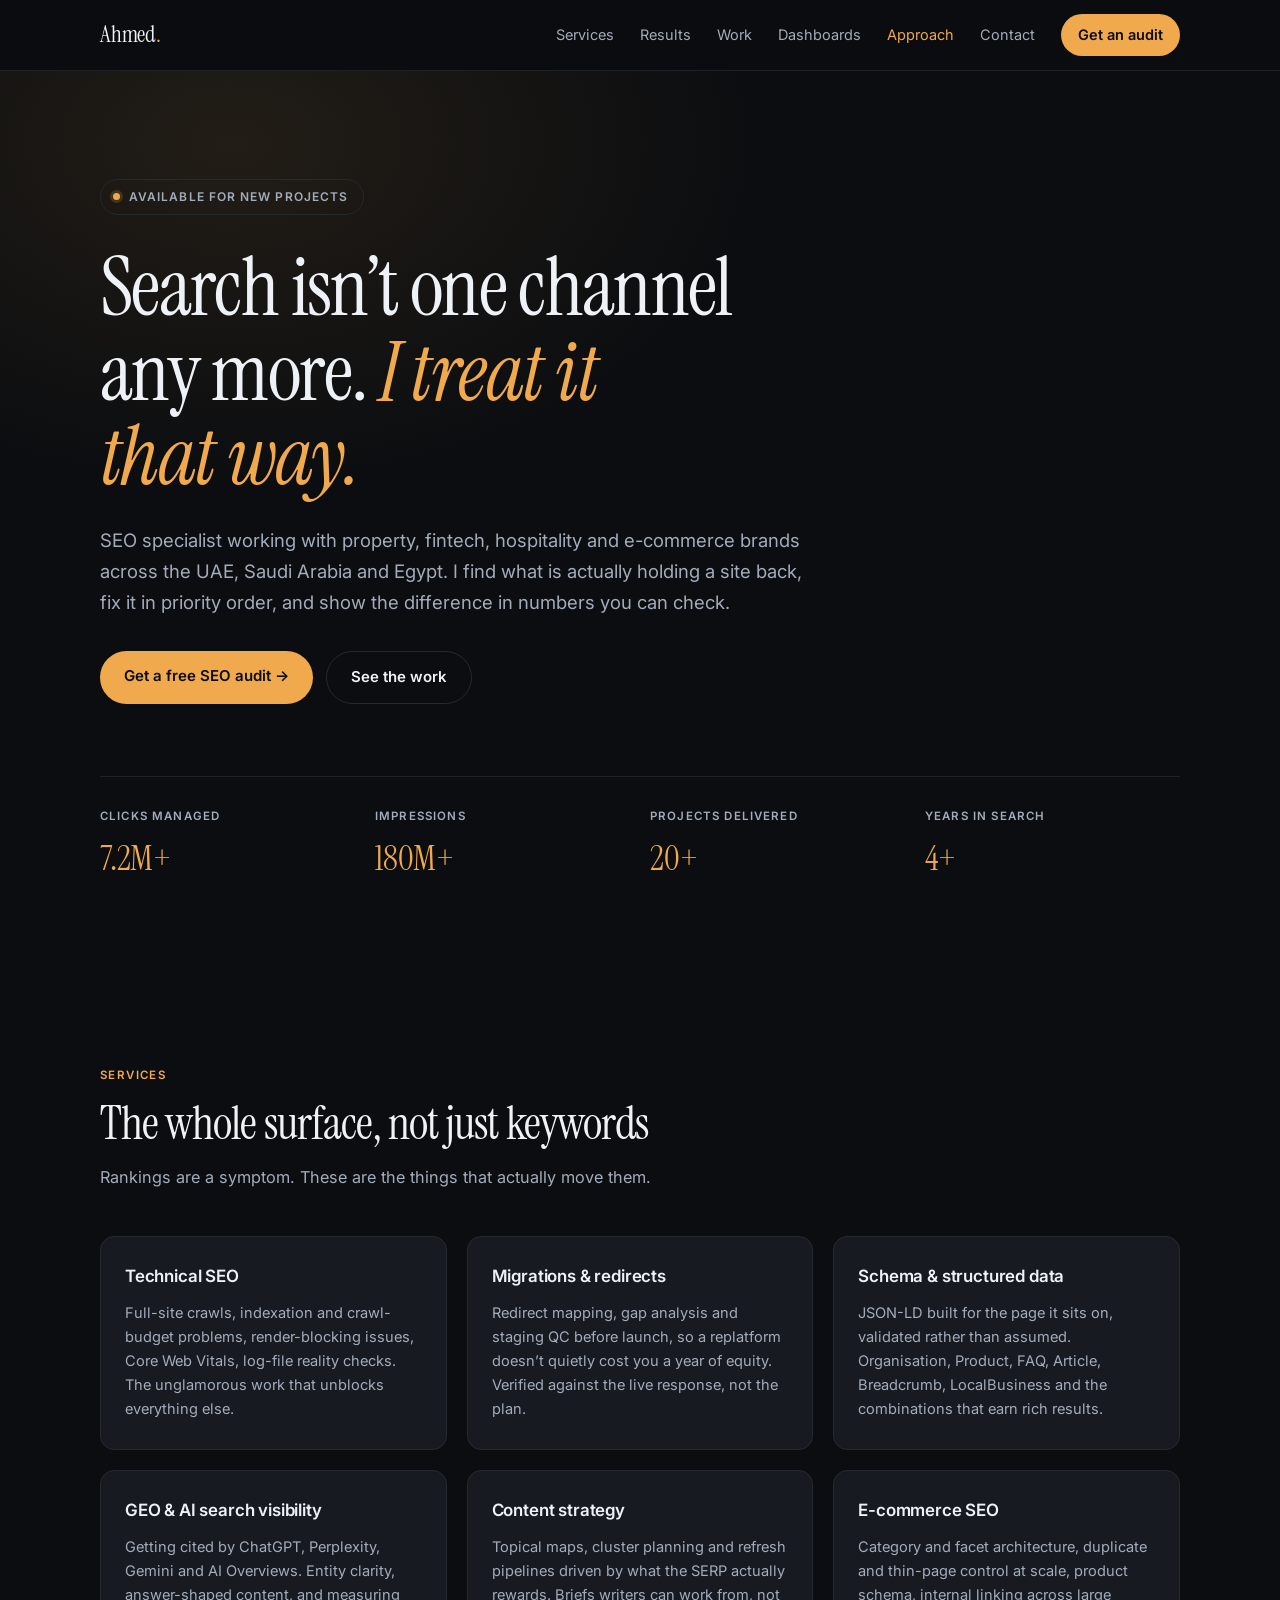
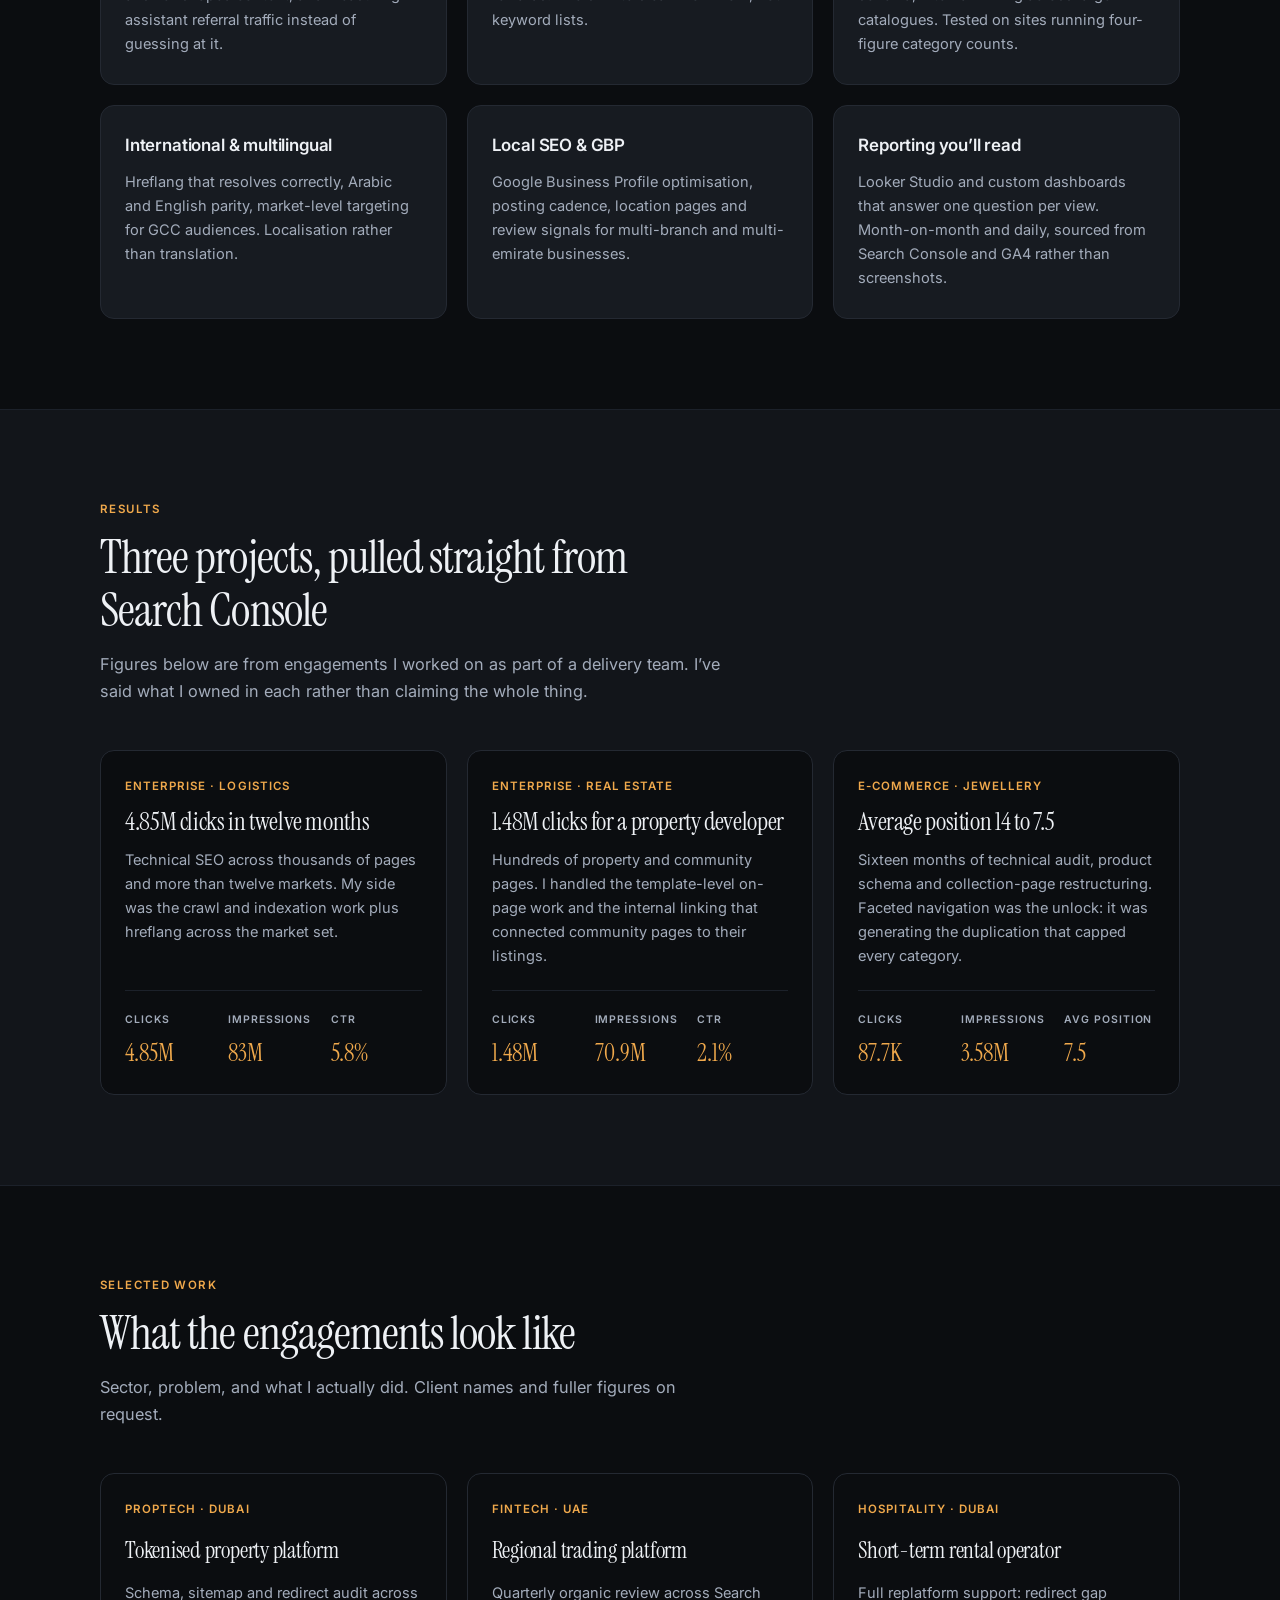
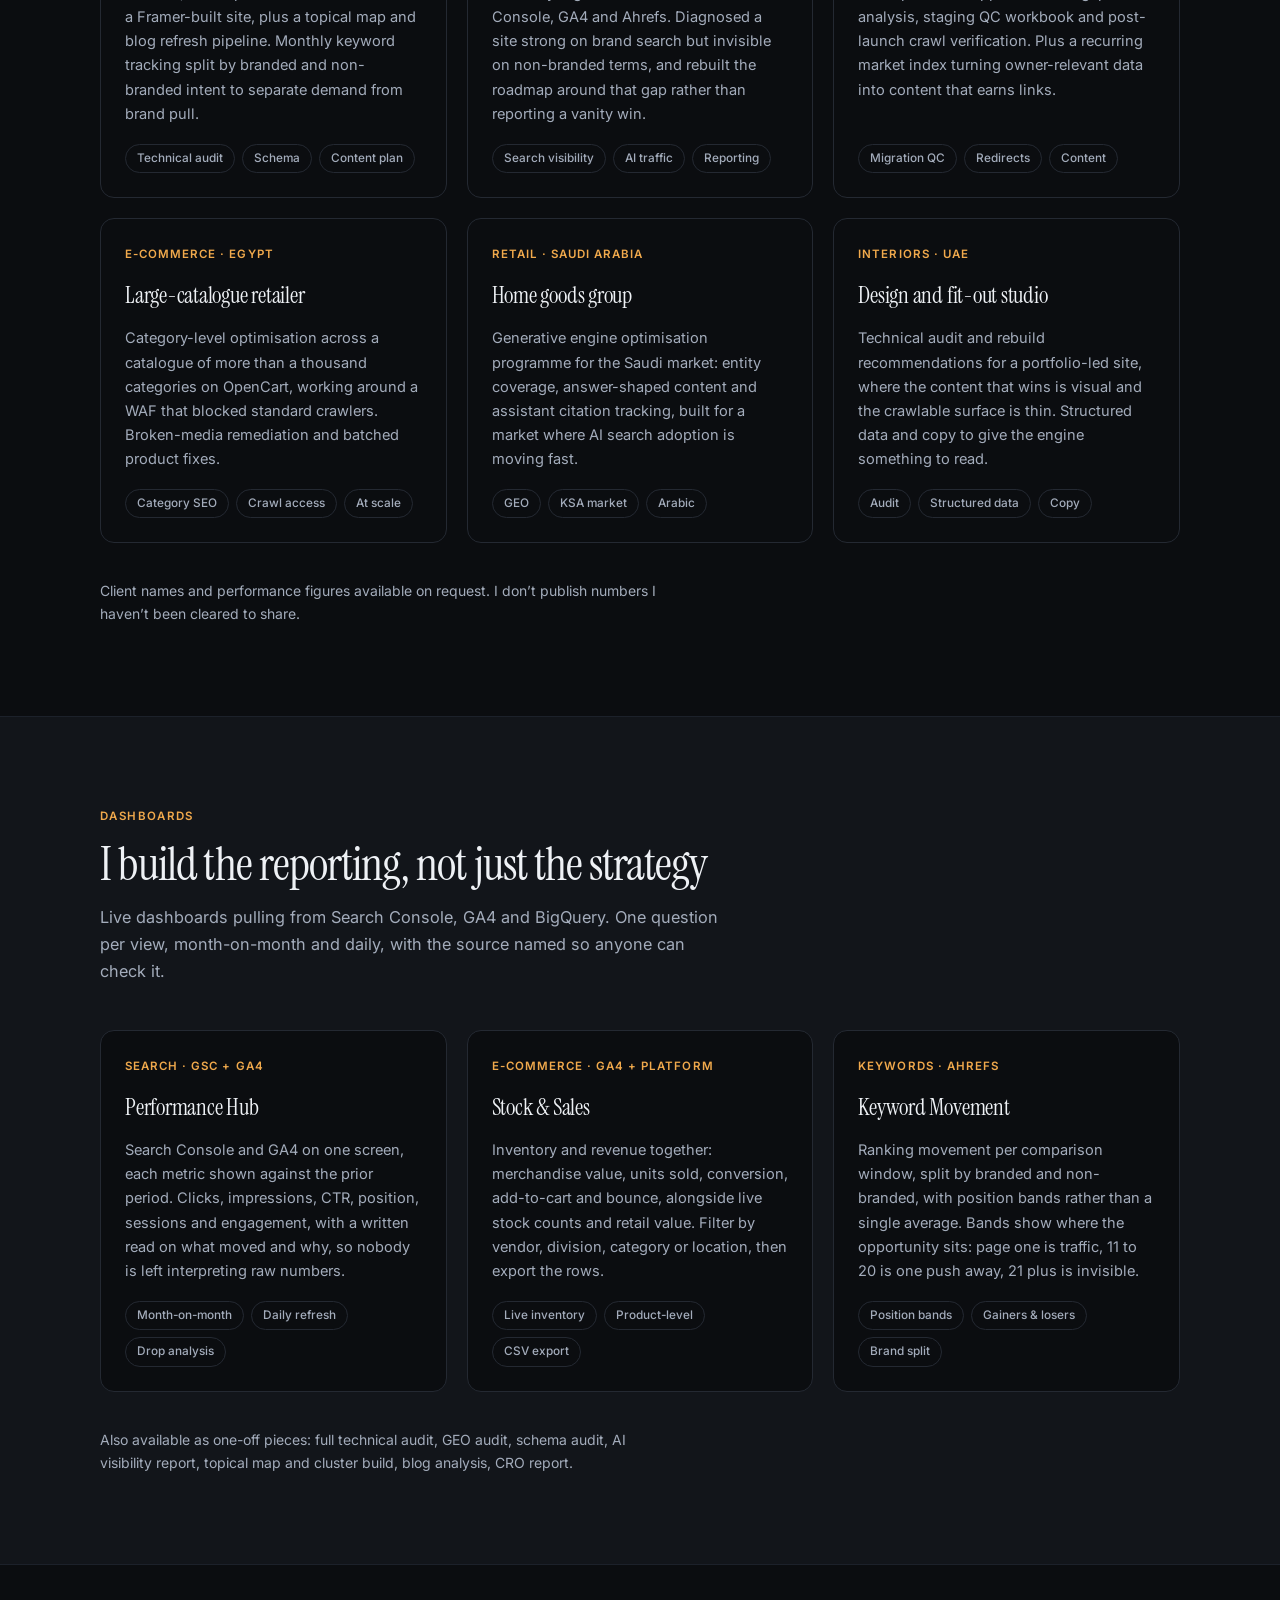
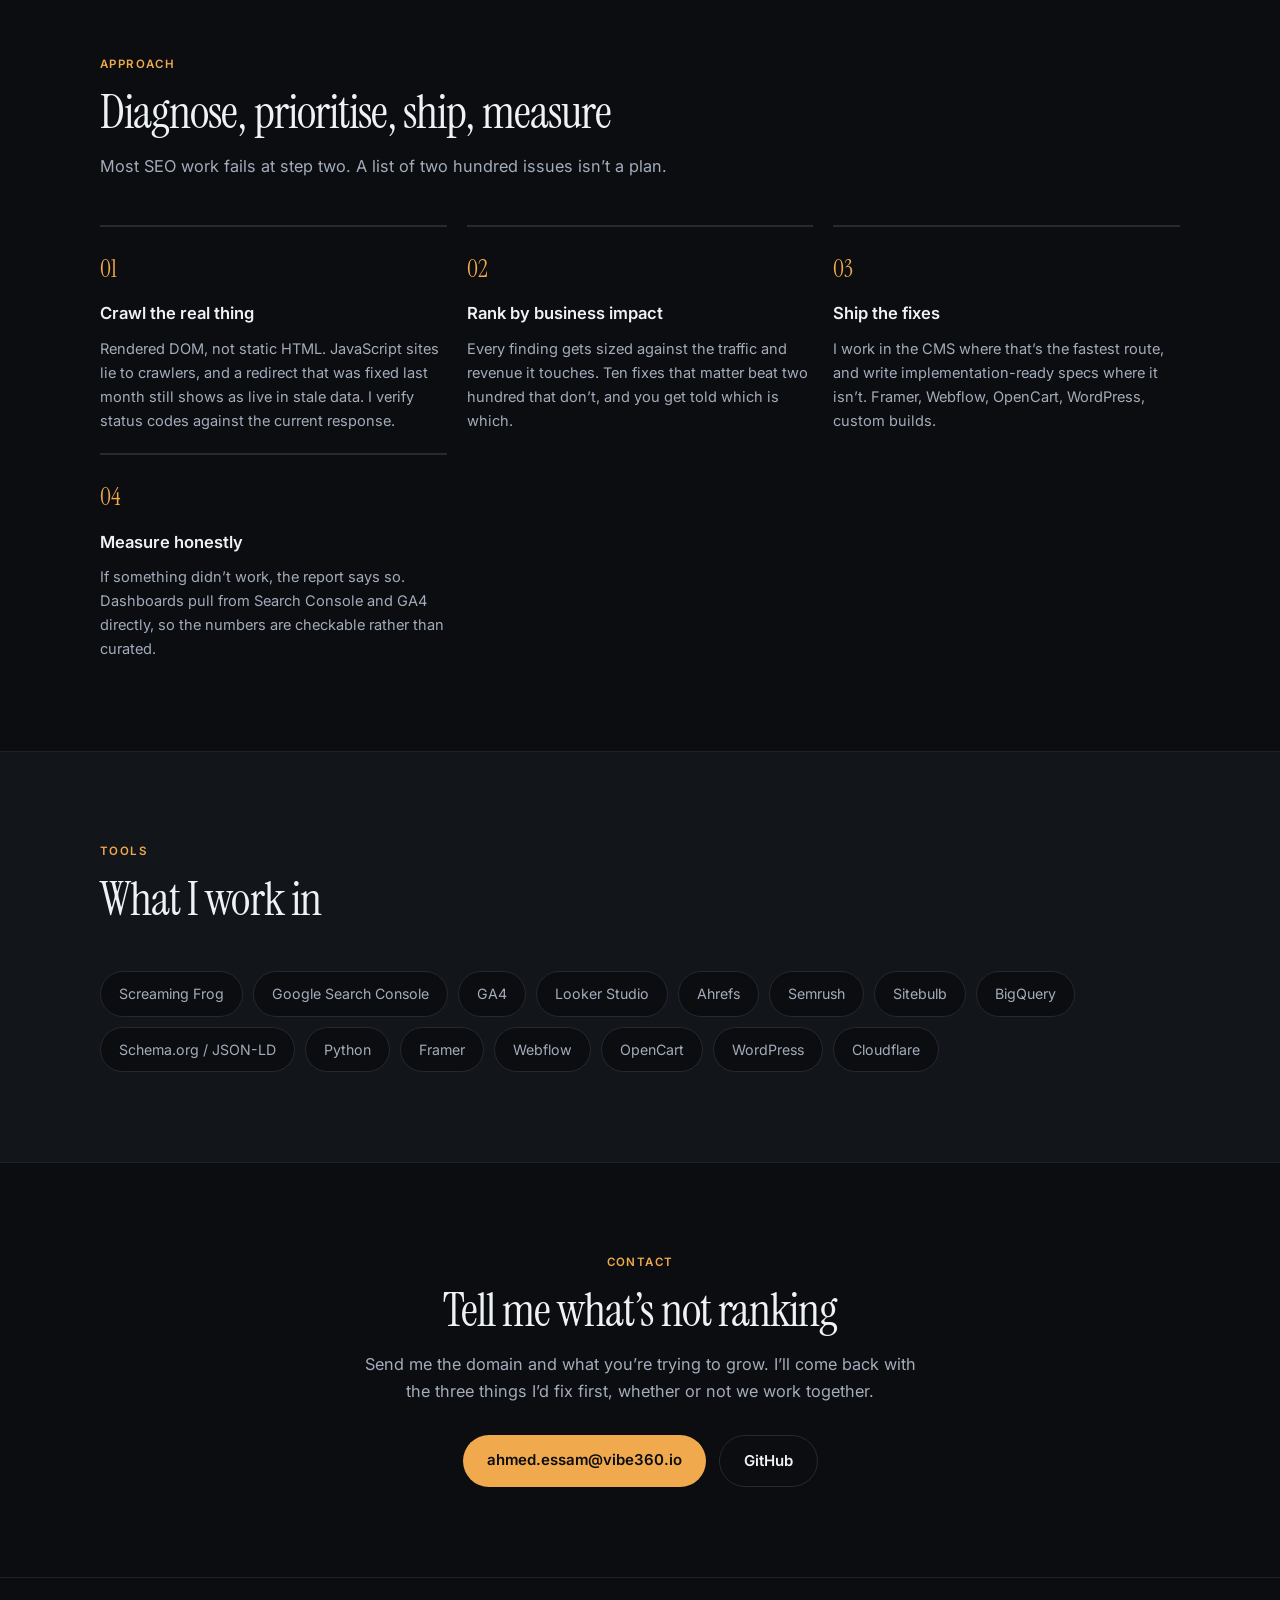
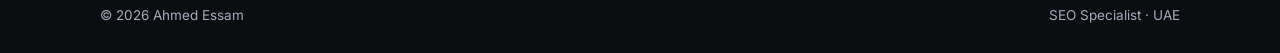
==== index.html @ 6997c3bd "Build SEO portfolio site Static single-page portfolio: hero, services, results, selected work, dashb" ====
<!doctype html>
<html lang="en">
<head>
<meta charset="utf-8">
<meta name="viewport" content="width=device-width, initial-scale=1">
<title>Ahmed Essam | SEO Specialist — Technical SEO, GEO &amp; AI Search</title>
<meta name="description" content="SEO specialist working with property, fintech, hospitality and e-commerce brands across the UAE, Saudi Arabia and Egypt. Technical audits, migrations, schema, and AI search visibility.">
<link rel="canonical" href="https://ahmed0essam.github.io/portfolio/">

<meta property="og:type" content="website">
<meta property="og:title" content="Ahmed Essam | SEO Specialist">
<meta property="og:description" content="Technical SEO, content strategy and AI search visibility for brands across the UAE, Saudi Arabia and Egypt.">
<meta property="og:url" content="https://ahmed0essam.github.io/portfolio/">
<meta name="twitter:card" content="summary_large_image">

<link rel="icon" href="data:image/svg+xml,<svg xmlns='http://www.w3.org/2000/svg' viewBox='0 0 100 100'><rect width='100' height='100' rx='22' fill='%230b0d10'/><text x='50' y='71' font-size='58' font-family='Georgia,serif' fill='%23f0a94c' text-anchor='middle'>A</text></svg>">

<link rel="preconnect" href="https://fonts.googleapis.com">
<link rel="preconnect" href="https://fonts.gstatic.com" crossorigin>
<link href="https://fonts.googleapis.com/css2?family=Instrument+Serif:ital@0;1&family=Inter:wght@400;500;600;700&display=swap" rel="stylesheet">
<link rel="stylesheet" href="assets/styles.css">

<script type="application/ld+json">
{
  "@context": "https://schema.org",
  "@type": "Person",
  "name": "Ahmed Essam",
  "jobTitle": "SEO Specialist",
  "email": "mailto:ahmed.essam@vibe360.io",
  "url": "https://ahmed0essam.github.io/portfolio/",
  "sameAs": ["https://github.com/ahmed0essam"],
  "knowsAbout": [
    "Technical SEO", "Search Engine Optimization", "Structured Data",
    "Site Migrations", "Generative Engine Optimization", "Content Strategy",
    "International SEO", "E-commerce SEO"
  ]
}
</script>
</head>
<body>
<a class="skip" href="#main">Skip to content</a>

<header class="nav" id="nav">
  <div class="nav-inner">
    <a class="logo" href="#top">Ahmed<span>.</span></a>

    <nav class="nav-links" id="nav-links" aria-label="Main">
      <a href="#services">Services</a>
      <a href="#results">Results</a>
      <a href="#work">Work</a>
      <a href="#dashboards">Dashboards</a>
      <a href="#approach">Approach</a>
      <a href="#contact">Contact</a>
      <a class="btn btn-sm" href="mailto:ahmed.essam@vibe360.io">Get an audit</a>
    </nav>

    <button class="burger" id="burger" type="button" aria-label="Toggle menu" aria-expanded="false" aria-controls="nav-links">
      <span></span><span></span>
    </button>
  </div>
</header>

<main id="main">

  <!-- ---------- hero ---------- -->
  <section class="hero" id="top">
    <div class="wrap">
      <p class="badge"><span class="dot" aria-hidden="true"></span>Available for new projects</p>

      <h1>
        Search isn&rsquo;t one channel<br>
        any more. <em>I treat it<br>that way.</em>
      </h1>

      <p class="lede">
        SEO specialist working with property, fintech, hospitality and e-commerce brands
        across the UAE, Saudi Arabia and Egypt. I find what is actually holding a site
        back, fix it in priority order, and show the difference in numbers you can check.
      </p>

      <div class="cta-row">
        <a class="btn" href="mailto:ahmed.essam@vibe360.io">Get a free SEO audit &rarr;</a>
        <a class="btn btn-ghost" href="#work">See the work</a>
      </div>

      <dl class="hero-stats">
        <div>
          <dt>Clicks managed</dt>
          <dd><strong>7.2M+</strong></dd>
        </div>
        <div>
          <dt>Impressions</dt>
          <dd><strong>180M+</strong></dd>
        </div>
        <div>
          <dt>Projects delivered</dt>
          <dd><strong>20+</strong></dd>
        </div>
        <div>
          <dt>Years in search</dt>
          <dd><strong>4+</strong></dd>
        </div>
      </dl>
    </div>
  </section>

  <!-- ---------- services ---------- -->
  <section class="section" id="services">
    <div class="wrap">
      <header class="sec-head">
        <p class="eyebrow">Services</p>
        <h2>The whole surface, not just keywords</h2>
        <p class="sec-sub">
          Rankings are a symptom. These are the things that actually move them.
        </p>
      </header>

      <div class="grid cards">
        <article class="card">
          <h3>Technical SEO</h3>
          <p>Full-site crawls, indexation and crawl-budget problems, render-blocking issues, Core Web Vitals, log-file reality checks. The unglamorous work that unblocks everything else.</p>
        </article>
        <article class="card">
          <h3>Migrations &amp; redirects</h3>
          <p>Redirect mapping, gap analysis and staging QC before launch, so a replatform doesn&rsquo;t quietly cost you a year of equity. Verified against the live response, not the plan.</p>
        </article>
        <article class="card">
          <h3>Schema &amp; structured data</h3>
          <p>JSON-LD built for the page it sits on, validated rather than assumed. Organisation, Product, FAQ, Article, Breadcrumb, LocalBusiness and the combinations that earn rich results.</p>
        </article>
        <article class="card">
          <h3>GEO &amp; AI search visibility</h3>
          <p>Getting cited by ChatGPT, Perplexity, Gemini and AI Overviews. Entity clarity, answer-shaped content, and measuring assistant referral traffic instead of guessing at it.</p>
        </article>
        <article class="card">
          <h3>Content strategy</h3>
          <p>Topical maps, cluster planning and refresh pipelines driven by what the SERP actually rewards. Briefs writers can work from, not keyword lists.</p>
        </article>
        <article class="card">
          <h3>E-commerce SEO</h3>
          <p>Category and facet architecture, duplicate and thin-page control at scale, product schema, internal linking across large catalogues. Tested on sites running four-figure category counts.</p>
        </article>
        <article class="card">
          <h3>International &amp; multilingual</h3>
          <p>Hreflang that resolves correctly, Arabic and English parity, market-level targeting for GCC audiences. Localisation rather than translation.</p>
        </article>
        <article class="card">
          <h3>Local SEO &amp; GBP</h3>
          <p>Google Business Profile optimisation, posting cadence, location pages and review signals for multi-branch and multi-emirate businesses.</p>
        </article>
        <article class="card">
          <h3>Reporting you&rsquo;ll read</h3>
          <p>Looker Studio and custom dashboards that answer one question per view. Month-on-month and daily, sourced from Search Console and GA4 rather than screenshots.</p>
        </article>
      </div>
    </div>
  </section>

  <!-- ---------- results ---------- -->
  <section class="section alt" id="results">
    <div class="wrap">
      <header class="sec-head">
        <p class="eyebrow">Results</p>
        <h2>Three projects, pulled straight from Search Console</h2>
        <p class="sec-sub">
          Figures below are from engagements I worked on as part of a delivery team.
          I&rsquo;ve said what I owned in each rather than claiming the whole thing.
        </p>
      </header>

      <div class="grid result-grid">
        <article class="result">
          <p class="work-tag">Enterprise &middot; Logistics</p>
          <h3>4.85M clicks in twelve months</h3>
          <p>Technical SEO across thousands of pages and more than twelve markets. My side was the crawl and indexation work plus hreflang across the market set.</p>
          <dl class="result-figs">
            <div><dt>Clicks</dt><dd>4.85M</dd></div>
            <div><dt>Impressions</dt><dd>83M</dd></div>
            <div><dt>CTR</dt><dd>5.8%</dd></div>
          </dl>
        </article>

        <article class="result">
          <p class="work-tag">Enterprise &middot; Real estate</p>
          <h3>1.48M clicks for a property developer</h3>
          <p>Hundreds of property and community pages. I handled the template-level on-page work and the internal linking that connected community pages to their listings.</p>
          <dl class="result-figs">
            <div><dt>Clicks</dt><dd>1.48M</dd></div>
            <div><dt>Impressions</dt><dd>70.9M</dd></div>
            <div><dt>CTR</dt><dd>2.1%</dd></div>
          </dl>
        </article>

        <article class="result">
          <p class="work-tag">E-commerce &middot; Jewellery</p>
          <h3>Average position 14 to 7.5</h3>
          <p>Sixteen months of technical audit, product schema and collection-page restructuring. Faceted navigation was the unlock: it was generating the duplication that capped every category.</p>
          <dl class="result-figs">
            <div><dt>Clicks</dt><dd>87.7K</dd></div>
            <div><dt>Impressions</dt><dd>3.58M</dd></div>
            <div><dt>Avg position</dt><dd>7.5</dd></div>
          </dl>
        </article>
      </div>
    </div>
  </section>

  <!-- ---------- work ---------- -->
  <section class="section" id="work">
    <div class="wrap">
      <header class="sec-head">
        <p class="eyebrow">Selected work</p>
        <h2>What the engagements look like</h2>
        <p class="sec-sub">
          Sector, problem, and what I actually did. Client names and fuller figures on request.
        </p>
      </header>

      <div class="grid work-grid">
        <article class="work">
          <p class="work-tag">Proptech &middot; Dubai</p>
          <h3>Tokenised property platform</h3>
          <p>Schema, sitemap and redirect audit across a Framer-built site, plus a topical map and blog refresh pipeline. Monthly keyword tracking split by branded and non-branded intent to separate demand from brand pull.</p>
          <ul class="work-meta">
            <li>Technical audit</li><li>Schema</li><li>Content plan</li>
          </ul>
        </article>

        <article class="work">
          <p class="work-tag">Fintech &middot; UAE</p>
          <h3>Regional trading platform</h3>
          <p>Quarterly organic review across Search Console, GA4 and Ahrefs. Diagnosed a site strong on brand search but invisible on non-branded terms, and rebuilt the roadmap around that gap rather than reporting a vanity win.</p>
          <ul class="work-meta">
            <li>Search visibility</li><li>AI traffic</li><li>Reporting</li>
          </ul>
        </article>

        <article class="work">
          <p class="work-tag">Hospitality &middot; Dubai</p>
          <h3>Short-term rental operator</h3>
          <p>Full replatform support: redirect gap analysis, staging QC workbook and post-launch crawl verification. Plus a recurring market index turning owner-relevant data into content that earns links.</p>
          <ul class="work-meta">
            <li>Migration QC</li><li>Redirects</li><li>Content</li>
          </ul>
        </article>

        <article class="work">
          <p class="work-tag">E-commerce &middot; Egypt</p>
          <h3>Large-catalogue retailer</h3>
          <p>Category-level optimisation across a catalogue of more than a thousand categories on OpenCart, working around a WAF that blocked standard crawlers. Broken-media remediation and batched product fixes.</p>
          <ul class="work-meta">
            <li>Category SEO</li><li>Crawl access</li><li>At scale</li>
          </ul>
        </article>

        <article class="work">
          <p class="work-tag">Retail &middot; Saudi Arabia</p>
          <h3>Home goods group</h3>
          <p>Generative engine optimisation programme for the Saudi market: entity coverage, answer-shaped content and assistant citation tracking, built for a market where AI search adoption is moving fast.</p>
          <ul class="work-meta">
            <li>GEO</li><li>KSA market</li><li>Arabic</li>
          </ul>
        </article>

        <article class="work">
          <p class="work-tag">Interiors &middot; UAE</p>
          <h3>Design and fit-out studio</h3>
          <p>Technical audit and rebuild recommendations for a portfolio-led site, where the content that wins is visual and the crawlable surface is thin. Structured data and copy to give the engine something to read.</p>
          <ul class="work-meta">
            <li>Audit</li><li>Structured data</li><li>Copy</li>
          </ul>
        </article>
      </div>

      <p class="note">
        Client names and performance figures available on request. I don&rsquo;t publish numbers
        I haven&rsquo;t been cleared to share.
      </p>
    </div>
  </section>

  <!-- ---------- dashboards ---------- -->
  <section class="section alt" id="dashboards">
    <div class="wrap">
      <header class="sec-head">
        <p class="eyebrow">Dashboards</p>
        <h2>I build the reporting, not just the strategy</h2>
        <p class="sec-sub">
          Live dashboards pulling from Search Console, GA4 and BigQuery. One question
          per view, month-on-month and daily, with the source named so anyone can check it.
        </p>
      </header>

      <div class="grid dash-grid">
        <article class="dash">
          <p class="work-tag">Search &middot; GSC + GA4</p>
          <h3>Performance Hub</h3>
          <p>Search Console and GA4 on one screen, each metric shown against the prior period. Clicks, impressions, CTR, position, sessions and engagement, with a written read on what moved and why, so nobody is left interpreting raw numbers.</p>
          <ul class="work-meta"><li>Month-on-month</li><li>Daily refresh</li><li>Drop analysis</li></ul>
        </article>

        <article class="dash">
          <p class="work-tag">E-commerce &middot; GA4 + platform</p>
          <h3>Stock &amp; Sales</h3>
          <p>Inventory and revenue together: merchandise value, units sold, conversion, add-to-cart and bounce, alongside live stock counts and retail value. Filter by vendor, division, category or location, then export the rows.</p>
          <ul class="work-meta"><li>Live inventory</li><li>Product-level</li><li>CSV export</li></ul>
        </article>

        <article class="dash">
          <p class="work-tag">Keywords &middot; Ahrefs</p>
          <h3>Keyword Movement</h3>
          <p>Ranking movement per comparison window, split by branded and non-branded, with position bands rather than a single average. Bands show where the opportunity sits: page one is traffic, 11 to 20 is one push away, 21 plus is invisible.</p>
          <ul class="work-meta"><li>Position bands</li><li>Gainers &amp; losers</li><li>Brand split</li></ul>
        </article>
      </div>

      <p class="note">
        Also available as one-off pieces: full technical audit, GEO audit, schema audit,
        AI visibility report, topical map and cluster build, blog analysis, CRO report.
      </p>
    </div>
  </section>

  <!-- ---------- approach ---------- -->
  <section class="section" id="approach">
    <div class="wrap">
      <header class="sec-head">
        <p class="eyebrow">Approach</p>
        <h2>Diagnose, prioritise, ship, measure</h2>
        <p class="sec-sub">
          Most SEO work fails at step two. A list of two hundred issues isn&rsquo;t a plan.
        </p>
      </header>

      <ol class="steps">
        <li>
          <span class="step-n">01</span>
          <h3>Crawl the real thing</h3>
          <p>Rendered DOM, not static HTML. JavaScript sites lie to crawlers, and a redirect that was fixed last month still shows as live in stale data. I verify status codes against the current response.</p>
        </li>
        <li>
          <span class="step-n">02</span>
          <h3>Rank by business impact</h3>
          <p>Every finding gets sized against the traffic and revenue it touches. Ten fixes that matter beat two hundred that don&rsquo;t, and you get told which is which.</p>
        </li>
        <li>
          <span class="step-n">03</span>
          <h3>Ship the fixes</h3>
          <p>I work in the CMS where that&rsquo;s the fastest route, and write implementation-ready specs where it isn&rsquo;t. Framer, Webflow, OpenCart, WordPress, custom builds.</p>
        </li>
        <li>
          <span class="step-n">04</span>
          <h3>Measure honestly</h3>
          <p>If something didn&rsquo;t work, the report says so. Dashboards pull from Search Console and GA4 directly, so the numbers are checkable rather than curated.</p>
        </li>
      </ol>
    </div>
  </section>

  <!-- ---------- tools ---------- -->
  <section class="section alt" id="tools">
    <div class="wrap">
      <header class="sec-head">
        <p class="eyebrow">Tools</p>
        <h2>What I work in</h2>
      </header>
      <ul class="tools">
        <li>Screaming Frog</li>
        <li>Google Search Console</li>
        <li>GA4</li>
        <li>Looker Studio</li>
        <li>Ahrefs</li>
        <li>Semrush</li>
        <li>Sitebulb</li>
        <li>BigQuery</li>
        <li>Schema.org / JSON-LD</li>
        <li>Python</li>
        <li>Framer</li>
        <li>Webflow</li>
        <li>OpenCart</li>
        <li>WordPress</li>
        <li>Cloudflare</li>
      </ul>
    </div>
  </section>

  <!-- ---------- contact ---------- -->
  <section class="section contact" id="contact">
    <div class="wrap">
      <p class="eyebrow">Contact</p>
      <h2>Tell me what&rsquo;s not ranking</h2>
      <p class="sec-sub">
        Send me the domain and what you&rsquo;re trying to grow. I&rsquo;ll come back with
        the three things I&rsquo;d fix first, whether or not we work together.
      </p>
      <div class="cta-row">
        <a class="btn" href="mailto:ahmed.essam@vibe360.io">ahmed.essam@vibe360.io</a>
        <a class="btn btn-ghost" href="https://github.com/ahmed0essam" target="_blank" rel="noopener noreferrer">GitHub</a>
      </div>
    </div>
  </section>

</main>

<footer class="foot">
  <div class="wrap foot-inner">
    <p>&copy; <span id="year">2026</span> Ahmed Essam</p>
    <p>SEO Specialist &middot; UAE</p>
  </div>
</footer>

<script src="assets/app.js"></script>
</body>
</html>
---- assets/styles.css ----
/* ---------- tokens ---------- */
:root {
  --ink:        #0b0d10;
  --ink-2:      #12151a;
  --ink-3:      #171b21;
  --line:       #242932;
  --line-soft:  #1c212a;
  --text:       #eef1f5;
  --text-dim:   #a3acbb;
  --accent:     #f0a94c;
  --accent-ink: #0b0d10;
  --serif: "Instrument Serif", Georgia, "Times New Roman", serif;
  --sans:  "Inter", ui-sans-serif, system-ui, -apple-system, "Segoe UI", Roboto, Helvetica, Arial, sans-serif;
  --maxw: 1160px;
  --gap: 20px;
  color-scheme: dark;
}

*, *::before, *::after { box-sizing: border-box; }

html { scroll-behavior: smooth; }
@media (prefers-reduced-motion: reduce) {
  html { scroll-behavior: auto; }
  * { animation: none !important; transition: none !important; }
}

body {
  margin: 0;
  background: var(--ink);
  color: var(--text);
  font-family: var(--sans);
  font-size: 16px;
  line-height: 1.65;
  -webkit-font-smoothing: antialiased;
  overflow-x: hidden;
}

img { max-width: 100%; display: block; }

a { color: inherit; }

.wrap {
  max-width: var(--maxw);
  margin: 0 auto;
  padding-inline: clamp(20px, 5vw, 40px);
}

/* Moved vertically rather than to left:-9999px: a large negative inline
   offset reports as horizontal overflow in some browsers. */
.skip {
  position: absolute; top: 0; left: 0; z-index: 100;
  background: var(--accent); color: var(--accent-ink);
  padding: 12px 20px; font-weight: 600; border-radius: 0 0 10px 0;
  transform: translateY(-130%);
  transition: transform 0.15s ease;
}
.skip:focus { transform: translateY(0); }

:focus-visible {
  outline: 2px solid var(--accent);
  outline-offset: 3px;
  border-radius: 3px;
}

/* ---------- nav ---------- */
.nav {
  position: sticky; top: 0; z-index: 50;
  background: color-mix(in srgb, var(--ink) 88%, transparent);
  backdrop-filter: blur(12px);
  border-bottom: 1px solid var(--line-soft);
}
.nav-inner {
  max-width: var(--maxw); margin: 0 auto;
  padding: 14px clamp(20px, 5vw, 40px);
  display: flex; align-items: center; justify-content: space-between; gap: 20px;
}
.logo {
  font-family: var(--serif);
  font-size: 23px; letter-spacing: -0.01em;
  text-decoration: none;
}
.logo span { color: var(--accent); }

.nav-links { display: flex; align-items: center; gap: 26px; }
.nav-links a {
  text-decoration: none; font-size: 14.5px; color: var(--text-dim);
  transition: color 0.15s ease;
}
.nav-links a:hover { color: var(--text); }
.nav-links a[aria-current="true"] { color: var(--accent); }
.nav-links .btn { color: var(--accent-ink); }
.nav-links .btn[aria-current="true"] { color: var(--accent-ink); }

.burger {
  display: none;
  background: none; border: 1px solid var(--line); border-radius: 9px;
  width: 42px; height: 38px; cursor: pointer;
  flex-direction: column; align-items: center; justify-content: center; gap: 5px;
}
.burger span {
  display: block; width: 17px; height: 1.5px; background: var(--text);
  transition: transform 0.2s ease, opacity 0.2s ease;
}
.burger[aria-expanded="true"] span:first-child { transform: translateY(3.25px) rotate(45deg); }
.burger[aria-expanded="true"] span:last-child  { transform: translateY(-3.25px) rotate(-45deg); }

/* ---------- buttons ---------- */
.btn {
  display: inline-block;
  background: var(--accent); color: var(--accent-ink);
  padding: 13px 24px; border-radius: 99px;
  font-weight: 600; font-size: 15px; text-decoration: none;
  transition: transform 0.15s ease, filter 0.15s ease;
}
.btn:hover { filter: brightness(1.08); transform: translateY(-1px); }
.btn-sm { padding: 9px 17px; font-size: 14px; }
.btn-ghost {
  background: transparent; color: var(--text);
  border: 1px solid var(--line);
}
.btn-ghost:hover { border-color: var(--text-dim); filter: none; }

/* ---------- hero ---------- */
.hero {
  padding-block: clamp(64px, 12vh, 132px) clamp(56px, 10vh, 104px);
  position: relative;
}
/* A single soft glow behind the headline, kept subtle so text stays legible. */
.hero::before {
  content: "";
  position: absolute; inset: 0;
  background: radial-gradient(60% 55% at 18% 8%, rgba(240, 169, 76, 0.10), transparent 70%);
  pointer-events: none;
}
.hero .wrap { position: relative; }

.badge {
  display: inline-flex; align-items: center; gap: 9px;
  margin: 0 0 30px;
  padding: 7px 15px 7px 12px;
  border: 1px solid var(--line); border-radius: 99px;
  font-size: 12px; font-weight: 600; letter-spacing: 0.09em;
  text-transform: uppercase; color: var(--text-dim);
}
.badge .dot {
  width: 7px; height: 7px; border-radius: 50%; background: var(--accent);
  box-shadow: 0 0 0 3px rgba(240, 169, 76, 0.18);
}

h1 {
  font-family: var(--serif);
  font-weight: 400;
  font-size: clamp(2.6rem, 7.4vw, 5.1rem);
  line-height: 1.04;
  letter-spacing: -0.02em;
  margin: 0 0 26px;
}
h1 em { font-style: italic; color: var(--accent); }

.lede {
  max-width: 60ch;
  margin: 0 0 34px;
  font-size: clamp(1rem, 1.9vw, 1.16rem);
  color: var(--text-dim);
}

.cta-row { display: flex; flex-wrap: wrap; gap: 13px; }

.hero-stats {
  display: grid; gap: var(--gap);
  grid-template-columns: repeat(auto-fit, minmax(190px, 1fr));
  margin: clamp(48px, 8vh, 78px) 0 0;
  padding-top: 30px;
  border-top: 1px solid var(--line-soft);
}
.hero-stats dt {
  font-size: 11.5px; font-weight: 600; letter-spacing: 0.1em;
  text-transform: uppercase; color: var(--text-dim);
  margin-bottom: 5px;
}
.hero-stats dd {
  margin: 0; font-family: var(--serif); font-size: 1.3rem; letter-spacing: -0.01em;
}
.hero-stats dd strong {
  font-weight: 400; font-size: 2.1rem; color: var(--accent);
  font-variant-numeric: tabular-nums;
}

/* ---------- results ---------- */
.result-grid { grid-template-columns: repeat(auto-fit, minmax(300px, 1fr)); }
.result {
  background: var(--ink); border: 1px solid var(--line);
  border-radius: 14px; padding: 26px 24px 22px;
  display: flex; flex-direction: column;
}
.result h3 {
  font-family: var(--serif); font-weight: 400;
  font-size: 1.55rem; line-height: 1.15; letter-spacing: -0.015em;
  margin: 0 0 12px;
}
.result > p:not(.work-tag) { margin: 0 0 22px; color: var(--text-dim); font-size: 14.6px; }
.result-figs {
  display: grid; grid-template-columns: repeat(3, 1fr);
  gap: 12px; margin: auto 0 0; padding-top: 20px;
  border-top: 1px solid var(--line-soft);
}
.result-figs dt {
  font-size: 10.5px; font-weight: 600; letter-spacing: 0.09em;
  text-transform: uppercase; color: var(--text-dim); margin-bottom: 4px;
}
.result-figs dd {
  margin: 0; font-family: var(--serif); font-size: 1.5rem;
  color: var(--accent); font-variant-numeric: tabular-nums;
}

/* ---------- dashboards ---------- */
.dash-grid { grid-template-columns: repeat(auto-fit, minmax(300px, 1fr)); }
.dash {
  background: var(--ink); border: 1px solid var(--line);
  border-radius: 14px; padding: 26px 24px 24px;
  display: flex; flex-direction: column;
}
.dash h3 {
  font-family: var(--serif); font-weight: 400;
  font-size: 1.45rem; letter-spacing: -0.01em; margin: 0 0 12px;
}
.dash > p:not(.work-tag) { margin: 0 0 18px; color: var(--text-dim); font-size: 14.6px; }

/* ---------- sections ---------- */
.section { padding-block: clamp(60px, 10vh, 108px); }
.section.alt { background: var(--ink-2); border-block: 1px solid var(--line-soft); }

.sec-head { max-width: 62ch; margin-bottom: clamp(34px, 5vh, 54px); }
.eyebrow {
  margin: 0 0 12px;
  font-size: 11.5px; font-weight: 600; letter-spacing: 0.12em;
  text-transform: uppercase; color: var(--accent);
}
h2 {
  font-family: var(--serif); font-weight: 400;
  font-size: clamp(1.85rem, 4.4vw, 2.95rem);
  line-height: 1.12; letter-spacing: -0.02em;
  margin: 0 0 14px;
}
.sec-sub { margin: 0; color: var(--text-dim); font-size: 1.02rem; }

.grid { display: grid; gap: var(--gap); }
.cards { grid-template-columns: repeat(auto-fit, minmax(280px, 1fr)); }

.card {
  background: var(--ink-3);
  border: 1px solid var(--line);
  border-radius: 14px;
  padding: 26px 24px 28px;
  transition: border-color 0.18s ease, transform 0.18s ease;
}
.card:hover { border-color: color-mix(in srgb, var(--accent) 42%, transparent); transform: translateY(-2px); }
.card h3 {
  margin: 0 0 10px;
  font-size: 1.06rem; font-weight: 600; letter-spacing: -0.01em;
}
.card p { margin: 0; color: var(--text-dim); font-size: 14.6px; }

/* ---------- work ---------- */
.work-grid { grid-template-columns: repeat(auto-fit, minmax(320px, 1fr)); }
.work {
  background: var(--ink); border: 1px solid var(--line);
  border-radius: 14px; padding: 26px 24px 24px;
  display: flex; flex-direction: column;
}
.work-tag {
  margin: 0 0 12px;
  font-size: 11.5px; font-weight: 600; letter-spacing: 0.09em;
  text-transform: uppercase; color: var(--accent);
}
.work h3 {
  font-family: var(--serif); font-weight: 400;
  font-size: 1.45rem; letter-spacing: -0.01em;
  margin: 0 0 12px;
}
.work > p:not(.work-tag) { margin: 0 0 18px; color: var(--text-dim); font-size: 14.6px; }
.work-meta {
  list-style: none; margin: auto 0 0; padding: 0;
  display: flex; flex-wrap: wrap; gap: 7px;
}
.work-meta li {
  font-size: 11.8px; font-weight: 500;
  padding: 4px 11px; border-radius: 99px;
  border: 1px solid var(--line); color: var(--text-dim);
}

.note {
  margin: clamp(28px, 4vh, 40px) 0 0;
  color: var(--text-dim); font-size: 14px;
  max-width: 62ch;
}

/* ---------- steps ---------- */
.steps {
  list-style: none; margin: 0; padding: 0;
  display: grid; gap: var(--gap);
  grid-template-columns: repeat(auto-fit, minmax(260px, 1fr));
  counter-reset: step;
}
.steps li {
  border-top: 2px solid var(--line);
  padding-top: 22px;
}
.step-n {
  display: block; margin-bottom: 12px;
  font-family: var(--serif); font-size: 1.5rem; color: var(--accent);
}
.steps h3 { margin: 0 0 9px; font-size: 1.04rem; font-weight: 600; }
.steps p { margin: 0; color: var(--text-dim); font-size: 14.6px; }

/* ---------- tools ---------- */
.tools {
  list-style: none; margin: 0; padding: 0;
  display: flex; flex-wrap: wrap; gap: 10px;
}
.tools li {
  padding: 10px 18px; border-radius: 99px;
  border: 1px solid var(--line); background: var(--ink);
  font-size: 14.2px; color: var(--text-dim);
}

/* ---------- contact ---------- */
.contact { text-align: center; }
.contact .sec-sub { max-width: 56ch; margin-inline: auto; }
.contact h2 { margin-bottom: 14px; }
.contact .eyebrow { margin-bottom: 12px; }
.contact .cta-row { justify-content: center; margin-top: 30px; }

/* ---------- footer ---------- */
.foot {
  border-top: 1px solid var(--line-soft);
  padding-block: 26px;
  color: var(--text-dim); font-size: 13.5px;
}
.foot-inner {
  display: flex; justify-content: space-between; gap: 14px; flex-wrap: wrap;
}
.foot p { margin: 0; }

/* ---------- mobile nav ---------- */
@media (max-width: 860px) {
  .burger { display: flex; }
  .nav-links {
    position: absolute; left: 0; right: 0; top: 100%;
    flex-direction: column; align-items: stretch; gap: 0;
    background: var(--ink-2);
    border-bottom: 1px solid var(--line);
    padding: 8px 20px 20px;
    /* Collapsed by default on small screens; JS toggles [data-open]. */
    display: none;
  }
  .nav-links[data-open="true"] { display: flex; }
  .nav-links a { padding: 13px 0; border-bottom: 1px solid var(--line-soft); font-size: 16px; }
  .nav-links .btn {
    margin-top: 14px; text-align: center; border-bottom: 0;
    color: var(--accent-ink);
  }
}
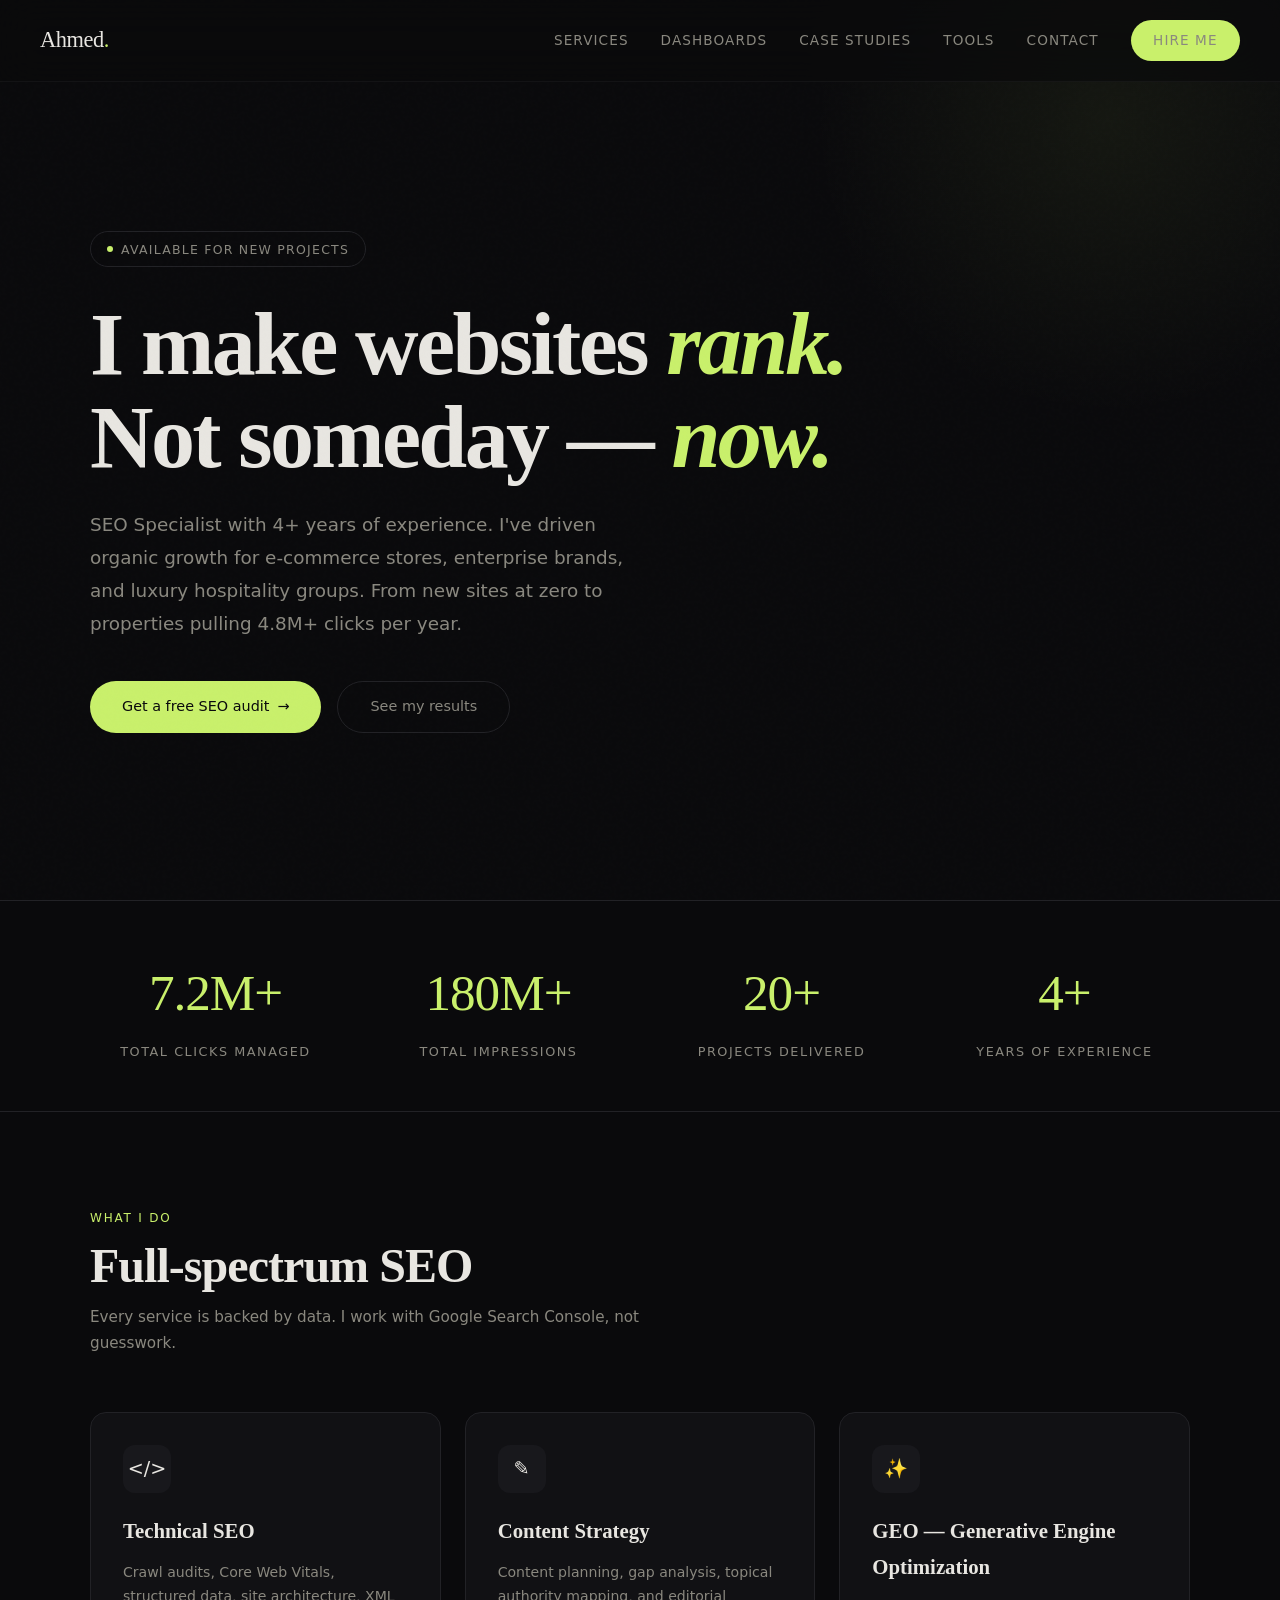
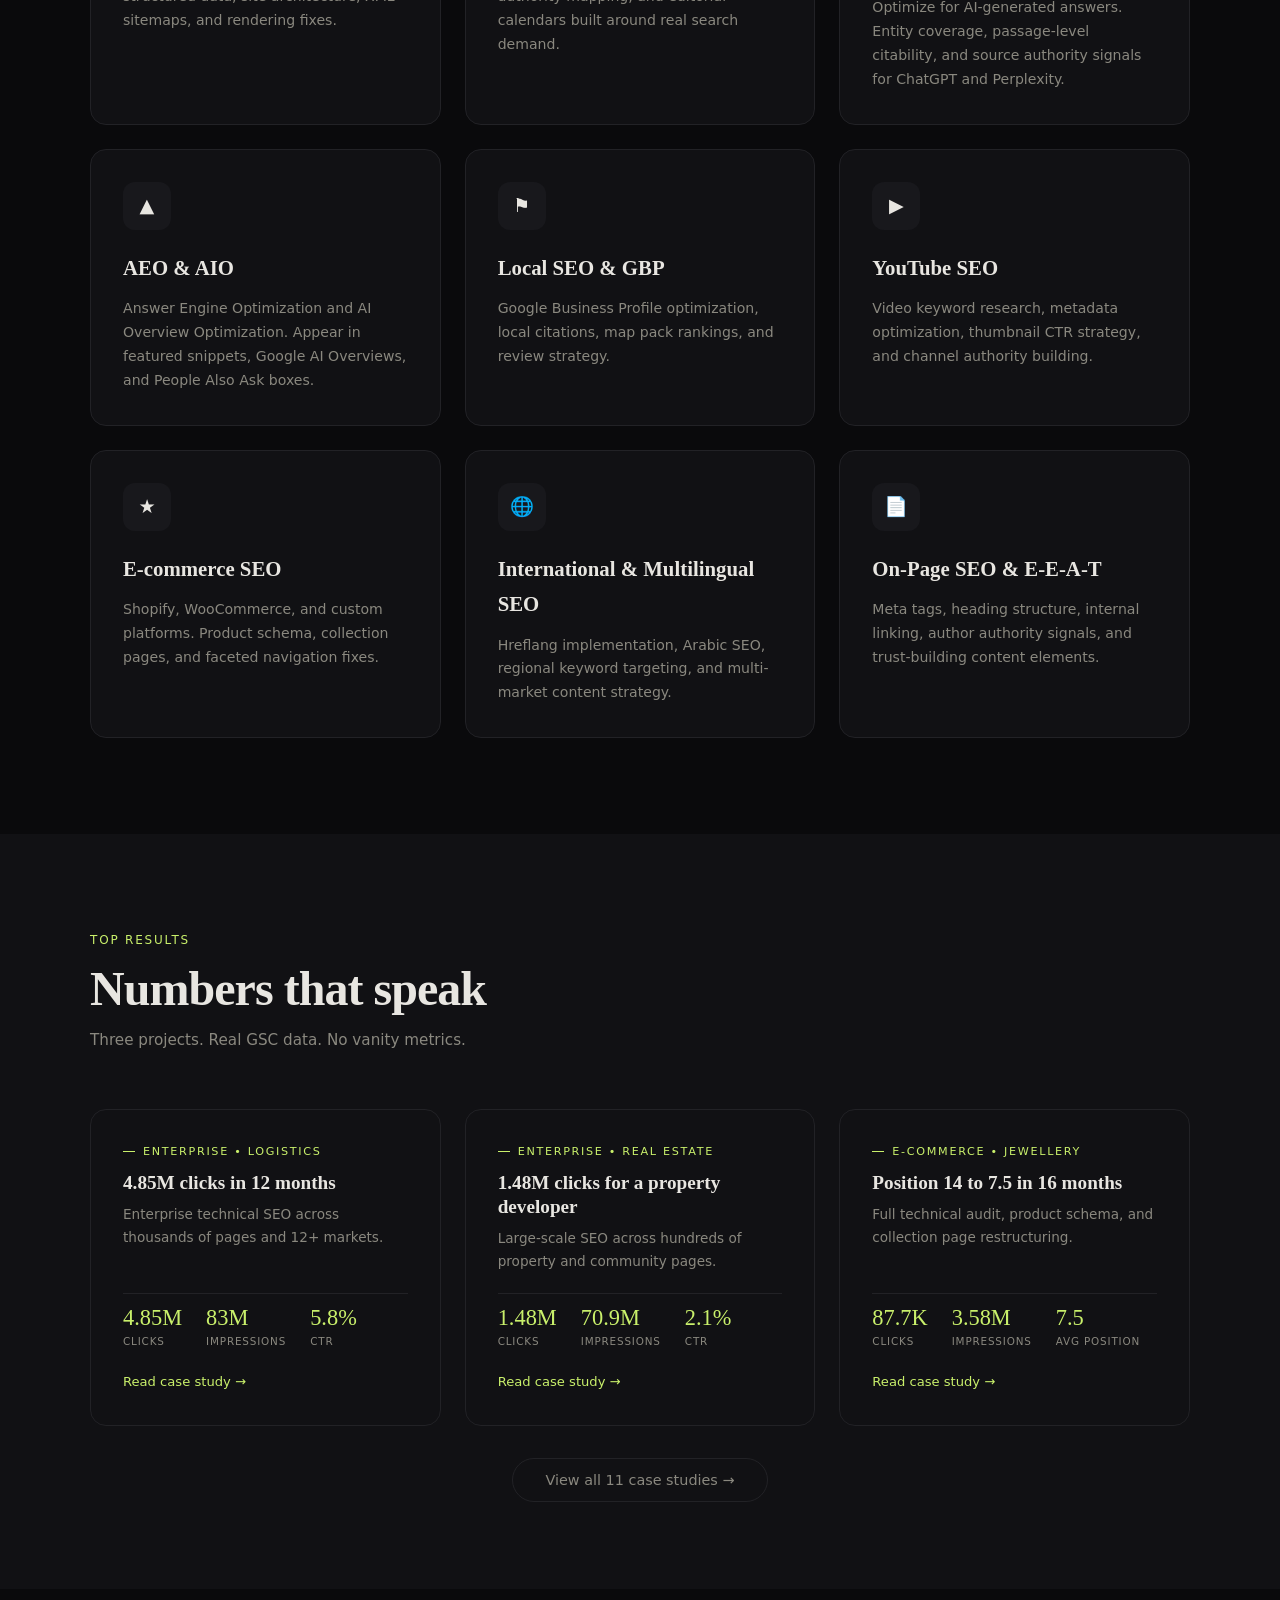
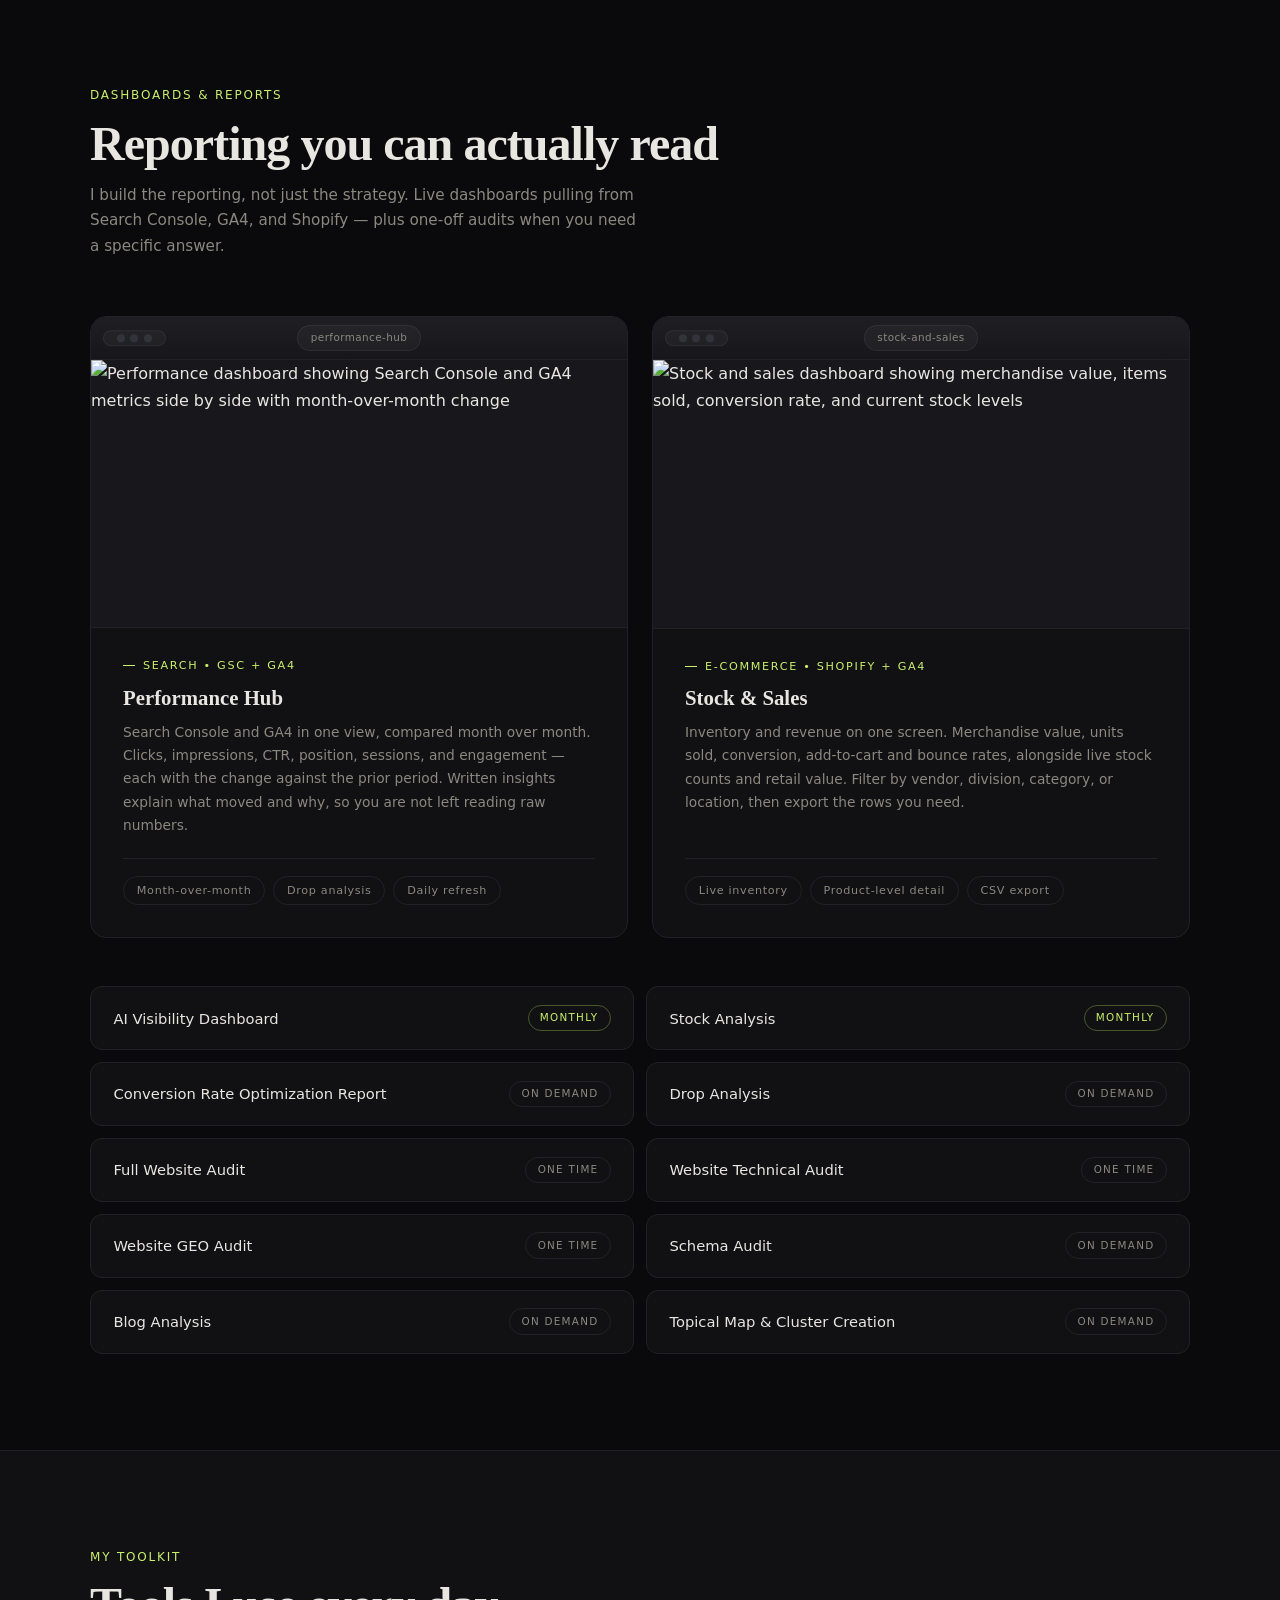
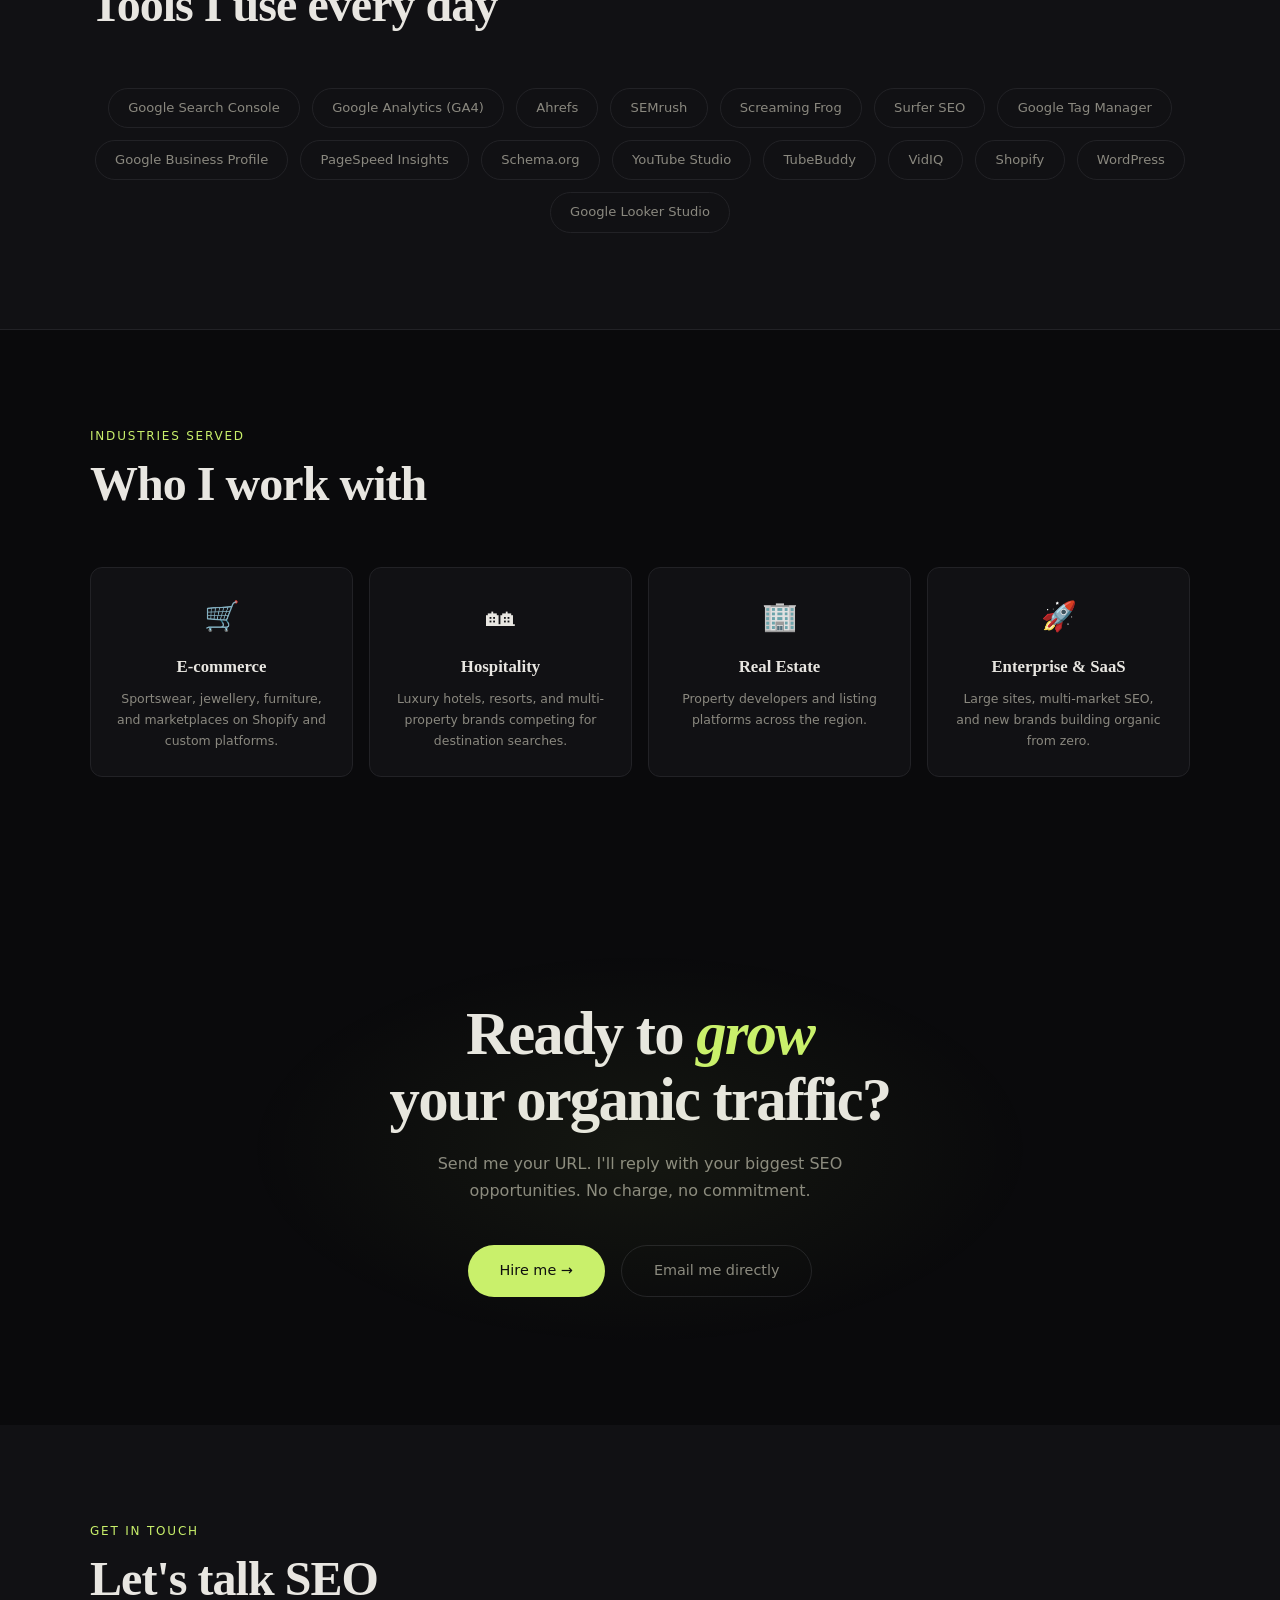
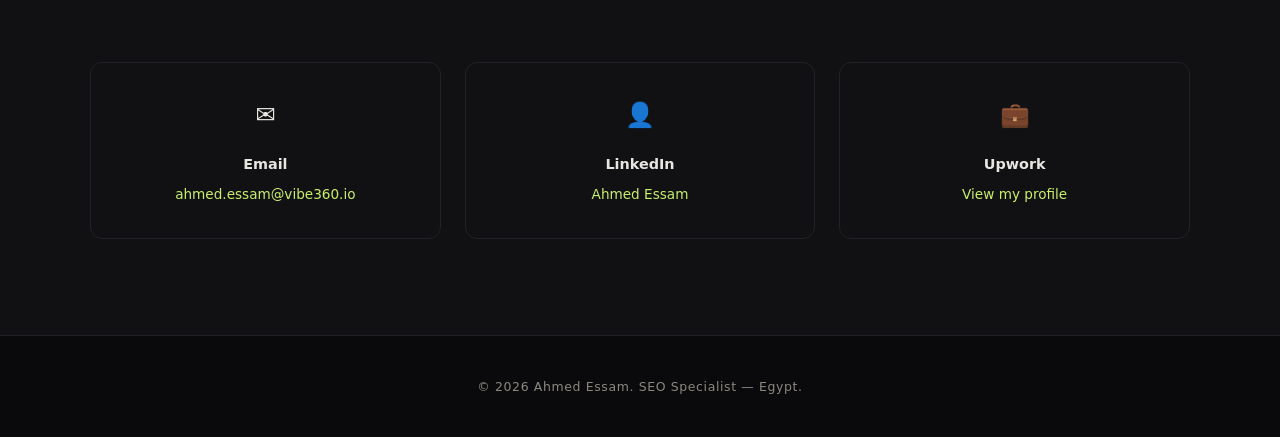
==== commit c108a9bd: "Replace with exact replica of the joint portfolio under Ahmed's name Ahmed asked twice for an exact " ====
--- a/index.html
+++ b/index.html
@@ -1,414 +1,338 @@
-<!doctype html>
+﻿<!DOCTYPE html>
 <html lang="en">
 <head>
-<meta charset="utf-8">
-<meta name="viewport" content="width=device-width, initial-scale=1">
-<title>Ahmed Essam | SEO Specialist — Technical SEO, GEO &amp; AI Search</title>
-<meta name="description" content="SEO specialist working with property, fintech, hospitality and e-commerce brands across the UAE, Saudi Arabia and Egypt. Technical audits, migrations, schema, and AI search visibility.">
-<link rel="canonical" href="https://ahmed0essam.github.io/portfolio/">
-
-<meta property="og:type" content="website">
-<meta property="og:title" content="Ahmed Essam | SEO Specialist">
-<meta property="og:description" content="Technical SEO, content strategy and AI search visibility for brands across the UAE, Saudi Arabia and Egypt.">
-<meta property="og:url" content="https://ahmed0essam.github.io/portfolio/">
-<meta name="twitter:card" content="summary_large_image">
-
-<link rel="icon" href="data:image/svg+xml,<svg xmlns='http://www.w3.org/2000/svg' viewBox='0 0 100 100'><rect width='100' height='100' rx='22' fill='%230b0d10'/><text x='50' y='71' font-size='58' font-family='Georgia,serif' fill='%23f0a94c' text-anchor='middle'>A</text></svg>">
-
-<link rel="preconnect" href="https://fonts.googleapis.com">
-<link rel="preconnect" href="https://fonts.gstatic.com" crossorigin>
-<link href="https://fonts.googleapis.com/css2?family=Instrument+Serif:ital@0;1&family=Inter:wght@400;500;600;700&display=swap" rel="stylesheet">
-<link rel="stylesheet" href="assets/styles.css">
-
-<script type="application/ld+json">
-{
-  "@context": "https://schema.org",
-  "@type": "Person",
-  "name": "Ahmed Essam",
-  "jobTitle": "SEO Specialist",
-  "email": "mailto:ahmed.essam@vibe360.io",
-  "url": "https://ahmed0essam.github.io/portfolio/",
-  "sameAs": ["https://github.com/ahmed0essam"],
-  "knowsAbout": [
-    "Technical SEO", "Search Engine Optimization", "Structured Data",
-    "Site Migrations", "Generative Engine Optimization", "Content Strategy",
-    "International SEO", "E-commerce SEO"
-  ]
-}
-</script>
+  <meta charset="UTF-8">
+  <meta name="viewport" content="width=device-width, initial-scale=1.0">
+  <meta http-equiv="Content-Security-Policy" content="default-src 'self'; img-src 'self' data:; style-src 'self' 'unsafe-inline' https://fonts.googleapis.com; font-src https://fonts.gstatic.com; script-src 'self' 'unsafe-inline'">
+  <title>Ahmed Essam | SEO Specialist &#8212; Technical SEO, GEO &amp; AI Search</title>
+  <meta name="description" content="SEO Specialist with 4+ years of experience. 7.2M+ organic clicks for e-commerce, enterprise, and hospitality brands.">
+  <meta property="og:title" content="Ahmed Essam | SEO Specialist">
+  <meta property="og:description" content="Driving measurable organic growth for e-commerce, enterprise, and luxury brands.">
+  <meta property="og:type" content="website">
+  <link rel="preconnect" href="https://fonts.googleapis.com">
+  <link rel="preconnect" href="https://fonts.gstatic.com" crossorigin>
+  <link rel="preload" href="https://fonts.googleapis.com/css2?family=Instrument+Serif:ital@0;1&family=DM+Sans:ital,opsz,wght@0,9..40,300;0,9..40,400;0,9..40,500;0,9..40,600;1,9..40,300;1,9..40,400&display=swap" as="style" onload="this.onload=null;this.rel='stylesheet'">
+  <noscript><link rel="stylesheet" href="https://fonts.googleapis.com/css2?family=Instrument+Serif:ital@0;1&family=DM+Sans:ital,opsz,wght@0,9..40,300;0,9..40,400;0,9..40,500;0,9..40,600;1,9..40,300;1,9..40,400&display=swap"></noscript>
+  <link rel="stylesheet" href="css/main.css">
+  <link rel="stylesheet" href="css/home.css">
 </head>
 <body>
-<a class="skip" href="#main">Skip to content</a>
-
-<header class="nav" id="nav">
-  <div class="nav-inner">
-    <a class="logo" href="#top">Ahmed<span>.</span></a>
-
-    <nav class="nav-links" id="nav-links" aria-label="Main">
-      <a href="#services">Services</a>
-      <a href="#results">Results</a>
-      <a href="#work">Work</a>
-      <a href="#dashboards">Dashboards</a>
-      <a href="#approach">Approach</a>
-      <a href="#contact">Contact</a>
-      <a class="btn btn-sm" href="mailto:ahmed.essam@vibe360.io">Get an audit</a>
-    </nav>
-
-    <button class="burger" id="burger" type="button" aria-label="Toggle menu" aria-expanded="false" aria-controls="nav-links">
-      <span></span><span></span>
-    </button>
-  </div>
-</header>
-
-<main id="main">
-
-  <!-- ---------- hero ---------- -->
-  <section class="hero" id="top">
-    <div class="wrap">
-      <p class="badge"><span class="dot" aria-hidden="true"></span>Available for new projects</p>
-
-      <h1>
-        Search isn&rsquo;t one channel<br>
-        any more. <em>I treat it<br>that way.</em>
-      </h1>
-
-      <p class="lede">
-        SEO specialist working with property, fintech, hospitality and e-commerce brands
-        across the UAE, Saudi Arabia and Egypt. I find what is actually holding a site
-        back, fix it in priority order, and show the difference in numbers you can check.
-      </p>
-
-      <div class="cta-row">
-        <a class="btn" href="mailto:ahmed.essam@vibe360.io">Get a free SEO audit &rarr;</a>
-        <a class="btn btn-ghost" href="#work">See the work</a>
-      </div>
-
-      <dl class="hero-stats">
-        <div>
-          <dt>Clicks managed</dt>
-          <dd><strong>7.2M+</strong></dd>
-        </div>
-        <div>
-          <dt>Impressions</dt>
-          <dd><strong>180M+</strong></dd>
-        </div>
-        <div>
-          <dt>Projects delivered</dt>
-          <dd><strong>20+</strong></dd>
-        </div>
-        <div>
-          <dt>Years in search</dt>
-          <dd><strong>4+</strong></dd>
-        </div>
-      </dl>
-    </div>
-  </section>
-
-  <!-- ---------- services ---------- -->
-  <section class="section" id="services">
-    <div class="wrap">
-      <header class="sec-head">
-        <p class="eyebrow">Services</p>
-        <h2>The whole surface, not just keywords</h2>
-        <p class="sec-sub">
-          Rankings are a symptom. These are the things that actually move them.
-        </p>
-      </header>
-
-      <div class="grid cards">
-        <article class="card">
-          <h3>Technical SEO</h3>
-          <p>Full-site crawls, indexation and crawl-budget problems, render-blocking issues, Core Web Vitals, log-file reality checks. The unglamorous work that unblocks everything else.</p>
-        </article>
-        <article class="card">
-          <h3>Migrations &amp; redirects</h3>
-          <p>Redirect mapping, gap analysis and staging QC before launch, so a replatform doesn&rsquo;t quietly cost you a year of equity. Verified against the live response, not the plan.</p>
-        </article>
-        <article class="card">
-          <h3>Schema &amp; structured data</h3>
-          <p>JSON-LD built for the page it sits on, validated rather than assumed. Organisation, Product, FAQ, Article, Breadcrumb, LocalBusiness and the combinations that earn rich results.</p>
-        </article>
-        <article class="card">
-          <h3>GEO &amp; AI search visibility</h3>
-          <p>Getting cited by ChatGPT, Perplexity, Gemini and AI Overviews. Entity clarity, answer-shaped content, and measuring assistant referral traffic instead of guessing at it.</p>
-        </article>
-        <article class="card">
-          <h3>Content strategy</h3>
-          <p>Topical maps, cluster planning and refresh pipelines driven by what the SERP actually rewards. Briefs writers can work from, not keyword lists.</p>
-        </article>
-        <article class="card">
-          <h3>E-commerce SEO</h3>
-          <p>Category and facet architecture, duplicate and thin-page control at scale, product schema, internal linking across large catalogues. Tested on sites running four-figure category counts.</p>
-        </article>
-        <article class="card">
-          <h3>International &amp; multilingual</h3>
-          <p>Hreflang that resolves correctly, Arabic and English parity, market-level targeting for GCC audiences. Localisation rather than translation.</p>
-        </article>
-        <article class="card">
-          <h3>Local SEO &amp; GBP</h3>
-          <p>Google Business Profile optimisation, posting cadence, location pages and review signals for multi-branch and multi-emirate businesses.</p>
-        </article>
-        <article class="card">
-          <h3>Reporting you&rsquo;ll read</h3>
-          <p>Looker Studio and custom dashboards that answer one question per view. Month-on-month and daily, sourced from Search Console and GA4 rather than screenshots.</p>
-        </article>
-      </div>
-    </div>
-  </section>
-
-  <!-- ---------- results ---------- -->
-  <section class="section alt" id="results">
-    <div class="wrap">
-      <header class="sec-head">
-        <p class="eyebrow">Results</p>
-        <h2>Three projects, pulled straight from Search Console</h2>
-        <p class="sec-sub">
-          Figures below are from engagements I worked on as part of a delivery team.
-          I&rsquo;ve said what I owned in each rather than claiming the whole thing.
-        </p>
-      </header>
-
-      <div class="grid result-grid">
-        <article class="result">
-          <p class="work-tag">Enterprise &middot; Logistics</p>
-          <h3>4.85M clicks in twelve months</h3>
-          <p>Technical SEO across thousands of pages and more than twelve markets. My side was the crawl and indexation work plus hreflang across the market set.</p>
-          <dl class="result-figs">
-            <div><dt>Clicks</dt><dd>4.85M</dd></div>
-            <div><dt>Impressions</dt><dd>83M</dd></div>
-            <div><dt>CTR</dt><dd>5.8%</dd></div>
-          </dl>
-        </article>
-
-        <article class="result">
-          <p class="work-tag">Enterprise &middot; Real estate</p>
-          <h3>1.48M clicks for a property developer</h3>
-          <p>Hundreds of property and community pages. I handled the template-level on-page work and the internal linking that connected community pages to their listings.</p>
-          <dl class="result-figs">
-            <div><dt>Clicks</dt><dd>1.48M</dd></div>
-            <div><dt>Impressions</dt><dd>70.9M</dd></div>
-            <div><dt>CTR</dt><dd>2.1%</dd></div>
-          </dl>
-        </article>
-
-        <article class="result">
-          <p class="work-tag">E-commerce &middot; Jewellery</p>
-          <h3>Average position 14 to 7.5</h3>
-          <p>Sixteen months of technical audit, product schema and collection-page restructuring. Faceted navigation was the unlock: it was generating the duplication that capped every category.</p>
-          <dl class="result-figs">
-            <div><dt>Clicks</dt><dd>87.7K</dd></div>
-            <div><dt>Impressions</dt><dd>3.58M</dd></div>
-            <div><dt>Avg position</dt><dd>7.5</dd></div>
-          </dl>
-        </article>
-      </div>
-    </div>
-  </section>
-
-  <!-- ---------- work ---------- -->
-  <section class="section" id="work">
-    <div class="wrap">
-      <header class="sec-head">
-        <p class="eyebrow">Selected work</p>
-        <h2>What the engagements look like</h2>
-        <p class="sec-sub">
-          Sector, problem, and what I actually did. Client names and fuller figures on request.
-        </p>
-      </header>
-
-      <div class="grid work-grid">
-        <article class="work">
-          <p class="work-tag">Proptech &middot; Dubai</p>
-          <h3>Tokenised property platform</h3>
-          <p>Schema, sitemap and redirect audit across a Framer-built site, plus a topical map and blog refresh pipeline. Monthly keyword tracking split by branded and non-branded intent to separate demand from brand pull.</p>
-          <ul class="work-meta">
-            <li>Technical audit</li><li>Schema</li><li>Content plan</li>
-          </ul>
-        </article>
-
-        <article class="work">
-          <p class="work-tag">Fintech &middot; UAE</p>
-          <h3>Regional trading platform</h3>
-          <p>Quarterly organic review across Search Console, GA4 and Ahrefs. Diagnosed a site strong on brand search but invisible on non-branded terms, and rebuilt the roadmap around that gap rather than reporting a vanity win.</p>
-          <ul class="work-meta">
-            <li>Search visibility</li><li>AI traffic</li><li>Reporting</li>
-          </ul>
-        </article>
-
-        <article class="work">
-          <p class="work-tag">Hospitality &middot; Dubai</p>
-          <h3>Short-term rental operator</h3>
-          <p>Full replatform support: redirect gap analysis, staging QC workbook and post-launch crawl verification. Plus a recurring market index turning owner-relevant data into content that earns links.</p>
-          <ul class="work-meta">
-            <li>Migration QC</li><li>Redirects</li><li>Content</li>
-          </ul>
-        </article>
-
-        <article class="work">
-          <p class="work-tag">E-commerce &middot; Egypt</p>
-          <h3>Large-catalogue retailer</h3>
-          <p>Category-level optimisation across a catalogue of more than a thousand categories on OpenCart, working around a WAF that blocked standard crawlers. Broken-media remediation and batched product fixes.</p>
-          <ul class="work-meta">
-            <li>Category SEO</li><li>Crawl access</li><li>At scale</li>
-          </ul>
-        </article>
-
-        <article class="work">
-          <p class="work-tag">Retail &middot; Saudi Arabia</p>
-          <h3>Home goods group</h3>
-          <p>Generative engine optimisation programme for the Saudi market: entity coverage, answer-shaped content and assistant citation tracking, built for a market where AI search adoption is moving fast.</p>
-          <ul class="work-meta">
-            <li>GEO</li><li>KSA market</li><li>Arabic</li>
-          </ul>
-        </article>
-
-        <article class="work">
-          <p class="work-tag">Interiors &middot; UAE</p>
-          <h3>Design and fit-out studio</h3>
-          <p>Technical audit and rebuild recommendations for a portfolio-led site, where the content that wins is visual and the crawlable surface is thin. Structured data and copy to give the engine something to read.</p>
-          <ul class="work-meta">
-            <li>Audit</li><li>Structured data</li><li>Copy</li>
-          </ul>
-        </article>
-      </div>
-
-      <p class="note">
-        Client names and performance figures available on request. I don&rsquo;t publish numbers
-        I haven&rsquo;t been cleared to share.
-      </p>
-    </div>
-  </section>
-
-  <!-- ---------- dashboards ---------- -->
-  <section class="section alt" id="dashboards">
-    <div class="wrap">
-      <header class="sec-head">
-        <p class="eyebrow">Dashboards</p>
-        <h2>I build the reporting, not just the strategy</h2>
-        <p class="sec-sub">
-          Live dashboards pulling from Search Console, GA4 and BigQuery. One question
-          per view, month-on-month and daily, with the source named so anyone can check it.
-        </p>
-      </header>
-
-      <div class="grid dash-grid">
-        <article class="dash">
-          <p class="work-tag">Search &middot; GSC + GA4</p>
-          <h3>Performance Hub</h3>
-          <p>Search Console and GA4 on one screen, each metric shown against the prior period. Clicks, impressions, CTR, position, sessions and engagement, with a written read on what moved and why, so nobody is left interpreting raw numbers.</p>
-          <ul class="work-meta"><li>Month-on-month</li><li>Daily refresh</li><li>Drop analysis</li></ul>
-        </article>
-
-        <article class="dash">
-          <p class="work-tag">E-commerce &middot; GA4 + platform</p>
-          <h3>Stock &amp; Sales</h3>
-          <p>Inventory and revenue together: merchandise value, units sold, conversion, add-to-cart and bounce, alongside live stock counts and retail value. Filter by vendor, division, category or location, then export the rows.</p>
-          <ul class="work-meta"><li>Live inventory</li><li>Product-level</li><li>CSV export</li></ul>
-        </article>
-
-        <article class="dash">
-          <p class="work-tag">Keywords &middot; Ahrefs</p>
-          <h3>Keyword Movement</h3>
-          <p>Ranking movement per comparison window, split by branded and non-branded, with position bands rather than a single average. Bands show where the opportunity sits: page one is traffic, 11 to 20 is one push away, 21 plus is invisible.</p>
-          <ul class="work-meta"><li>Position bands</li><li>Gainers &amp; losers</li><li>Brand split</li></ul>
-        </article>
-      </div>
-
-      <p class="note">
-        Also available as one-off pieces: full technical audit, GEO audit, schema audit,
-        AI visibility report, topical map and cluster build, blog analysis, CRO report.
-      </p>
-    </div>
-  </section>
-
-  <!-- ---------- approach ---------- -->
-  <section class="section" id="approach">
-    <div class="wrap">
-      <header class="sec-head">
-        <p class="eyebrow">Approach</p>
-        <h2>Diagnose, prioritise, ship, measure</h2>
-        <p class="sec-sub">
-          Most SEO work fails at step two. A list of two hundred issues isn&rsquo;t a plan.
-        </p>
-      </header>
-
-      <ol class="steps">
-        <li>
-          <span class="step-n">01</span>
-          <h3>Crawl the real thing</h3>
-          <p>Rendered DOM, not static HTML. JavaScript sites lie to crawlers, and a redirect that was fixed last month still shows as live in stale data. I verify status codes against the current response.</p>
-        </li>
-        <li>
-          <span class="step-n">02</span>
-          <h3>Rank by business impact</h3>
-          <p>Every finding gets sized against the traffic and revenue it touches. Ten fixes that matter beat two hundred that don&rsquo;t, and you get told which is which.</p>
-        </li>
-        <li>
-          <span class="step-n">03</span>
-          <h3>Ship the fixes</h3>
-          <p>I work in the CMS where that&rsquo;s the fastest route, and write implementation-ready specs where it isn&rsquo;t. Framer, Webflow, OpenCart, WordPress, custom builds.</p>
-        </li>
-        <li>
-          <span class="step-n">04</span>
-          <h3>Measure honestly</h3>
-          <p>If something didn&rsquo;t work, the report says so. Dashboards pull from Search Console and GA4 directly, so the numbers are checkable rather than curated.</p>
-        </li>
-      </ol>
-    </div>
-  </section>
-
-  <!-- ---------- tools ---------- -->
-  <section class="section alt" id="tools">
-    <div class="wrap">
-      <header class="sec-head">
-        <p class="eyebrow">Tools</p>
-        <h2>What I work in</h2>
-      </header>
-      <ul class="tools">
-        <li>Screaming Frog</li>
-        <li>Google Search Console</li>
-        <li>GA4</li>
-        <li>Looker Studio</li>
-        <li>Ahrefs</li>
-        <li>Semrush</li>
-        <li>Sitebulb</li>
-        <li>BigQuery</li>
-        <li>Schema.org / JSON-LD</li>
-        <li>Python</li>
-        <li>Framer</li>
-        <li>Webflow</li>
-        <li>OpenCart</li>
-        <li>WordPress</li>
-        <li>Cloudflare</li>
-      </ul>
-    </div>
-  </section>
-
-  <!-- ---------- contact ---------- -->
-  <section class="section contact" id="contact">
-    <div class="wrap">
-      <p class="eyebrow">Contact</p>
-      <h2>Tell me what&rsquo;s not ranking</h2>
-      <p class="sec-sub">
-        Send me the domain and what you&rsquo;re trying to grow. I&rsquo;ll come back with
-        the three things I&rsquo;d fix first, whether or not we work together.
-      </p>
-      <div class="cta-row">
-        <a class="btn" href="mailto:ahmed.essam@vibe360.io">ahmed.essam@vibe360.io</a>
-        <a class="btn btn-ghost" href="https://github.com/ahmed0essam" target="_blank" rel="noopener noreferrer">GitHub</a>
-      </div>
-    </div>
-  </section>
-
-</main>
-
-<footer class="foot">
-  <div class="wrap foot-inner">
-    <p>&copy; <span id="year">2026</span> Ahmed Essam</p>
-    <p>SEO Specialist &middot; UAE</p>
-  </div>
+
+<nav>
+  <a href="index.html" class="nav-logo">Ahmed<span>.</span></a>
+  <div class="nav-links">
+    <a href="#services">Services</a>
+    <a href="#dashboards">Dashboards</a>
+    <a href="case-studies.html">Case Studies</a>
+    <a href="#tools">Tools</a>
+    <a href="#contact">Contact</a>
+    <a href="#contact" class="nav-cta">Hire me</a>
+  </div>
+  <button class="mobile-toggle" id="mobileToggle" aria-label="Toggle menu">&#9776;</button>
+</nav>
+
+<div class="mobile-nav" id="mobileNav">
+  <a href="#services">Services</a>
+  <a href="#dashboards">Dashboards</a>
+  <a href="case-studies.html">Case Studies</a>
+  <a href="#tools">Tools</a>
+  <a href="#contact">Contact</a>
+  <a href="mailto:ahmed.essam@vibe360.io">Hire me</a>
+</div>
+
+<!-- Hero -->
+<section class="hero">
+  <div class="hero-inner">
+    <div class="hero-tag"><span class="dot"></span> Available for new projects</div>
+    <h1>I make websites <em>rank.</em><br>Not someday &#8212; <em>now.</em></h1>
+    <p class="hero-sub">SEO Specialist with 4+ years of experience. I've driven organic growth for e-commerce stores, enterprise brands, and luxury hospitality groups. From new sites at zero to properties pulling 4.8M+ clicks per year.</p>
+    <div class="hero-actions">
+      <a href="#contact" class="btn-primary">Get a free SEO audit <span>&rarr;</span></a>
+      <a href="case-studies.html" class="btn-secondary">See my results</a>
+    </div>
+  </div>
+</section>
+
+<!-- Stats -->
+<section class="stats">
+  <div class="stats-inner">
+    <div class="stat"><div class="stat-num">7.2M+</div><div class="stat-label">Total clicks managed</div></div>
+    <div class="stat"><div class="stat-num">180M+</div><div class="stat-label">Total impressions</div></div>
+    <div class="stat"><div class="stat-num">20+</div><div class="stat-label">Projects delivered</div></div>
+    <div class="stat"><div class="stat-num">4+</div><div class="stat-label">Years of experience</div></div>
+  </div>
+</section>
+
+<!-- Services -->
+<section class="section" id="services">
+  <div class="section-header">
+    <div class="section-label">What I do</div>
+    <h2 class="section-title">Full-spectrum SEO</h2>
+    <p class="section-desc">Every service is backed by data. I work with Google Search Console, not guesswork.</p>
+  </div>
+  <div class="services-grid">
+    <div class="service-card reveal">
+      <div class="service-icon" aria-hidden="true">&lt;/&gt;</div>
+      <h3>Technical SEO</h3>
+      <p>Crawl audits, Core Web Vitals, structured data, site architecture, XML sitemaps, and rendering fixes.</p>
+    </div>
+    <div class="service-card reveal">
+      <div class="service-icon" aria-hidden="true">&#9998;</div>
+      <h3>Content Strategy</h3>
+      <p>Content planning, gap analysis, topical authority mapping, and editorial calendars built around real search demand.</p>
+    </div>
+    <div class="service-card reveal">
+      <div class="service-icon" aria-hidden="true">&#10024;</div>
+      <h3>GEO &#8212; Generative Engine Optimization</h3>
+      <p>Optimize for AI-generated answers. Entity coverage, passage-level citability, and source authority signals for ChatGPT and Perplexity.</p>
+    </div>
+    <div class="service-card reveal">
+      <div class="service-icon" aria-hidden="true">&#9650;</div>
+      <h3>AEO &amp; AIO</h3>
+      <p>Answer Engine Optimization and AI Overview Optimization. Appear in featured snippets, Google AI Overviews, and People Also Ask boxes.</p>
+    </div>
+    <div class="service-card reveal">
+      <div class="service-icon" aria-hidden="true">&#9873;</div>
+      <h3>Local SEO &amp; GBP</h3>
+      <p>Google Business Profile optimization, local citations, map pack rankings, and review strategy.</p>
+    </div>
+    <div class="service-card reveal">
+      <div class="service-icon" aria-hidden="true">&#9654;</div>
+      <h3>YouTube SEO</h3>
+      <p>Video keyword research, metadata optimization, thumbnail CTR strategy, and channel authority building.</p>
+    </div>
+    <div class="service-card reveal">
+      <div class="service-icon" aria-hidden="true">&#9733;</div>
+      <h3>E-commerce SEO</h3>
+      <p>Shopify, WooCommerce, and custom platforms. Product schema, collection pages, and faceted navigation fixes.</p>
+    </div>
+    <div class="service-card reveal">
+      <div class="service-icon" aria-hidden="true">&#127760;</div>
+      <h3>International &amp; Multilingual SEO</h3>
+      <p>Hreflang implementation, Arabic SEO, regional keyword targeting, and multi-market content strategy.</p>
+    </div>
+    <div class="service-card reveal">
+      <div class="service-icon" aria-hidden="true">&#128196;</div>
+      <h3>On-Page SEO &amp; E-E-A-T</h3>
+      <p>Meta tags, heading structure, internal linking, author authority signals, and trust-building content elements.</p>
+    </div>
+  </div>
+</section>
+
+<!-- Featured Results -->
+<section class="section" style="background:var(--bg-card)">
+  <div class="section-header">
+    <div class="section-label">Top results</div>
+    <h2 class="section-title">Numbers that speak</h2>
+    <p class="section-desc">Three projects. Real GSC data. No vanity metrics.</p>
+  </div>
+  <div class="featured-grid">
+    <div class="featured-card reveal">
+      <div class="featured-tag">Enterprise &bull; Logistics</div>
+      <h3>4.85M clicks in 12 months</h3>
+      <p>Enterprise technical SEO across thousands of pages and 12+ markets.</p>
+      <div class="featured-metrics">
+        <div><div class="featured-metric-val">4.85M</div><div class="featured-metric-label">Clicks</div></div>
+        <div><div class="featured-metric-val">83M</div><div class="featured-metric-label">Impressions</div></div>
+        <div><div class="featured-metric-val">5.8%</div><div class="featured-metric-label">CTR</div></div>
+      </div>
+      <a href="case-studies/enterprise-logistics.html" class="featured-link">Read case study &rarr;</a>
+    </div>
+    <div class="featured-card reveal">
+      <div class="featured-tag">Enterprise &bull; Real Estate</div>
+      <h3>1.48M clicks for a property developer</h3>
+      <p>Large-scale SEO across hundreds of property and community pages.</p>
+      <div class="featured-metrics">
+        <div><div class="featured-metric-val">1.48M</div><div class="featured-metric-label">Clicks</div></div>
+        <div><div class="featured-metric-val">70.9M</div><div class="featured-metric-label">Impressions</div></div>
+        <div><div class="featured-metric-val">2.1%</div><div class="featured-metric-label">CTR</div></div>
+      </div>
+      <a href="case-studies/real-estate-developer.html" class="featured-link">Read case study &rarr;</a>
+    </div>
+    <div class="featured-card reveal">
+      <div class="featured-tag">E-commerce &bull; Jewellery</div>
+      <h3>Position 14 to 7.5 in 16 months</h3>
+      <p>Full technical audit, product schema, and collection page restructuring.</p>
+      <div class="featured-metrics">
+        <div><div class="featured-metric-val">87.7K</div><div class="featured-metric-label">Clicks</div></div>
+        <div><div class="featured-metric-val">3.58M</div><div class="featured-metric-label">Impressions</div></div>
+        <div><div class="featured-metric-val">7.5</div><div class="featured-metric-label">Avg position</div></div>
+      </div>
+      <a href="case-studies/jewellery-ecommerce.html" class="featured-link">Read case study &rarr;</a>
+    </div>
+  </div>
+  <div style="max-width:1100px;margin:2.5rem auto 0;text-align:center;">
+    <a href="case-studies.html" class="btn-secondary">View all 11 case studies &rarr;</a>
+  </div>
+</section>
+
+<!-- Dashboards & Reports -->
+<section class="section" id="dashboards">
+  <div class="section-header">
+    <div class="section-label">Dashboards &amp; reports</div>
+    <h2 class="section-title">Reporting you can actually read</h2>
+    <p class="section-desc">I build the reporting, not just the strategy. Live dashboards pulling from Search Console, GA4, and Shopify &#8212; plus one-off audits when you need a specific answer.</p>
+  </div>
+
+  <div class="dash-grid">
+    <div class="dash-card reveal">
+      <div class="dash-shot">
+        <div class="dash-bar" aria-hidden="true">
+          <span class="dash-dots"><i></i><i></i><i></i></span>
+          <span>performance-hub</span>
+        </div>
+        <div class="dash-shot-img">
+          <img src="images/dash-performance.png"
+               alt="Performance dashboard showing Search Console and GA4 metrics side by side with month-over-month change"
+               width="1265" height="632" loading="lazy">
+        </div>
+      </div>
+      <div class="dash-body">
+        <div class="dash-tag">Search &bull; GSC + GA4</div>
+        <h3>Performance Hub</h3>
+        <p>Search Console and GA4 in one view, compared month over month. Clicks, impressions, CTR, position, sessions, and engagement &#8212; each with the change against the prior period. Written insights explain what moved and why, so you are not left reading raw numbers.</p>
+        <div class="dash-meta">
+          <span>Month-over-month</span>
+          <span>Drop analysis</span>
+          <span>Daily refresh</span>
+        </div>
+      </div>
+    </div>
+
+    <div class="dash-card reveal">
+      <div class="dash-shot">
+        <div class="dash-bar" aria-hidden="true">
+          <span class="dash-dots"><i></i><i></i><i></i></span>
+          <span>stock-and-sales</span>
+        </div>
+        <div class="dash-shot-img">
+          <img src="images/dash-stock-sales.png"
+               alt="Stock and sales dashboard showing merchandise value, items sold, conversion rate, and current stock levels"
+               width="1422" height="711" loading="lazy">
+        </div>
+      </div>
+      <div class="dash-body">
+        <div class="dash-tag">E-commerce &bull; Shopify + GA4</div>
+        <h3>Stock &amp; Sales</h3>
+        <p>Inventory and revenue on one screen. Merchandise value, units sold, conversion, add-to-cart and bounce rates, alongside live stock counts and retail value. Filter by vendor, division, category, or location, then export the rows you need.</p>
+        <div class="dash-meta">
+          <span>Live inventory</span>
+          <span>Product-level detail</span>
+          <span>CSV export</span>
+        </div>
+      </div>
+    </div>
+  </div>
+
+  <div class="deliverables">
+    <div class="deliverable reveal"><span class="deliverable-name">AI Visibility Dashboard</span><span class="deliverable-cadence recurring">Monthly</span></div>
+    <div class="deliverable reveal"><span class="deliverable-name">Stock Analysis</span><span class="deliverable-cadence recurring">Monthly</span></div>
+    <div class="deliverable reveal"><span class="deliverable-name">Conversion Rate Optimization Report</span><span class="deliverable-cadence">On demand</span></div>
+    <div class="deliverable reveal"><span class="deliverable-name">Drop Analysis</span><span class="deliverable-cadence">On demand</span></div>
+    <div class="deliverable reveal"><span class="deliverable-name">Full Website Audit</span><span class="deliverable-cadence">One time</span></div>
+    <div class="deliverable reveal"><span class="deliverable-name">Website Technical Audit</span><span class="deliverable-cadence">One time</span></div>
+    <div class="deliverable reveal"><span class="deliverable-name">Website GEO Audit</span><span class="deliverable-cadence">One time</span></div>
+    <div class="deliverable reveal"><span class="deliverable-name">Schema Audit</span><span class="deliverable-cadence">On demand</span></div>
+    <div class="deliverable reveal"><span class="deliverable-name">Blog Analysis</span><span class="deliverable-cadence">On demand</span></div>
+    <div class="deliverable reveal"><span class="deliverable-name">Topical Map &amp; Cluster Creation</span><span class="deliverable-cadence">On demand</span></div>
+  </div>
+</section>
+
+<!-- Tools -->
+<section class="section tools-section" id="tools">
+  <div class="section-header">
+    <div class="section-label">My toolkit</div>
+    <h2 class="section-title">Tools I use every day</h2>
+  </div>
+  <div class="tools-grid">
+    <span class="tool-pill">Google Search Console</span>
+    <span class="tool-pill">Google Analytics (GA4)</span>
+    <span class="tool-pill">Ahrefs</span>
+    <span class="tool-pill">SEMrush</span>
+    <span class="tool-pill">Screaming Frog</span>
+    <span class="tool-pill">Surfer SEO</span>
+    <span class="tool-pill">Google Tag Manager</span>
+    <span class="tool-pill">Google Business Profile</span>
+    <span class="tool-pill">PageSpeed Insights</span>
+    <span class="tool-pill">Schema.org</span>
+    <span class="tool-pill">YouTube Studio</span>
+    <span class="tool-pill">TubeBuddy</span>
+    <span class="tool-pill">VidIQ</span>
+    <span class="tool-pill">Shopify</span>
+    <span class="tool-pill">WordPress</span>
+    <span class="tool-pill">Google Looker Studio</span>
+  </div>
+</section>
+
+<!-- Industries -->
+<section class="section">
+  <div class="section-header">
+    <div class="section-label">Industries served</div>
+    <h2 class="section-title">Who I work with</h2>
+  </div>
+  <div class="client-types">
+    <div class="client-type reveal">
+      <div class="client-type-icon" aria-hidden="true">&#128722;</div>
+      <h4>E-commerce</h4>
+      <p>Sportswear, jewellery, furniture, and marketplaces on Shopify and custom platforms.</p>
+    </div>
+    <div class="client-type reveal">
+      <div class="client-type-icon" aria-hidden="true">&#127960;</div>
+      <h4>Hospitality</h4>
+      <p>Luxury hotels, resorts, and multi-property brands competing for destination searches.</p>
+    </div>
+    <div class="client-type reveal">
+      <div class="client-type-icon" aria-hidden="true">&#127970;</div>
+      <h4>Real Estate</h4>
+      <p>Property developers and listing platforms across the region.</p>
+    </div>
+    <div class="client-type reveal">
+      <div class="client-type-icon" aria-hidden="true">&#128640;</div>
+      <h4>Enterprise &amp; SaaS</h4>
+      <p>Large sites, multi-market SEO, and new brands building organic from zero.</p>
+    </div>
+  </div>
+</section>
+
+<!-- CTA -->
+<section class="cta-section">
+  <h2>Ready to <em>grow</em><br>your organic traffic?</h2>
+  <p>Send me your URL. I'll reply with your biggest SEO opportunities. No charge, no commitment.</p>
+  <div class="cta-actions">
+    <a href="mailto:ahmed.essam@vibe360.io" class="btn-primary" target="_blank" rel="noopener noreferrer">Hire me &rarr;</a>
+    <a href="mailto:ahmed.essam@vibe360.io" class="btn-secondary">Email me directly</a>
+  </div>
+</section>
+
+<!-- Contact -->
+<section class="section" id="contact" style="background:var(--bg-card)">
+  <div class="section-header">
+    <div class="section-label">Get in touch</div>
+    <h2 class="section-title">Let's talk SEO</h2>
+  </div>
+  <div class="contact-grid">
+    <div class="contact-card">
+      <div class="contact-card-icon" aria-hidden="true">&#9993;</div>
+      <h4>Email</h4>
+      <p><a href="mailto:ahmed.essam@vibe360.io">ahmed.essam@vibe360.io</a></p>
+    </div>
+    <div class="contact-card">
+      <div class="contact-card-icon" aria-hidden="true">&#128100;</div>
+      <h4>LinkedIn</h4>
+      <p><a href="mailto:ahmed.essam@vibe360.io">Ahmed Essam</a></p>
+    </div>
+    <div class="contact-card">
+      <div class="contact-card-icon" aria-hidden="true">&#128188;</div>
+      <h4>Upwork</h4>
+      <p><a href="mailto:ahmed.essam@vibe360.io">View my profile</a></p>
+    </div>
+  </div>
+</section>
+
+<footer>
+  <p>&copy; 2026 Ahmed Essam. SEO Specialist &#8212; Egypt.</p>
 </footer>
 
-<script src="assets/app.js"></script>
+<script src="js/main.js"></script>
 </body>
 </html>
--- a/css/main.css
+++ b/css/main.css
@@ -0,0 +1,110 @@
+﻿/* ============================================================
+   MAIN.CSS — shared across all pages
+   ============================================================ */
+
+*, *::before, *::after { margin: 0; padding: 0; box-sizing: border-box; }
+
+:root {
+  --bg: #0a0a0c;
+  --bg-card: #111114;
+  --bg-elevated: #18181c;
+  --text: #e8e6e1;
+  --text-muted: #8a887f;
+  --accent: #c9f06b;
+  --accent-dim: #4a5a20;
+  --border: #222226;
+  --serif: 'Instrument Serif', Georgia, serif;
+  --sans: 'DM Sans', system-ui, sans-serif;
+}
+
+html { scroll-behavior: smooth; font-size: 16px; }
+body { background: var(--bg); color: var(--text); font-family: var(--sans); line-height: 1.7; overflow-x: hidden; }
+a { color: inherit; text-decoration: none; }
+/* height:auto is required. Without it the height="" attribute is applied as a
+   literal CSS height and stretches the image off its real aspect ratio. With it,
+   the width/height attributes only reserve space and prevent layout shift. */
+img { max-width: 100%; height: auto; display: block; }
+
+/* Noise texture */
+body::after {
+  content: '';
+  position: fixed; top: 0; left: 0; width: 100%; height: 100%;
+  background-image: url("data:image/svg+xml,%3Csvg viewBox='0 0 256 256' xmlns='http://www.w3.org/2000/svg'%3E%3Cfilter id='n'%3E%3CfeTurbulence type='fractalNoise' baseFrequency='0.9' numOctaves='4' stitchTiles='stitch'/%3E%3C/filter%3E%3Crect width='100%25' height='100%25' filter='url(%23n)' opacity='0.04'/%3E%3C/svg%3E");
+  pointer-events: none; z-index: 10; opacity: .35;
+}
+
+/* ── NAV ── */
+nav {
+  position: fixed; top: 0; left: 0; right: 0; z-index: 100;
+  padding: 1.25rem 2.5rem;
+  display: flex; justify-content: space-between; align-items: center;
+  backdrop-filter: blur(20px);
+  background: rgba(10,10,12,.7);
+  border-bottom: 1px solid rgba(255,255,255,.04);
+  transition: background .4s;
+}
+nav.scrolled { background: rgba(10,10,12,.92); }
+.nav-logo { font-family: var(--serif); font-size: 1.4rem; letter-spacing: -.02em; }
+.nav-logo span { color: var(--accent); }
+.nav-links { display: flex; gap: 2rem; align-items: center; }
+.nav-links a { font-size: .85rem; letter-spacing: .08em; text-transform: uppercase; color: var(--text-muted); transition: color .3s; }
+.nav-links a:hover { color: var(--accent); }
+.nav-cta {
+  background: var(--accent); color: var(--bg);
+  padding: .55rem 1.4rem; border-radius: 100px;
+  font-weight: 500; font-size: .82rem; letter-spacing: .04em;
+  transition: transform .3s, box-shadow .3s;
+}
+.nav-cta:hover { transform: translateY(-1px); box-shadow: 0 4px 24px rgba(201,240,107,.25); }
+.mobile-toggle {
+  display: none; background: none; border: none;
+  color: var(--text); font-size: 1.5rem; cursor: pointer;
+}
+.mobile-nav {
+  display: none; position: fixed; top: 60px; left: 0; right: 0;
+  background: rgba(10,10,12,.96); border-bottom: 1px solid var(--border);
+  padding: 1.5rem; flex-direction: column; gap: 1rem; z-index: 99;
+}
+.mobile-nav.open { display: flex; }
+.mobile-nav a { font-size: .95rem; color: var(--text-muted); padding: .5rem 0; }
+
+/* ── BUTTONS ── */
+.btn-primary {
+  background: var(--accent); color: var(--bg);
+  padding: .8rem 2rem; border-radius: 100px;
+  font-weight: 500; font-size: .9rem;
+  display: inline-flex; align-items: center; gap: .5rem;
+  transition: transform .3s, box-shadow .3s;
+}
+.btn-primary:hover { transform: translateY(-2px); box-shadow: 0 8px 32px rgba(201,240,107,.2); }
+.btn-secondary {
+  border: 1px solid var(--border); padding: .8rem 2rem; border-radius: 100px;
+  font-size: .9rem; color: var(--text-muted); transition: border-color .3s, color .3s;
+}
+.btn-secondary:hover { border-color: var(--accent); color: var(--accent); }
+
+/* ── SECTION UTILITIES ── */
+.section { padding: 6rem 2.5rem; }
+.section-header { max-width: 1100px; margin: 0 auto 3.5rem; }
+.section-label { font-size: .75rem; text-transform: uppercase; letter-spacing: .15em; color: var(--accent); margin-bottom: .75rem; }
+.section-title { font-family: var(--serif); font-size: clamp(2rem,4vw,3rem); letter-spacing: -.02em; line-height: 1.1; }
+.section-desc { color: var(--text-muted); max-width: 560px; margin-top: .75rem; font-size: .95rem; }
+
+/* ── FOOTER ── */
+footer { border-top: 1px solid var(--border); padding: 2.5rem; text-align: center; }
+footer p { font-size: .78rem; color: var(--text-muted); letter-spacing: .05em; }
+
+/* ── REVEAL ANIMATION ── */
+.reveal { opacity: 0; transform: translateY(40px); transition: opacity .7s cubic-bezier(.25,.46,.45,.94), transform .7s cubic-bezier(.25,.46,.45,.94); }
+.reveal.visible { opacity: 1; transform: translateY(0); }
+
+@keyframes fadeUp { from { opacity: 0; transform: translateY(30px); } to { opacity: 1; transform: translateY(0); } }
+@keyframes pulse { 0%, 100% { opacity: 1; } 50% { opacity: .4; } }
+
+/* ── RESPONSIVE ── */
+@media (max-width: 900px) {
+  .nav-links { display: none; }
+  .mobile-toggle { display: block; }
+  nav { padding: 1rem 1.5rem; }
+  .section { padding: 4rem 1.5rem; }
+}
--- a/css/home.css
+++ b/css/home.css
@@ -0,0 +1,186 @@
+﻿/* ============================================================
+   HOME.CSS — index.html only
+   ============================================================ */
+
+/* ── HERO ── */
+.hero { min-height: 100vh; display: flex; align-items: center; padding: 8rem 2.5rem 4rem; position: relative; }
+.hero::before {
+  content: ''; position: absolute; top: -20%; right: -10%;
+  width: 600px; height: 600px;
+  background: radial-gradient(circle, rgba(201,240,107,.06) 0%, transparent 70%);
+  pointer-events: none;
+}
+.hero-inner { max-width: 1100px; margin: 0 auto; width: 100%; }
+.hero-tag {
+  display: inline-flex; align-items: center; gap: .5rem;
+  padding: .4rem 1rem; border: 1px solid var(--border); border-radius: 100px;
+  font-size: .78rem; letter-spacing: .1em; text-transform: uppercase;
+  color: var(--text-muted); margin-bottom: 2rem;
+  animation: fadeUp .8s ease both;
+}
+.hero-tag .dot { width: 6px; height: 6px; border-radius: 50%; background: var(--accent); animation: pulse 2s infinite; }
+.hero h1 {
+  font-family: var(--serif); font-size: clamp(2.8rem,7vw,5.5rem);
+  line-height: 1.05; letter-spacing: -.03em; margin-bottom: 1.5rem;
+  animation: fadeUp .8s ease .1s both;
+}
+.hero h1 em { font-style: italic; color: var(--accent); }
+.hero-sub { font-size: 1.15rem; color: var(--text-muted); max-width: 560px; line-height: 1.8; margin-bottom: 2.5rem; animation: fadeUp .8s ease .2s both; }
+.hero-actions { display: flex; gap: 1rem; flex-wrap: wrap; animation: fadeUp .8s ease .3s both; }
+
+/* ── STATS ── */
+.stats { border-top: 1px solid var(--border); border-bottom: 1px solid var(--border); padding: 3rem 2.5rem; }
+.stats-inner { max-width: 1100px; margin: 0 auto; display: grid; grid-template-columns: repeat(4,1fr); gap: 2rem; }
+.stat { text-align: center; opacity: 0; animation: fadeUp .6s ease both; }
+.stat:nth-child(1) { animation-delay: .1s; }
+.stat:nth-child(2) { animation-delay: .2s; }
+.stat:nth-child(3) { animation-delay: .3s; }
+.stat:nth-child(4) { animation-delay: .4s; }
+.stat-num { font-family: var(--serif); font-size: clamp(2rem,4vw,3.2rem); color: var(--accent); letter-spacing: -.02em; }
+.stat-label { font-size: .8rem; color: var(--text-muted); text-transform: uppercase; letter-spacing: .12em; margin-top: .3rem; }
+
+/* ── SERVICES ── */
+.services-grid { max-width: 1100px; margin: 0 auto; display: grid; grid-template-columns: repeat(3,1fr); gap: 1.5rem; }
+.service-card {
+  background: var(--bg-card); border: 1px solid var(--border); border-radius: 16px; padding: 2rem;
+  transition: border-color .4s, transform .4s; position: relative; overflow: hidden;
+}
+.service-card::before {
+  content: ''; position: absolute; top: 0; left: 0; right: 0; height: 2px;
+  background: var(--accent); transform: scaleX(0); transition: transform .4s; transform-origin: left;
+}
+.service-card:hover::before { transform: scaleX(1); }
+.service-card:hover { border-color: rgba(201,240,107,.2); transform: translateY(-4px); }
+.service-icon { width: 48px; height: 48px; border-radius: 12px; background: var(--bg-elevated); display: flex; align-items: center; justify-content: center; margin-bottom: 1.25rem; font-size: 1.2rem; }
+.service-card h3 { font-family: var(--serif); font-size: 1.3rem; margin-bottom: .75rem; }
+.service-card p { font-size: .88rem; color: var(--text-muted); line-height: 1.7; }
+
+/* ── FEATURED RESULTS ── */
+.featured-grid { max-width: 1100px; margin: 0 auto; display: grid; grid-template-columns: repeat(3,1fr); gap: 1.5rem; }
+.featured-card {
+  background: var(--bg-card); border: 1px solid var(--border); border-radius: 16px; padding: 2rem;
+  display: flex; flex-direction: column; transition: border-color .4s, transform .4s;
+}
+.featured-card:hover { border-color: rgba(201,240,107,.15); transform: translateY(-3px); }
+.featured-tag { font-size: .7rem; text-transform: uppercase; letter-spacing: .15em; color: var(--accent); margin-bottom: .6rem; display: inline-flex; align-items: center; gap: .5rem; }
+.featured-tag::before { content: ''; width: 12px; height: 1px; background: var(--accent); }
+.featured-card h3 { font-family: var(--serif); font-size: 1.2rem; margin-bottom: .5rem; line-height: 1.25; }
+.featured-card p { font-size: .85rem; color: var(--text-muted); line-height: 1.7; flex: 1; margin-bottom: 1.25rem; }
+.featured-metrics { display: flex; gap: 1.5rem; padding-top: .75rem; border-top: 1px solid var(--border); margin-bottom: 1.25rem; }
+.featured-metric-val { font-family: var(--serif); font-size: 1.4rem; color: var(--accent); line-height: 1.1; }
+.featured-metric-label { font-size: .65rem; color: var(--text-muted); text-transform: uppercase; letter-spacing: .08em; margin-top: .15rem; }
+.featured-link { font-size: .82rem; color: var(--accent); display: inline-flex; align-items: center; gap: .4rem; transition: gap .3s; }
+.featured-link:hover { gap: .7rem; }
+
+/* ── DASHBOARDS & REPORTS ── */
+.dash-grid { max-width: 1100px; margin: 0 auto 3rem; display: grid; grid-template-columns: repeat(2,1fr); gap: 1.5rem; }
+.dash-card {
+  background: var(--bg-card); border: 1px solid var(--border); border-radius: 16px;
+  overflow: hidden; display: flex; flex-direction: column;
+  transition: border-color .4s, transform .4s;
+}
+.dash-card:hover { border-color: rgba(201,240,107,.2); transform: translateY(-4px); }
+
+/* The dashboards are light UIs. Framing them as app windows keeps them from
+   reading as bright rectangles pasted onto the dark page. */
+.dash-shot { background: var(--bg-elevated); border-bottom: 1px solid var(--border); }
+.dash-bar {
+  position: relative; display: flex; align-items: center; justify-content: center;
+  padding: .5rem .75rem;
+  background: linear-gradient(180deg, #1e1e23, #17171b);
+  border-bottom: 1px solid var(--border);
+}
+.dash-dots { position: absolute; left: .75rem; top: 50%; transform: translateY(-50%); display: flex; gap: .35rem; }
+.dash-dots i { width: 8px; height: 8px; border-radius: 50%; background: #33333c; }
+.dash-bar span {
+  font-size: .65rem; letter-spacing: .04em; color: var(--text-muted);
+  background: rgba(255,255,255,.035); border: 1px solid rgba(255,255,255,.06);
+  border-radius: 100px; padding: .18rem .8rem; max-width: 60%;
+  overflow: hidden; text-overflow: ellipsis; white-space: nowrap;
+}
+/* Both shots are cropped to 2:1 at source, so the cards stay level without
+   clipping — no fixed height needed. */
+.dash-shot-img img { width: 100%; }
+.dash-body { padding: 1.75rem 2rem 2rem; display: flex; flex-direction: column; flex: 1; }
+.dash-tag { font-size: .7rem; text-transform: uppercase; letter-spacing: .15em; color: var(--accent); margin-bottom: .6rem; display: inline-flex; align-items: center; gap: .5rem; }
+.dash-tag::before { content: ''; width: 12px; height: 1px; background: var(--accent); }
+.dash-card h3 { font-family: var(--serif); font-size: 1.3rem; margin-bottom: .6rem; line-height: 1.25; }
+.dash-card p { font-size: .86rem; color: var(--text-muted); line-height: 1.7; flex: 1; }
+.dash-meta { display: flex; flex-wrap: wrap; gap: .5rem; margin-top: 1.25rem; padding-top: 1.1rem; border-top: 1px solid var(--border); }
+.dash-meta span { font-size: .7rem; letter-spacing: .06em; color: var(--text-muted); border: 1px solid var(--border); border-radius: 100px; padding: .25rem .8rem; }
+
+/* Productized deliverables */
+.deliverables { max-width: 1100px; margin: 0 auto; display: grid; grid-template-columns: repeat(2,1fr); gap: .75rem; }
+.deliverable {
+  display: flex; align-items: center; gap: 1rem;
+  background: var(--bg-card); border: 1px solid var(--border); border-radius: 12px;
+  padding: 1.1rem 1.4rem; transition: border-color .3s, transform .3s;
+}
+.deliverable:hover { border-color: rgba(201,240,107,.2); transform: translateX(3px); }
+.deliverable-name { font-size: .92rem; flex: 1; }
+.deliverable-cadence {
+  font-size: .65rem; text-transform: uppercase; letter-spacing: .12em;
+  color: var(--text-muted); white-space: nowrap;
+  border: 1px solid var(--border); border-radius: 100px; padding: .22rem .7rem;
+}
+.deliverable-cadence.recurring { color: var(--accent); border-color: rgba(201,240,107,.3); }
+
+/* ── TOOLS ── */
+.tools-section { background: var(--bg-card); border-top: 1px solid var(--border); border-bottom: 1px solid var(--border); }
+.tools-grid { max-width: 1100px; margin: 0 auto; display: flex; flex-wrap: wrap; gap: .75rem; justify-content: center; }
+.tool-pill { padding: .5rem 1.2rem; border: 1px solid var(--border); border-radius: 100px; font-size: .82rem; color: var(--text-muted); transition: border-color .3s, color .3s; white-space: nowrap; }
+.tool-pill:hover { border-color: var(--accent); color: var(--accent); }
+
+/* ── INDUSTRIES ── */
+.client-types { max-width: 1100px; margin: 0 auto; display: grid; grid-template-columns: repeat(4,1fr); gap: 1rem; }
+.client-type { background: var(--bg-card); border: 1px solid var(--border); border-radius: 12px; padding: 1.5rem; text-align: center; transition: border-color .3s; }
+.client-type:hover { border-color: rgba(201,240,107,.2); }
+.client-type-icon { font-size: 1.8rem; margin-bottom: .75rem; }
+.client-type h4 { font-family: var(--serif); font-size: 1.05rem; margin-bottom: .4rem; }
+.client-type p { font-size: .78rem; color: var(--text-muted); }
+
+/* ── CTA ── */
+.cta-section { padding: 8rem 2.5rem; text-align: center; position: relative; }
+.cta-section::before {
+  content: ''; position: absolute; top: 50%; left: 50%; transform: translate(-50%,-50%);
+  width: 800px; height: 400px;
+  background: radial-gradient(ellipse, rgba(201,240,107,.06) 0%, transparent 70%);
+  pointer-events: none;
+}
+.cta-section h2 { font-family: var(--serif); font-size: clamp(2.2rem,5vw,3.8rem); letter-spacing: -.03em; margin-bottom: 1rem; line-height: 1.1; }
+.cta-section h2 em { font-style: italic; color: var(--accent); }
+.cta-section p { color: var(--text-muted); max-width: 500px; margin: 0 auto 2.5rem; font-size: 1rem; }
+.cta-actions { display: flex; gap: 1rem; justify-content: center; flex-wrap: wrap; }
+
+/* ── CONTACT ── */
+.contact-grid { max-width: 1100px; margin: 0 auto; display: grid; grid-template-columns: repeat(3,1fr); gap: 1.5rem; }
+.contact-card { background: var(--bg-card); border: 1px solid var(--border); border-radius: 12px; padding: 2rem; text-align: center; transition: border-color .3s, transform .3s; }
+.contact-card:hover { border-color: rgba(201,240,107,.2); transform: translateY(-2px); }
+.contact-card-icon { font-size: 1.5rem; margin-bottom: 1rem; }
+.contact-card h4 { font-size: .9rem; margin-bottom: .4rem; }
+.contact-card p { font-size: .85rem; color: var(--text-muted); }
+.contact-card a { color: var(--accent); transition: opacity .3s; }
+.contact-card a:hover { opacity: .7; }
+
+/* ── RESPONSIVE ── */
+@media (max-width: 900px) {
+  .stats-inner { grid-template-columns: repeat(2,1fr); gap: 1.5rem; }
+  .services-grid { grid-template-columns: 1fr; }
+  .featured-grid { grid-template-columns: 1fr; }
+  .client-types { grid-template-columns: repeat(2,1fr); }
+  .contact-grid { grid-template-columns: 1fr; }
+  .hero { padding: 7rem 1.5rem 3rem; }
+  .dash-grid { grid-template-columns: 1fr; }
+  .deliverables { grid-template-columns: 1fr; }
+}
+@media (max-width: 500px) {
+  .stats-inner, .client-types { grid-template-columns: 1fr; }
+  .hero-actions { flex-direction: column; }
+  .hero-actions a { text-align: center; }
+  .dash-body { padding: 1.5rem 1.4rem 1.75rem; }
+  .dash-bar span { display: none; }
+  .dash-bar { justify-content: flex-start; }
+  .dash-dots { position: static; transform: none; }
+  .deliverable { padding: 1rem 1.1rem; gap: .75rem; }
+  .deliverable-name { font-size: .86rem; }
+}
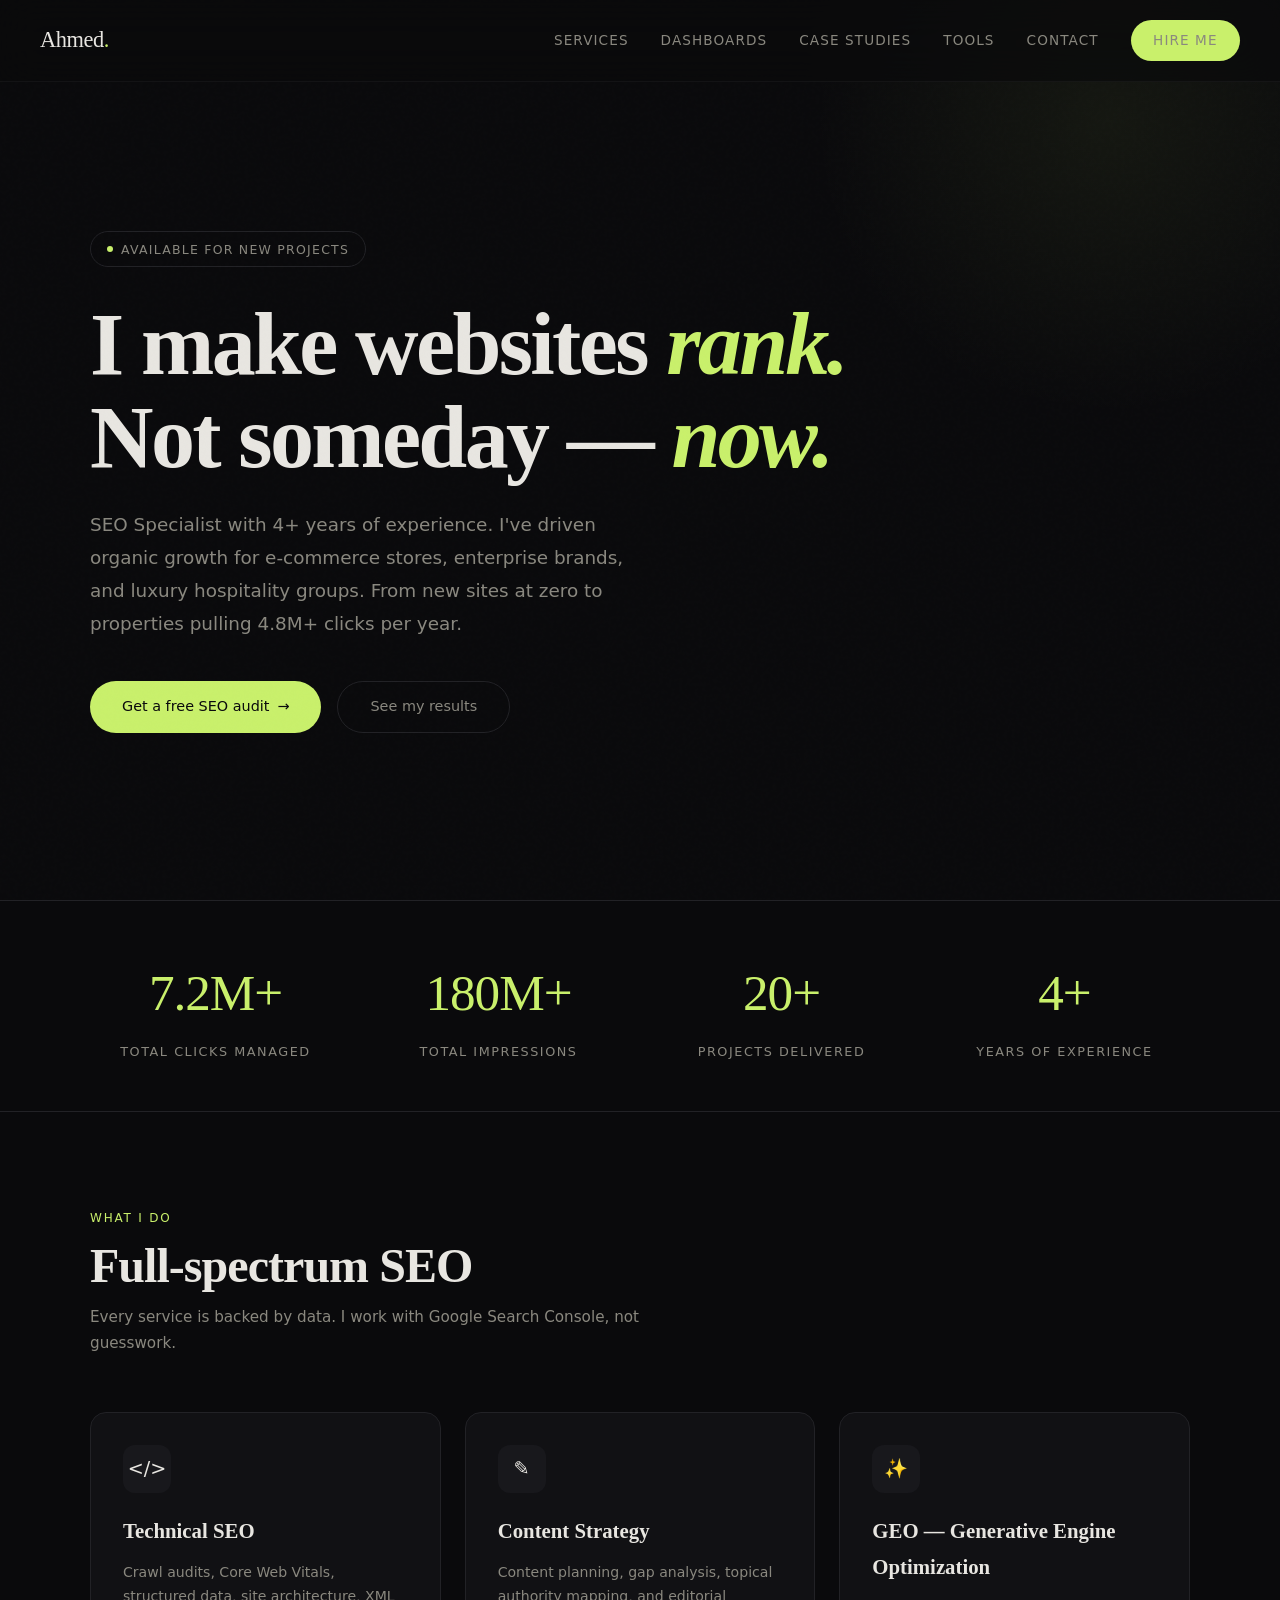
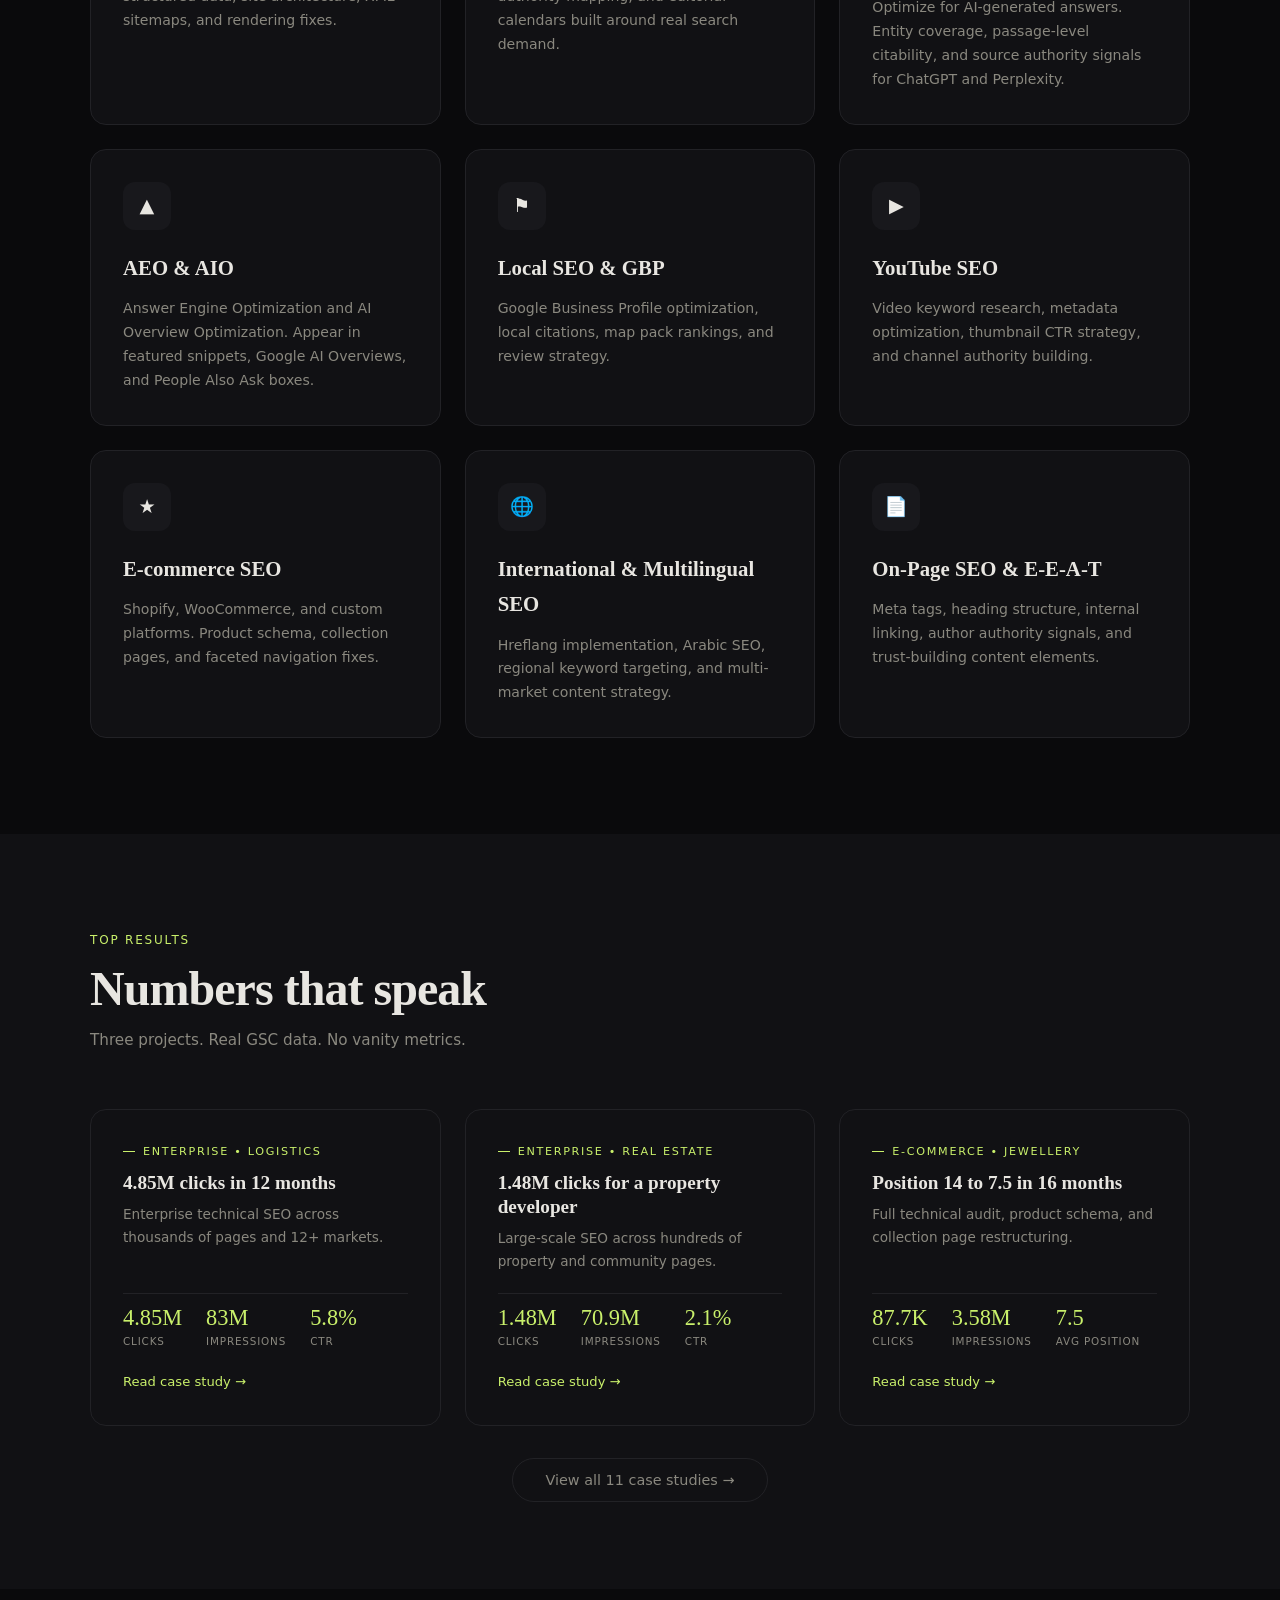
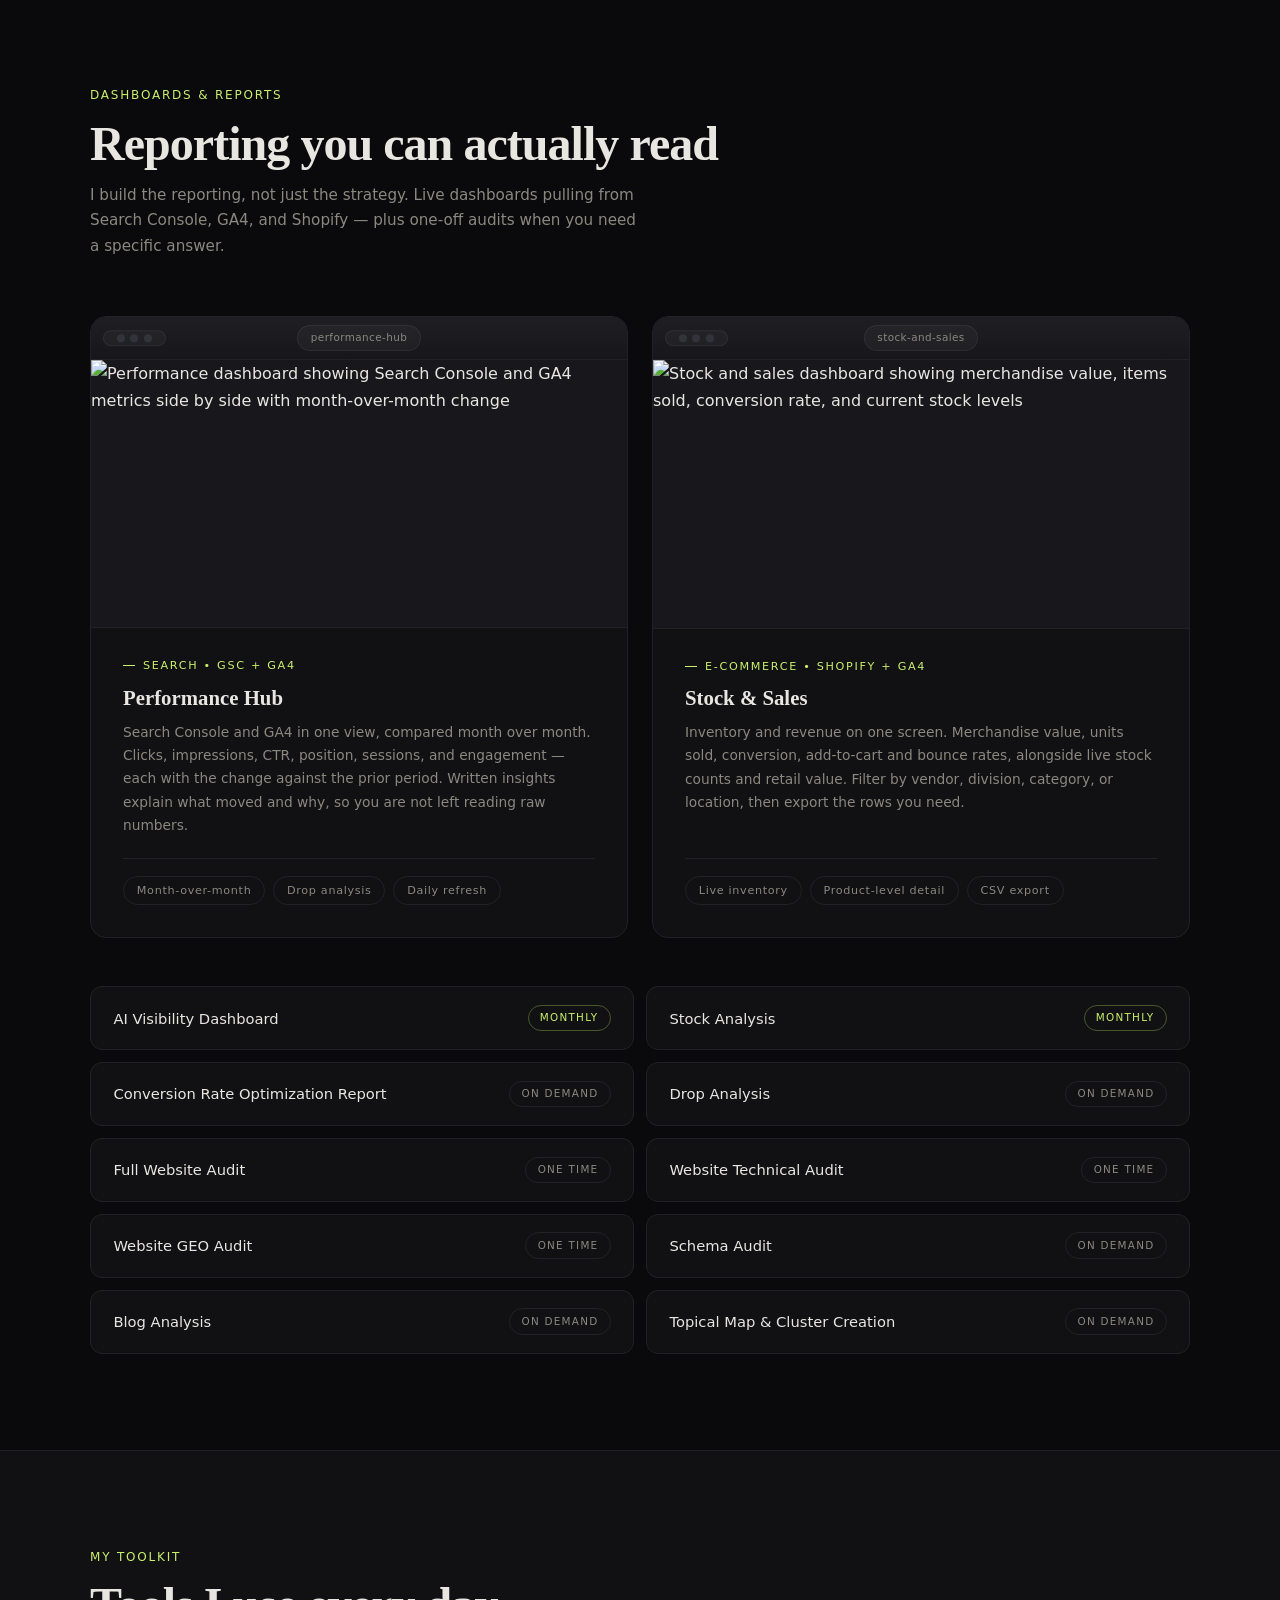
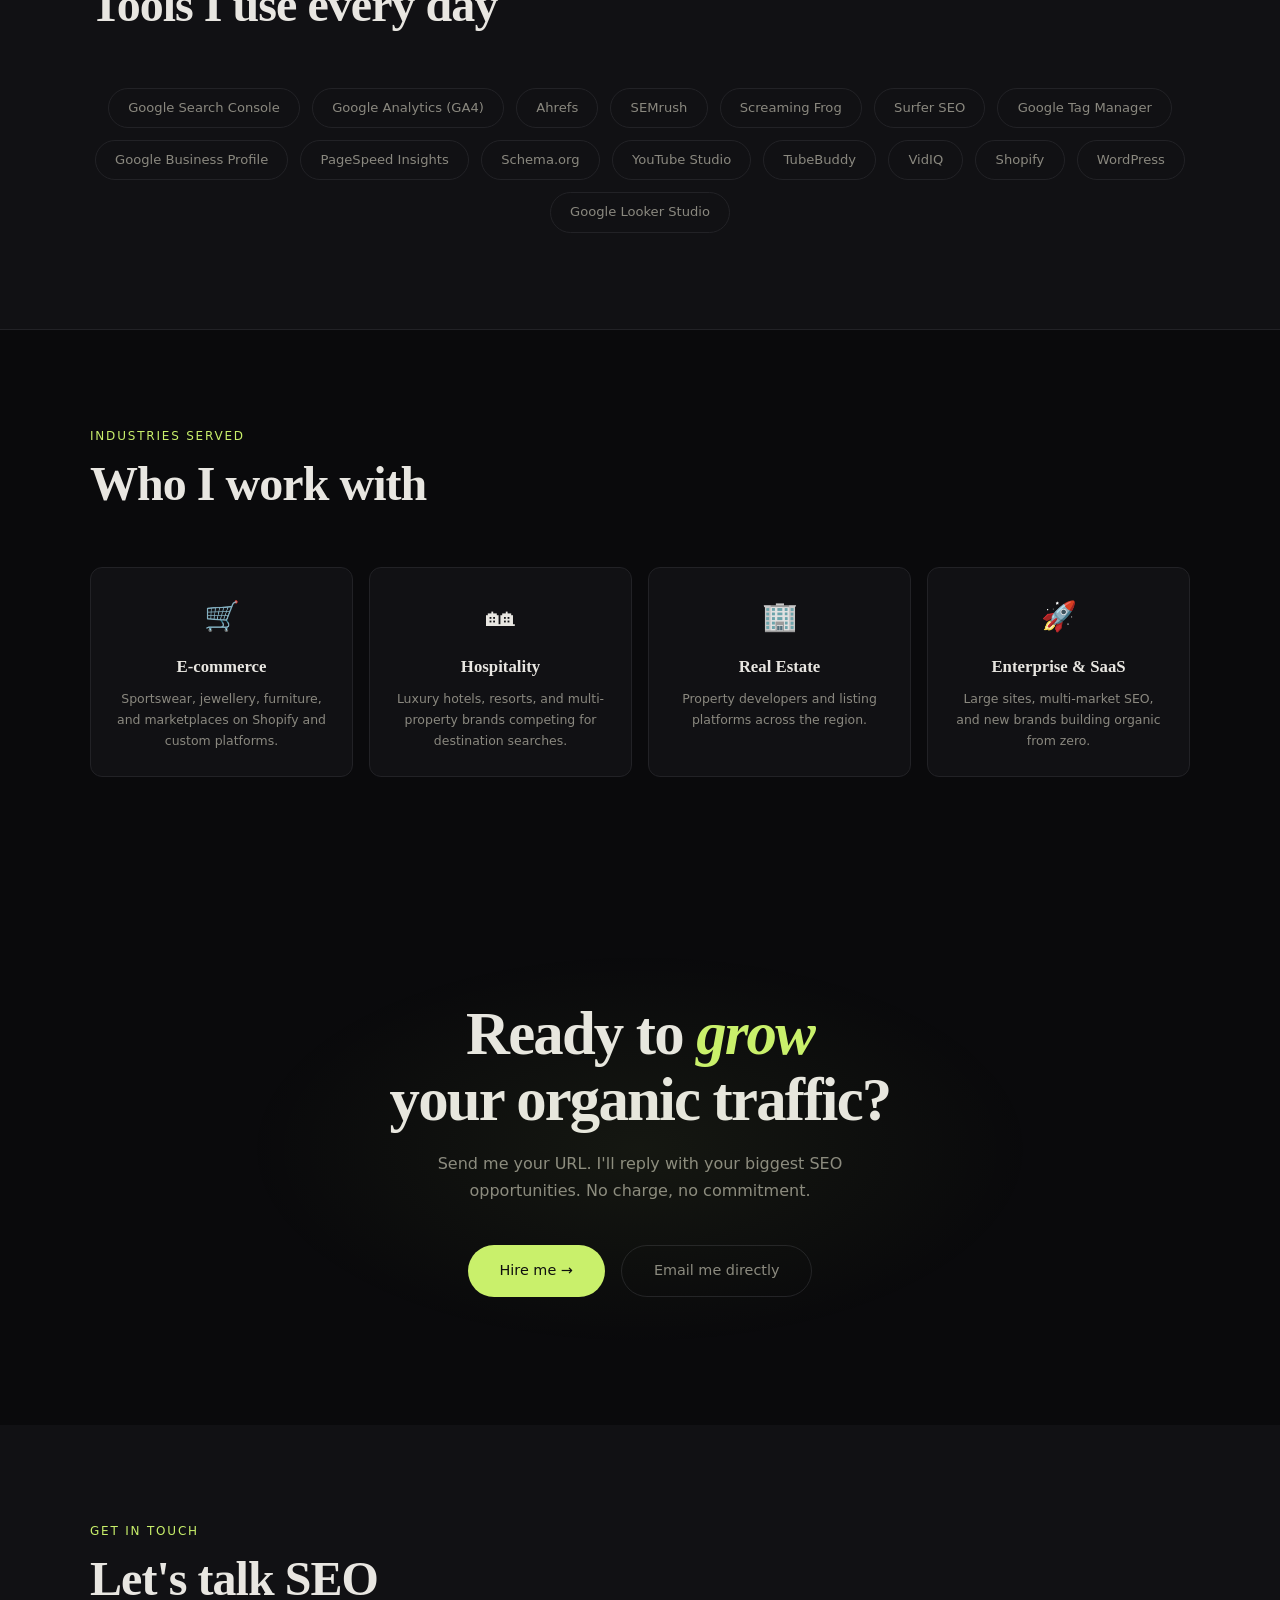
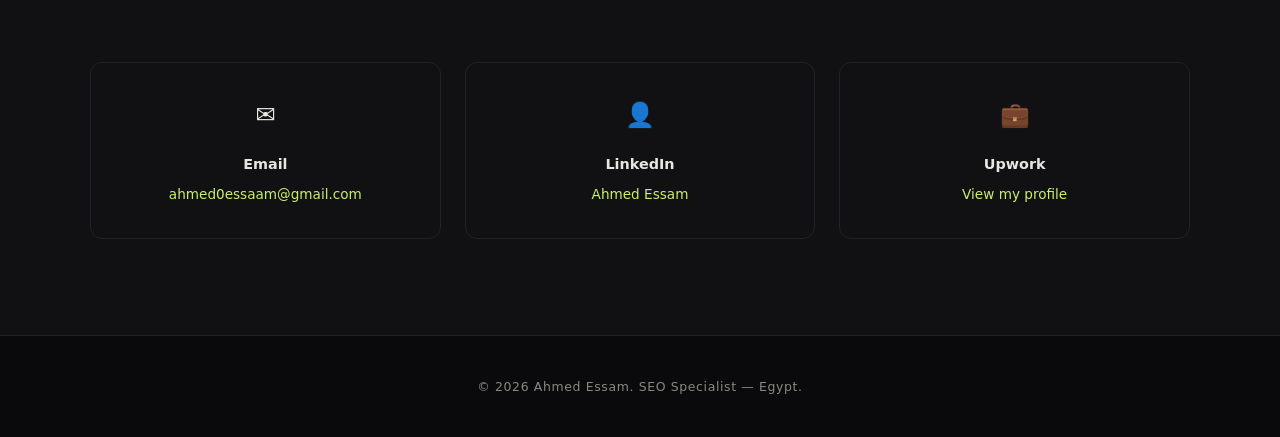
==== commit ac2bd1f0: "Use the real email and LinkedIn profile Email changed from the work address to ahmed0essaam@gmail.co" ====
--- a/index.html
+++ b/index.html
@@ -37,7 +37,7 @@
   <a href="case-studies.html">Case Studies</a>
   <a href="#tools">Tools</a>
   <a href="#contact">Contact</a>
-  <a href="mailto:ahmed.essam@vibe360.io">Hire me</a>
+  <a href="mailto:ahmed0essaam@gmail.com">Hire me</a>
 </div>
 
 <!-- Hero -->
@@ -299,8 +299,8 @@
   <h2>Ready to <em>grow</em><br>your organic traffic?</h2>
   <p>Send me your URL. I'll reply with your biggest SEO opportunities. No charge, no commitment.</p>
   <div class="cta-actions">
-    <a href="mailto:ahmed.essam@vibe360.io" class="btn-primary" target="_blank" rel="noopener noreferrer">Hire me &rarr;</a>
-    <a href="mailto:ahmed.essam@vibe360.io" class="btn-secondary">Email me directly</a>
+    <a href="mailto:ahmed0essaam@gmail.com" class="btn-primary" target="_blank" rel="noopener noreferrer">Hire me &rarr;</a>
+    <a href="mailto:ahmed0essaam@gmail.com" class="btn-secondary">Email me directly</a>
   </div>
 </section>
 
@@ -314,17 +314,17 @@
     <div class="contact-card">
       <div class="contact-card-icon" aria-hidden="true">&#9993;</div>
       <h4>Email</h4>
-      <p><a href="mailto:ahmed.essam@vibe360.io">ahmed.essam@vibe360.io</a></p>
+      <p><a href="mailto:ahmed0essaam@gmail.com">ahmed0essaam@gmail.com</a></p>
     </div>
     <div class="contact-card">
       <div class="contact-card-icon" aria-hidden="true">&#128100;</div>
       <h4>LinkedIn</h4>
-      <p><a href="mailto:ahmed.essam@vibe360.io">Ahmed Essam</a></p>
+      <p><a href="https://eg.linkedin.com/in/-ahmed-essam" target="_blank" rel="noopener noreferrer">Ahmed Essam</a></p>
     </div>
     <div class="contact-card">
       <div class="contact-card-icon" aria-hidden="true">&#128188;</div>
       <h4>Upwork</h4>
-      <p><a href="mailto:ahmed.essam@vibe360.io">View my profile</a></p>
+      <p><a href="mailto:ahmed0essaam@gmail.com">View my profile</a></p>
     </div>
   </div>
 </section>
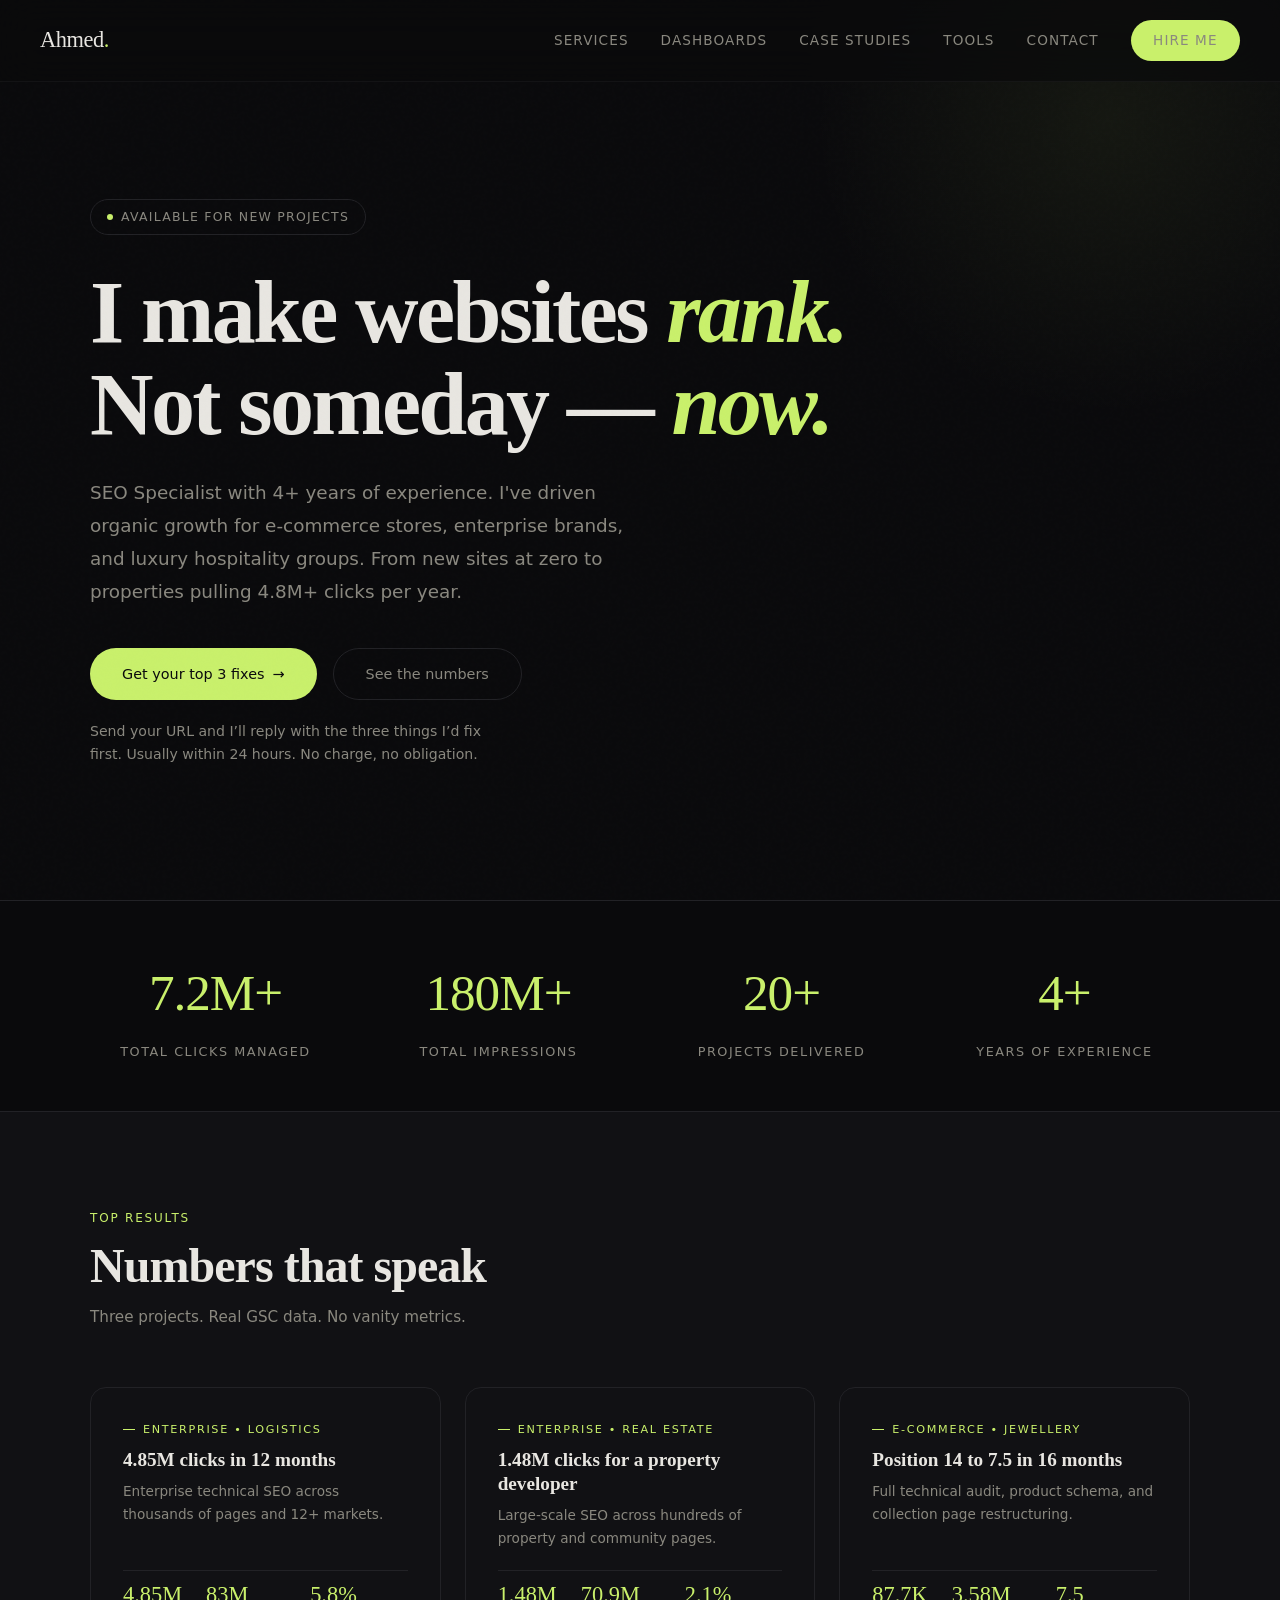
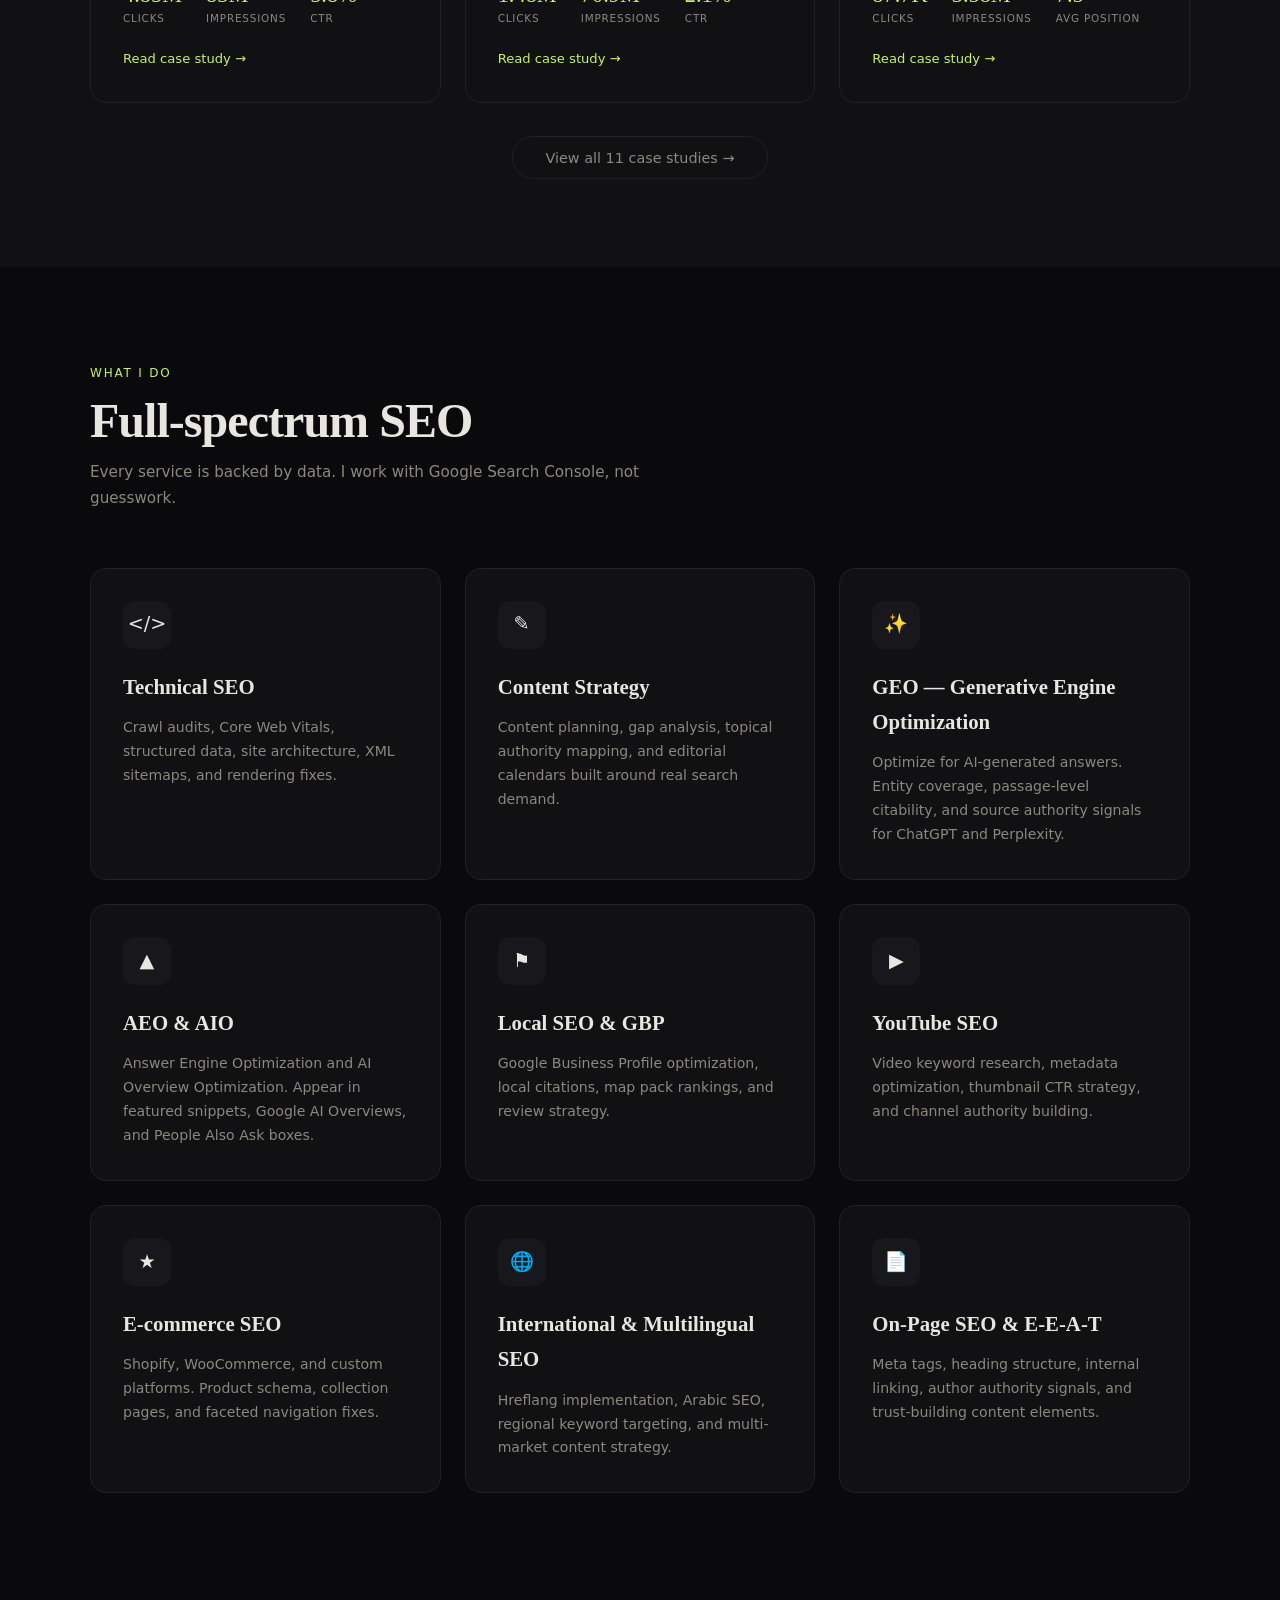
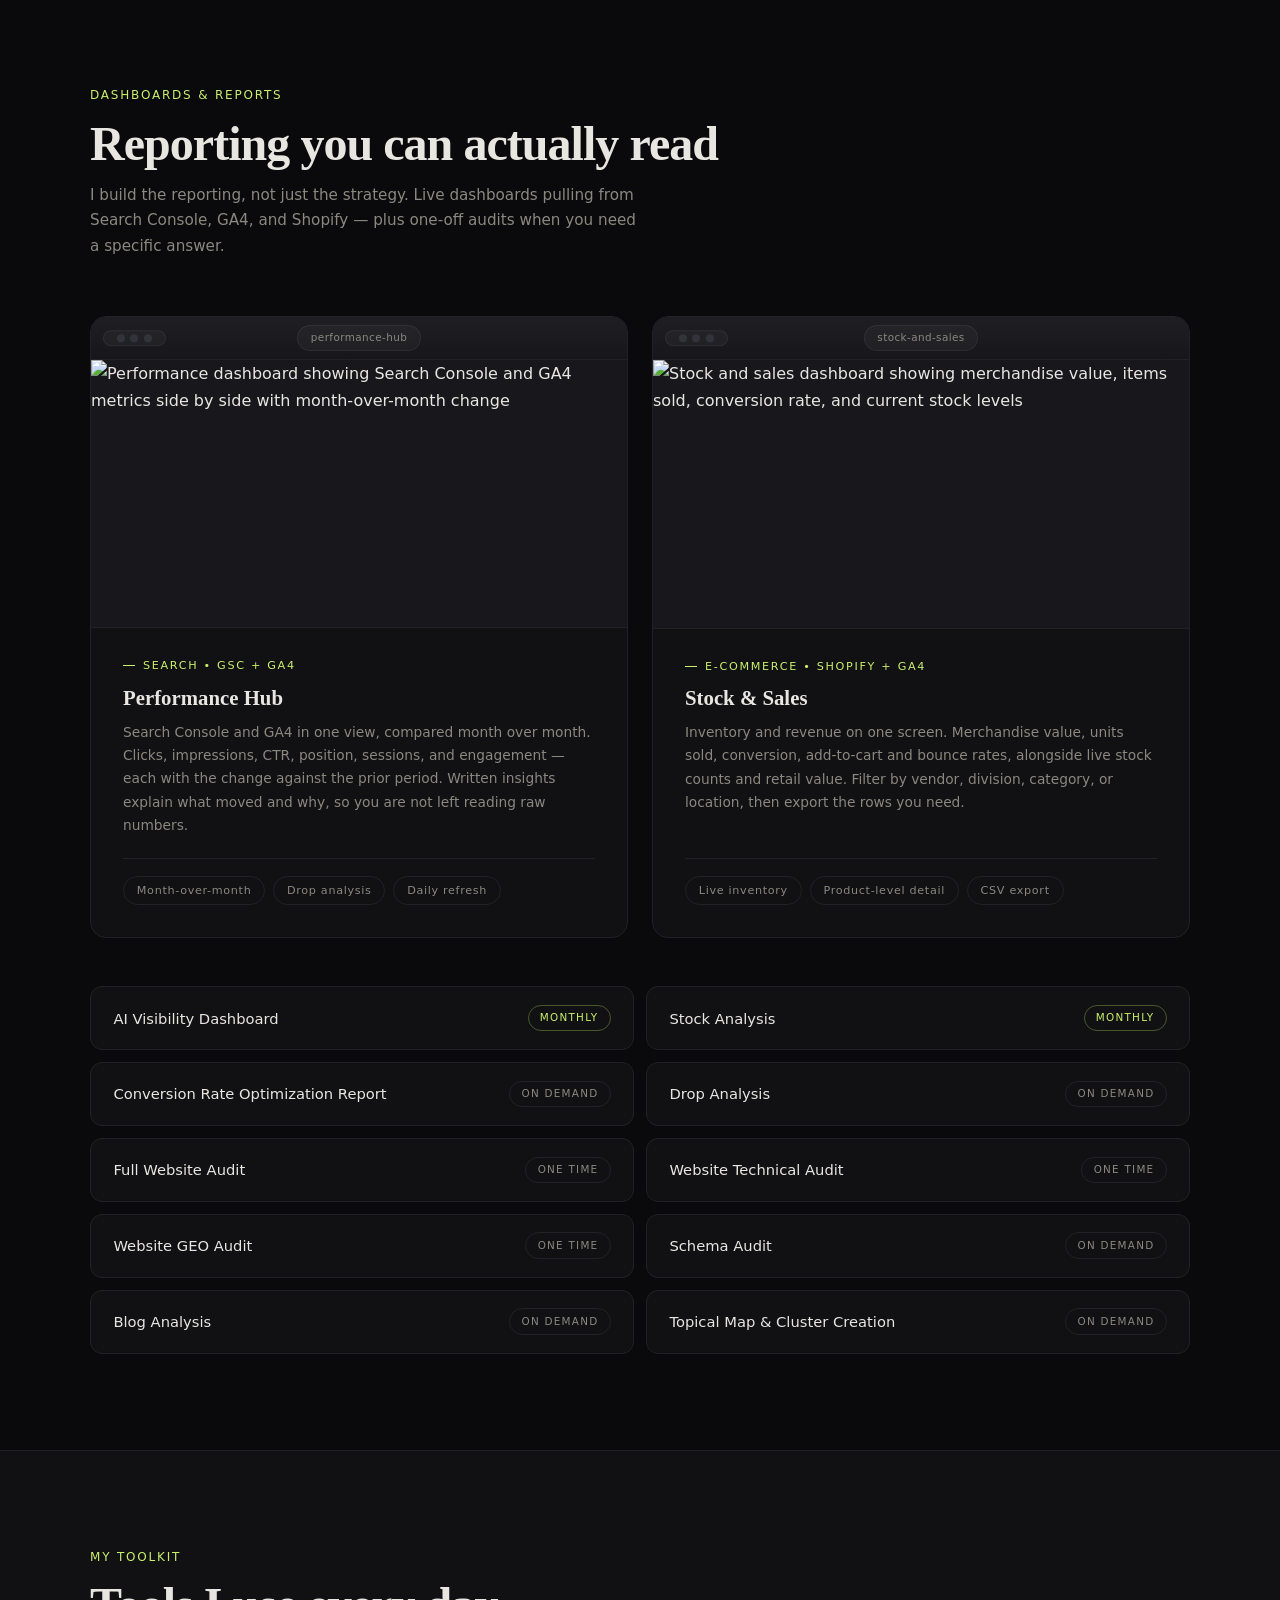
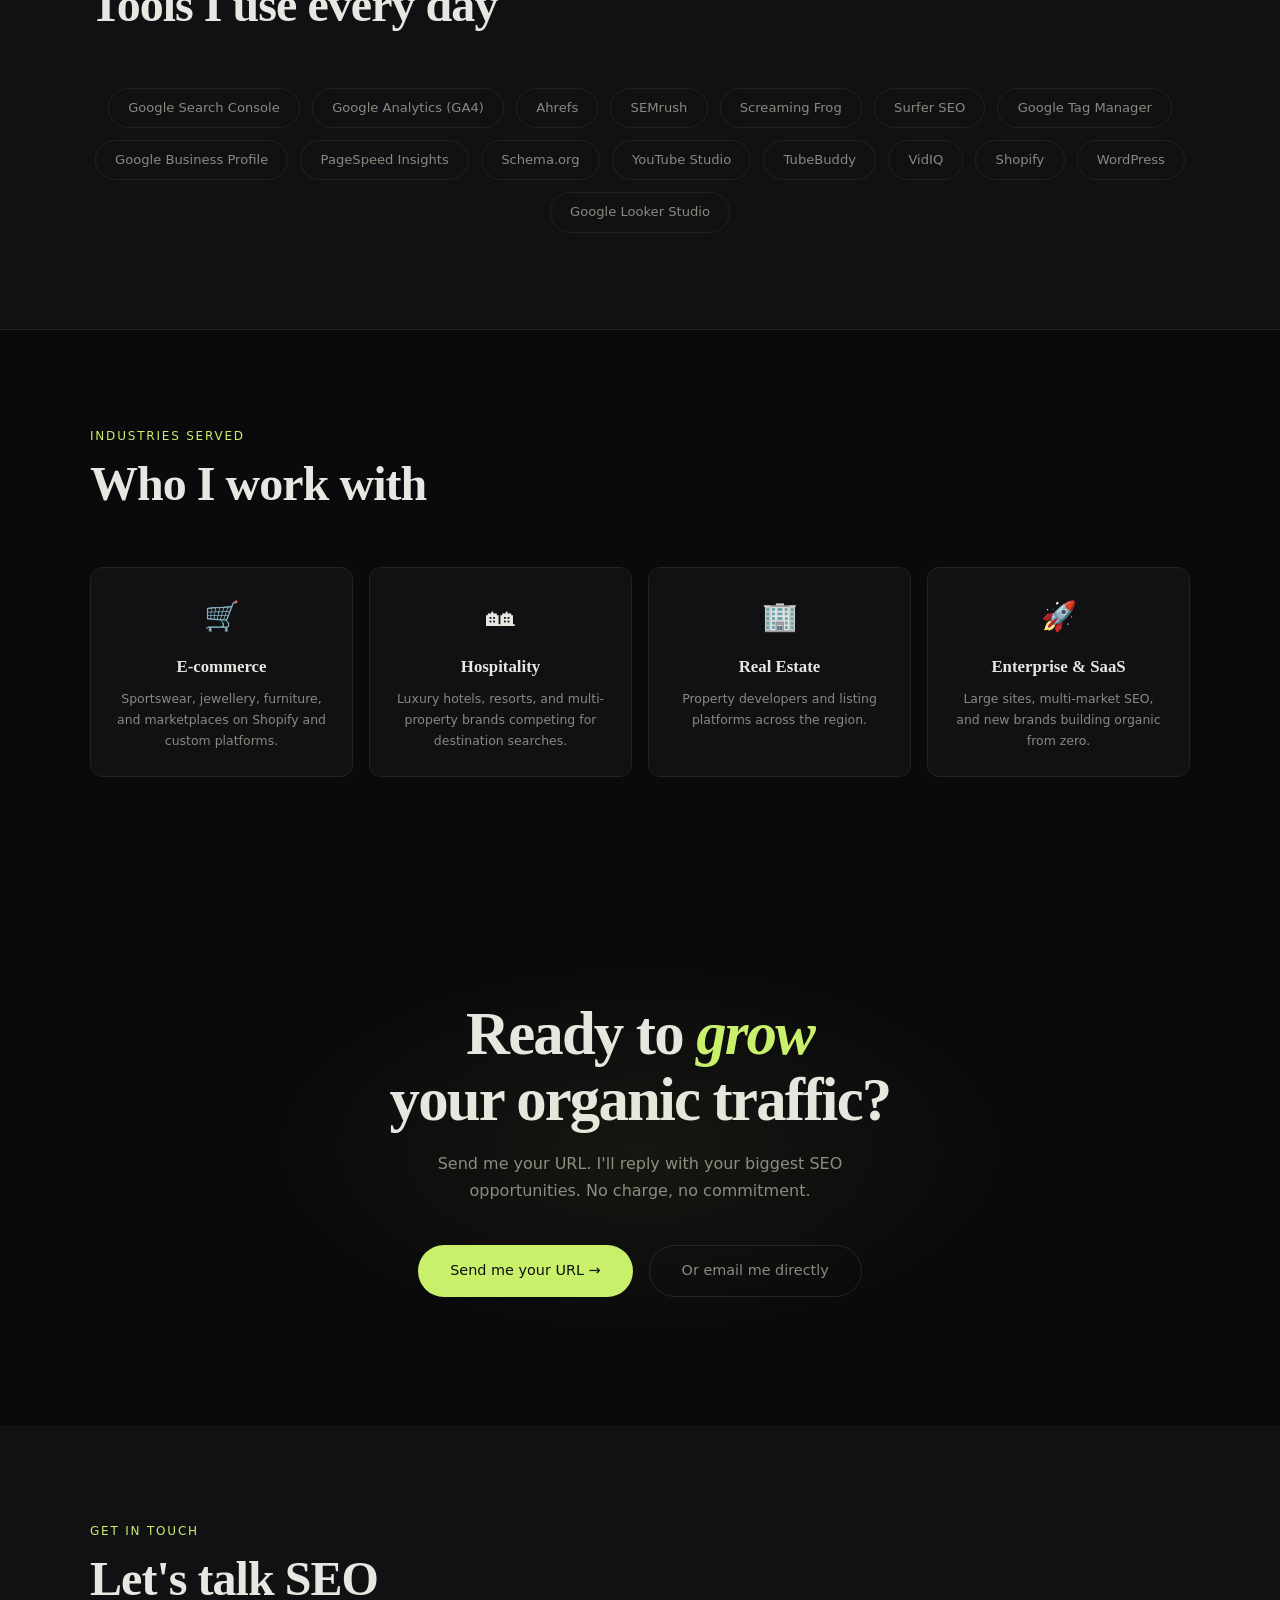
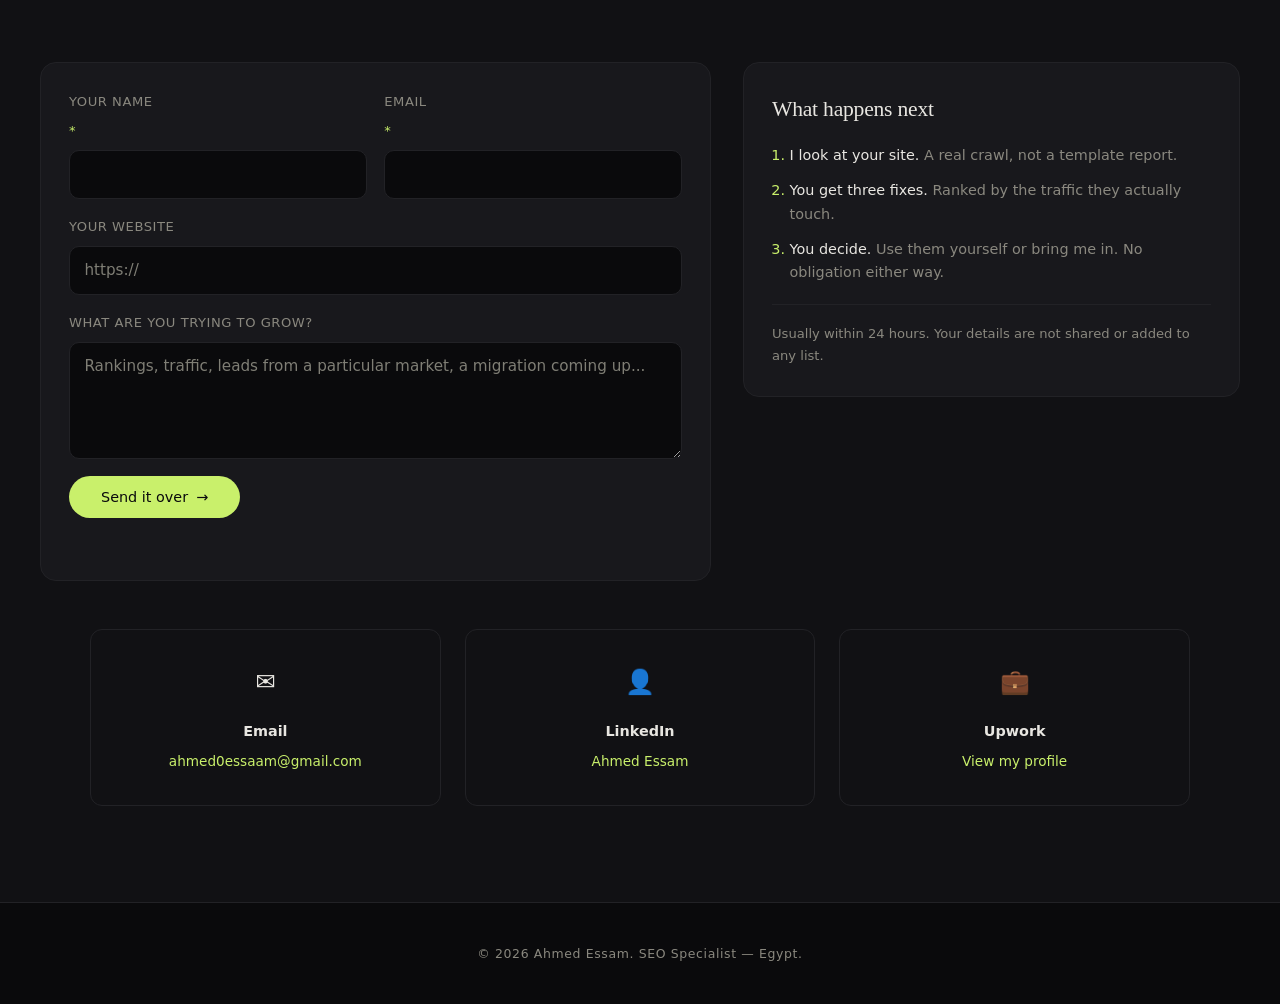
==== commit 6b76ef45: "Rework the funnel: proof first, real form, sticky mobile CTA The page previously put nine service ca" ====
--- a/index.html
+++ b/index.html
@@ -3,7 +3,7 @@
 <head>
   <meta charset="UTF-8">
   <meta name="viewport" content="width=device-width, initial-scale=1.0">
-  <meta http-equiv="Content-Security-Policy" content="default-src 'self'; img-src 'self' data:; style-src 'self' 'unsafe-inline' https://fonts.googleapis.com; font-src https://fonts.gstatic.com; script-src 'self' 'unsafe-inline'">
+  <meta http-equiv="Content-Security-Policy" content="default-src 'self'; connect-src 'self' https://ahmed-leads.hyve-dashboard.workers.dev; img-src 'self' data:; style-src 'self' 'unsafe-inline' https://fonts.googleapis.com; font-src https://fonts.gstatic.com; script-src 'self' 'unsafe-inline'">
   <title>Ahmed Essam | SEO Specialist &#8212; Technical SEO, GEO &amp; AI Search</title>
   <meta name="description" content="SEO Specialist with 4+ years of experience. 7.2M+ organic clicks for e-commerce, enterprise, and hospitality brands.">
   <meta property="og:title" content="Ahmed Essam | SEO Specialist">
@@ -47,9 +47,10 @@
     <h1>I make websites <em>rank.</em><br>Not someday &#8212; <em>now.</em></h1>
     <p class="hero-sub">SEO Specialist with 4+ years of experience. I've driven organic growth for e-commerce stores, enterprise brands, and luxury hospitality groups. From new sites at zero to properties pulling 4.8M+ clicks per year.</p>
     <div class="hero-actions">
-      <a href="#contact" class="btn-primary">Get a free SEO audit <span>&rarr;</span></a>
-      <a href="case-studies.html" class="btn-secondary">See my results</a>
-    </div>
+      <a href="#contact" class="btn-primary">Get your top 3 fixes <span>&rarr;</span></a>
+      <a href="#results" class="btn-secondary">See the numbers</a>
+    </div>
+    <p class="hero-promise">Send your URL and I&rsquo;ll reply with the three things I&rsquo;d fix first. Usually within 24 hours. No charge, no obligation.</p>
   </div>
 </section>
 
@@ -63,64 +64,8 @@
   </div>
 </section>
 
-<!-- Services -->
-<section class="section" id="services">
-  <div class="section-header">
-    <div class="section-label">What I do</div>
-    <h2 class="section-title">Full-spectrum SEO</h2>
-    <p class="section-desc">Every service is backed by data. I work with Google Search Console, not guesswork.</p>
-  </div>
-  <div class="services-grid">
-    <div class="service-card reveal">
-      <div class="service-icon" aria-hidden="true">&lt;/&gt;</div>
-      <h3>Technical SEO</h3>
-      <p>Crawl audits, Core Web Vitals, structured data, site architecture, XML sitemaps, and rendering fixes.</p>
-    </div>
-    <div class="service-card reveal">
-      <div class="service-icon" aria-hidden="true">&#9998;</div>
-      <h3>Content Strategy</h3>
-      <p>Content planning, gap analysis, topical authority mapping, and editorial calendars built around real search demand.</p>
-    </div>
-    <div class="service-card reveal">
-      <div class="service-icon" aria-hidden="true">&#10024;</div>
-      <h3>GEO &#8212; Generative Engine Optimization</h3>
-      <p>Optimize for AI-generated answers. Entity coverage, passage-level citability, and source authority signals for ChatGPT and Perplexity.</p>
-    </div>
-    <div class="service-card reveal">
-      <div class="service-icon" aria-hidden="true">&#9650;</div>
-      <h3>AEO &amp; AIO</h3>
-      <p>Answer Engine Optimization and AI Overview Optimization. Appear in featured snippets, Google AI Overviews, and People Also Ask boxes.</p>
-    </div>
-    <div class="service-card reveal">
-      <div class="service-icon" aria-hidden="true">&#9873;</div>
-      <h3>Local SEO &amp; GBP</h3>
-      <p>Google Business Profile optimization, local citations, map pack rankings, and review strategy.</p>
-    </div>
-    <div class="service-card reveal">
-      <div class="service-icon" aria-hidden="true">&#9654;</div>
-      <h3>YouTube SEO</h3>
-      <p>Video keyword research, metadata optimization, thumbnail CTR strategy, and channel authority building.</p>
-    </div>
-    <div class="service-card reveal">
-      <div class="service-icon" aria-hidden="true">&#9733;</div>
-      <h3>E-commerce SEO</h3>
-      <p>Shopify, WooCommerce, and custom platforms. Product schema, collection pages, and faceted navigation fixes.</p>
-    </div>
-    <div class="service-card reveal">
-      <div class="service-icon" aria-hidden="true">&#127760;</div>
-      <h3>International &amp; Multilingual SEO</h3>
-      <p>Hreflang implementation, Arabic SEO, regional keyword targeting, and multi-market content strategy.</p>
-    </div>
-    <div class="service-card reveal">
-      <div class="service-icon" aria-hidden="true">&#128196;</div>
-      <h3>On-Page SEO &amp; E-E-A-T</h3>
-      <p>Meta tags, heading structure, internal linking, author authority signals, and trust-building content elements.</p>
-    </div>
-  </div>
-</section>
-
 <!-- Featured Results -->
-<section class="section" style="background:var(--bg-card)">
+<section class="section" id="results" style="background:var(--bg-card)">
   <div class="section-header">
     <div class="section-label">Top results</div>
     <h2 class="section-title">Numbers that speak</h2>
@@ -163,6 +108,62 @@
   </div>
   <div style="max-width:1100px;margin:2.5rem auto 0;text-align:center;">
     <a href="case-studies.html" class="btn-secondary">View all 11 case studies &rarr;</a>
+  </div>
+</section>
+
+<!-- Services -->
+<section class="section" id="services">
+  <div class="section-header">
+    <div class="section-label">What I do</div>
+    <h2 class="section-title">Full-spectrum SEO</h2>
+    <p class="section-desc">Every service is backed by data. I work with Google Search Console, not guesswork.</p>
+  </div>
+  <div class="services-grid">
+    <div class="service-card reveal">
+      <div class="service-icon" aria-hidden="true">&lt;/&gt;</div>
+      <h3>Technical SEO</h3>
+      <p>Crawl audits, Core Web Vitals, structured data, site architecture, XML sitemaps, and rendering fixes.</p>
+    </div>
+    <div class="service-card reveal">
+      <div class="service-icon" aria-hidden="true">&#9998;</div>
+      <h3>Content Strategy</h3>
+      <p>Content planning, gap analysis, topical authority mapping, and editorial calendars built around real search demand.</p>
+    </div>
+    <div class="service-card reveal">
+      <div class="service-icon" aria-hidden="true">&#10024;</div>
+      <h3>GEO &#8212; Generative Engine Optimization</h3>
+      <p>Optimize for AI-generated answers. Entity coverage, passage-level citability, and source authority signals for ChatGPT and Perplexity.</p>
+    </div>
+    <div class="service-card reveal">
+      <div class="service-icon" aria-hidden="true">&#9650;</div>
+      <h3>AEO &amp; AIO</h3>
+      <p>Answer Engine Optimization and AI Overview Optimization. Appear in featured snippets, Google AI Overviews, and People Also Ask boxes.</p>
+    </div>
+    <div class="service-card reveal">
+      <div class="service-icon" aria-hidden="true">&#9873;</div>
+      <h3>Local SEO &amp; GBP</h3>
+      <p>Google Business Profile optimization, local citations, map pack rankings, and review strategy.</p>
+    </div>
+    <div class="service-card reveal">
+      <div class="service-icon" aria-hidden="true">&#9654;</div>
+      <h3>YouTube SEO</h3>
+      <p>Video keyword research, metadata optimization, thumbnail CTR strategy, and channel authority building.</p>
+    </div>
+    <div class="service-card reveal">
+      <div class="service-icon" aria-hidden="true">&#9733;</div>
+      <h3>E-commerce SEO</h3>
+      <p>Shopify, WooCommerce, and custom platforms. Product schema, collection pages, and faceted navigation fixes.</p>
+    </div>
+    <div class="service-card reveal">
+      <div class="service-icon" aria-hidden="true">&#127760;</div>
+      <h3>International &amp; Multilingual SEO</h3>
+      <p>Hreflang implementation, Arabic SEO, regional keyword targeting, and multi-market content strategy.</p>
+    </div>
+    <div class="service-card reveal">
+      <div class="service-icon" aria-hidden="true">&#128196;</div>
+      <h3>On-Page SEO &amp; E-E-A-T</h3>
+      <p>Meta tags, heading structure, internal linking, author authority signals, and trust-building content elements.</p>
+    </div>
   </div>
 </section>
 
@@ -299,8 +300,8 @@
   <h2>Ready to <em>grow</em><br>your organic traffic?</h2>
   <p>Send me your URL. I'll reply with your biggest SEO opportunities. No charge, no commitment.</p>
   <div class="cta-actions">
-    <a href="mailto:ahmed0essaam@gmail.com" class="btn-primary" target="_blank" rel="noopener noreferrer">Hire me &rarr;</a>
-    <a href="mailto:ahmed0essaam@gmail.com" class="btn-secondary">Email me directly</a>
+    <a href="#lead-form" class="btn-primary">Send me your URL &rarr;</a>
+    <a href="mailto:ahmed0essaam@gmail.com" class="btn-secondary">Or email me directly</a>
   </div>
 </section>
 
@@ -310,6 +311,43 @@
     <div class="section-label">Get in touch</div>
     <h2 class="section-title">Let's talk SEO</h2>
   </div>
+  <div class="lead-layout">
+    <form id="lead-form" class="lead-form" novalidate>
+      <div class="lead-row">
+        <label for="lead-name">Your name <span class="req" aria-hidden="true">*</span>
+          <input id="lead-name" name="name" type="text" required maxlength="120" autocomplete="name">
+        </label>
+        <label for="lead-email">Email <span class="req" aria-hidden="true">*</span>
+          <input id="lead-email" name="email" type="email" required maxlength="254" autocomplete="email">
+        </label>
+      </div>
+      <label for="lead-website">Your website
+        <input id="lead-website" name="website" type="url" maxlength="300" autocomplete="url" placeholder="https://">
+      </label>
+      <label for="lead-goal">What are you trying to grow?
+        <textarea id="lead-goal" name="goal" rows="4" maxlength="4000" placeholder="Rankings, traffic, leads from a particular market, a migration coming up..."></textarea>
+      </label>
+      <!-- Honeypot. Hidden from people, filled by bots, checked server-side. -->
+      <div class="lead-hp" aria-hidden="true">
+        <label for="lead-company">Company</label>
+        <input id="lead-company" name="company" type="text" tabindex="-1" autocomplete="off">
+      </div>
+      <button type="submit" class="btn-primary" id="lead-submit">Send it over <span>&rarr;</span></button>
+      <p class="lead-status" id="lead-status" role="status" aria-live="polite"></p>
+      <noscript><p class="lead-status">This form needs JavaScript. Email <a href="mailto:ahmed0essaam@gmail.com">ahmed0essaam@gmail.com</a> instead.</p></noscript>
+    </form>
+
+    <aside class="lead-trust">
+      <h3>What happens next</h3>
+      <ol>
+        <li><strong>I look at your site.</strong> A real crawl, not a template report.</li>
+        <li><strong>You get three fixes.</strong> Ranked by the traffic they actually touch.</li>
+        <li><strong>You decide.</strong> Use them yourself or bring me in. No obligation either way.</li>
+      </ol>
+      <p class="lead-trust-note">Usually within 24 hours. Your details are not shared or added to any list.</p>
+    </aside>
+  </div>
+
   <div class="contact-grid">
     <div class="contact-card">
       <div class="contact-card-icon" aria-hidden="true">&#9993;</div>
@@ -329,10 +367,18 @@
   </div>
 </section>
 
+<!-- Phones only. A pinned bar rather than a timed overlay: always reachable,
+     never covers content, nothing to dismiss. -->
+<div class="sticky-cta" id="stickyCta" hidden>
+  <span>Free: your top 3 SEO fixes</span>
+  <a href="#lead-form" class="sticky-cta-btn">Get them</a>
+</div>
+
 <footer>
   <p>&copy; 2026 Ahmed Essam. SEO Specialist &#8212; Egypt.</p>
 </footer>
 
 <script src="js/main.js"></script>
+<script src="js/lead-form.js"></script>
 </body>
 </html>
--- a/css/home.css
+++ b/css/home.css
@@ -184,3 +184,97 @@
   .deliverable { padding: 1rem 1.1rem; gap: .75rem; }
   .deliverable-name { font-size: .86rem; }
 }
+
+/* ── HERO PROMISE ── */
+.hero-promise {
+  margin-top: 1.25rem; max-width: 46ch;
+  font-size: .88rem; color: var(--text-muted); line-height: 1.6;
+}
+
+/* ── LEAD FORM ── */
+.lead-layout {
+  display: grid; gap: 2rem; margin-bottom: 3rem;
+  grid-template-columns: minmax(0, 1.35fr) minmax(0, 1fr);
+  align-items: start;
+}
+.lead-form {
+  background: var(--bg-elevated); border: 1px solid var(--border);
+  border-radius: 16px; padding: 1.75rem;
+  display: flex; flex-direction: column; gap: 1.1rem;
+}
+.lead-row { display: grid; gap: 1.1rem; grid-template-columns: 1fr 1fr; }
+.lead-form label {
+  display: flex; flex-direction: column; gap: .45rem;
+  font-size: .82rem; letter-spacing: .04em; text-transform: uppercase;
+  color: var(--text-muted);
+}
+.lead-form .req { color: var(--accent); }
+.lead-form input,
+.lead-form textarea {
+  background: var(--bg); color: var(--text);
+  border: 1px solid var(--border); border-radius: 10px;
+  padding: .75rem .9rem;
+  font-family: var(--sans); font-size: .95rem; line-height: 1.5;
+  text-transform: none; letter-spacing: normal;
+  transition: border-color .2s;
+  width: 100%;
+}
+.lead-form textarea { resize: vertical; min-height: 96px; }
+.lead-form input::placeholder,
+.lead-form textarea::placeholder { color: #7f7e75; }
+.lead-form input:focus,
+.lead-form textarea:focus { outline: none; border-color: var(--accent); }
+.lead-form input[aria-invalid="true"],
+.lead-form textarea[aria-invalid="true"] { border-color: #ff8a8a; }
+.lead-form button { align-self: flex-start; border: none; cursor: pointer; font-family: var(--sans); }
+.lead-form button[disabled] { opacity: .55; cursor: progress; transform: none; box-shadow: none; }
+
+/* Off-screen rather than display:none so a bot that reads styles still fills it. */
+.lead-hp {
+  position: absolute; width: 1px; height: 1px;
+  overflow: hidden; clip: rect(0 0 0 0); white-space: nowrap;
+}
+
+.lead-status { margin: 0; font-size: .88rem; line-height: 1.6; min-height: 1.2em; }
+.lead-status.is-error { color: #ff8a8a; }
+.lead-status.is-ok { color: var(--accent); }
+
+.lead-trust {
+  background: var(--bg-elevated); border: 1px solid var(--border);
+  border-radius: 16px; padding: 1.75rem;
+}
+.lead-trust h3 {
+  font-family: var(--serif); font-size: 1.35rem; font-weight: 400;
+  margin-bottom: 1rem; letter-spacing: -.01em;
+}
+.lead-trust ol { margin: 0 0 1.25rem; padding-left: 1.1rem; display: grid; gap: .8rem; }
+.lead-trust li { font-size: .9rem; color: var(--text-muted); line-height: 1.6; }
+.lead-trust li strong { color: var(--text); font-weight: 500; }
+.lead-trust li::marker { color: var(--accent); }
+.lead-trust-note {
+  margin: 0; padding-top: 1.1rem; border-top: 1px solid var(--border);
+  font-size: .82rem; color: var(--text-muted);
+}
+
+/* ── STICKY MOBILE CTA ── */
+.sticky-cta { display: none; }
+@media (max-width: 900px) {
+  .lead-layout { grid-template-columns: 1fr; }
+  .lead-row { grid-template-columns: 1fr; }
+
+  .sticky-cta:not([hidden]) {
+    display: flex; align-items: center; justify-content: space-between; gap: 1rem;
+    position: fixed; left: 0; right: 0; bottom: 0; z-index: 98;
+    padding: .75rem 1.25rem;
+    background: rgba(10,10,12,.97);
+    border-top: 1px solid var(--border);
+  }
+  .sticky-cta span { font-size: .85rem; color: var(--text); }
+  .sticky-cta-btn {
+    background: var(--accent); color: var(--bg);
+    padding: .6rem 1.2rem; border-radius: 100px;
+    font-size: .85rem; font-weight: 500; white-space: nowrap;
+  }
+  /* Keep the footer clear of the bar. */
+  footer { padding-bottom: 5rem; }
+}
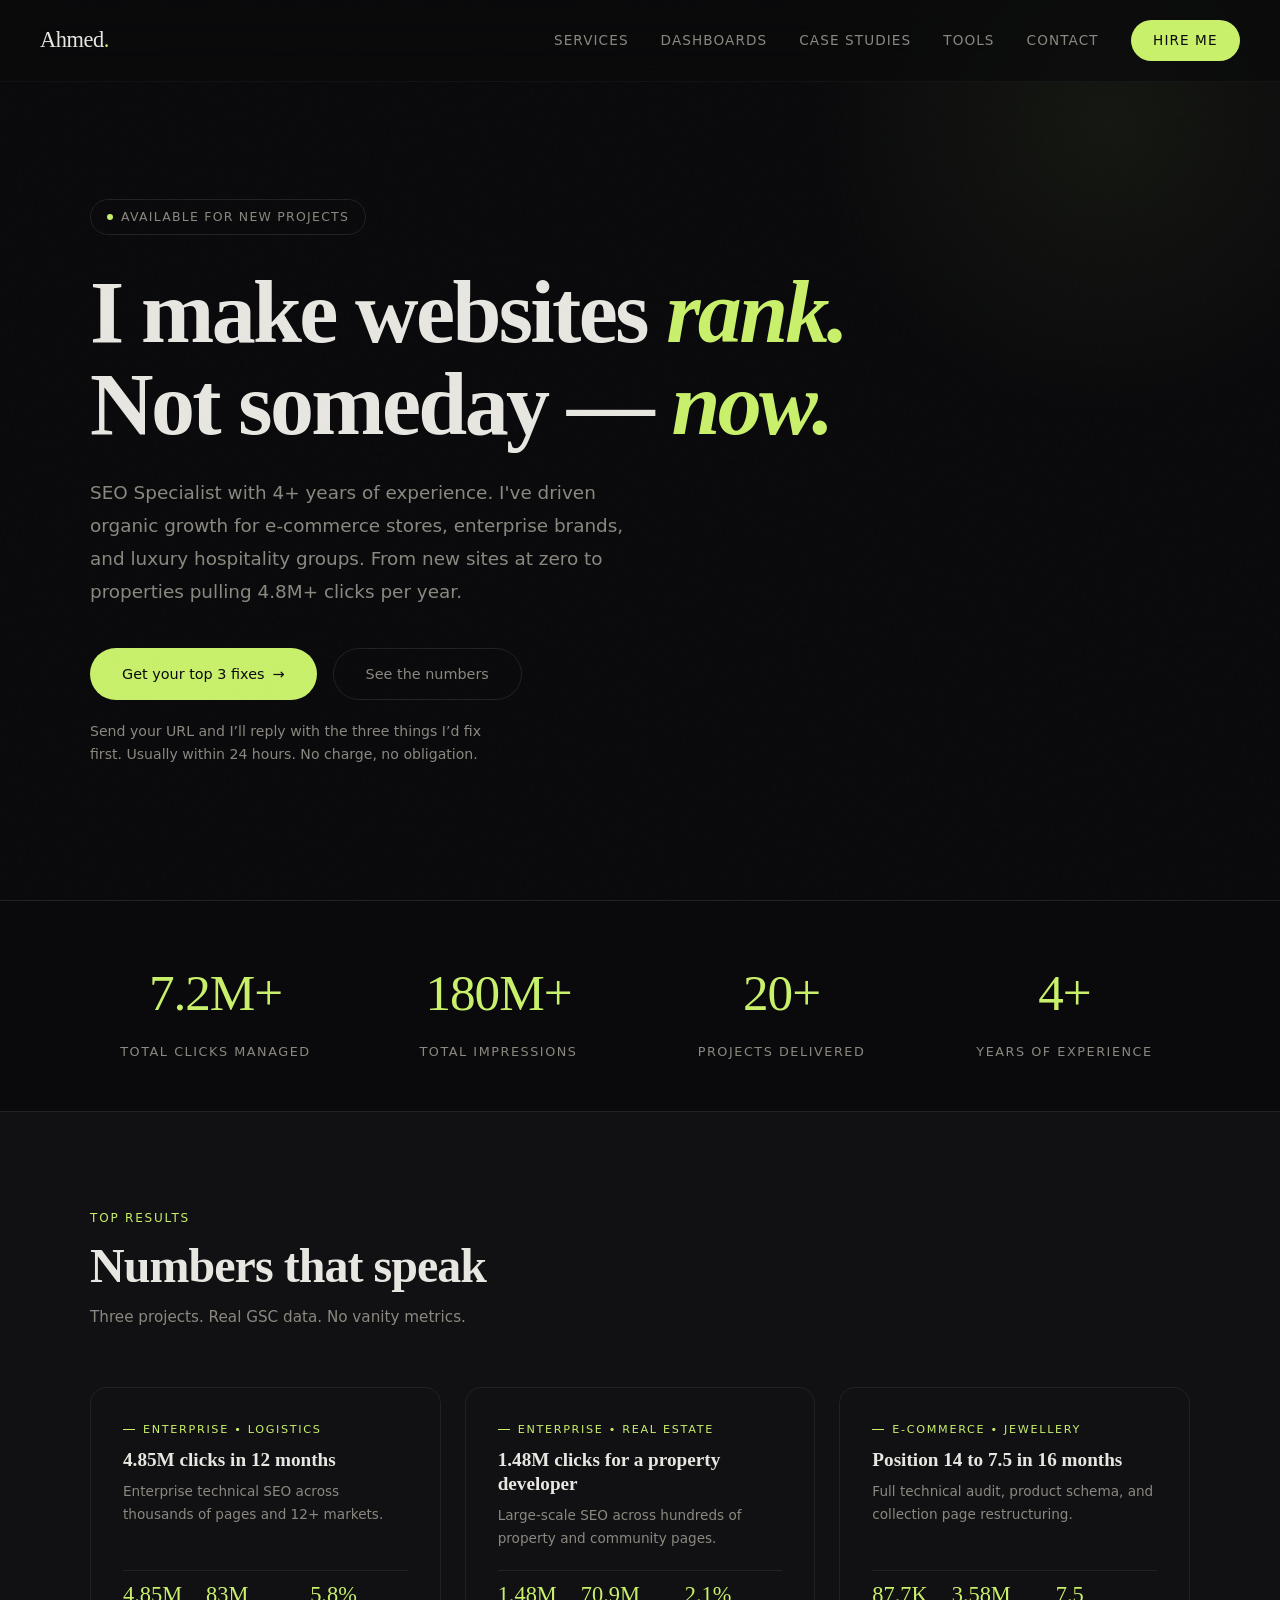
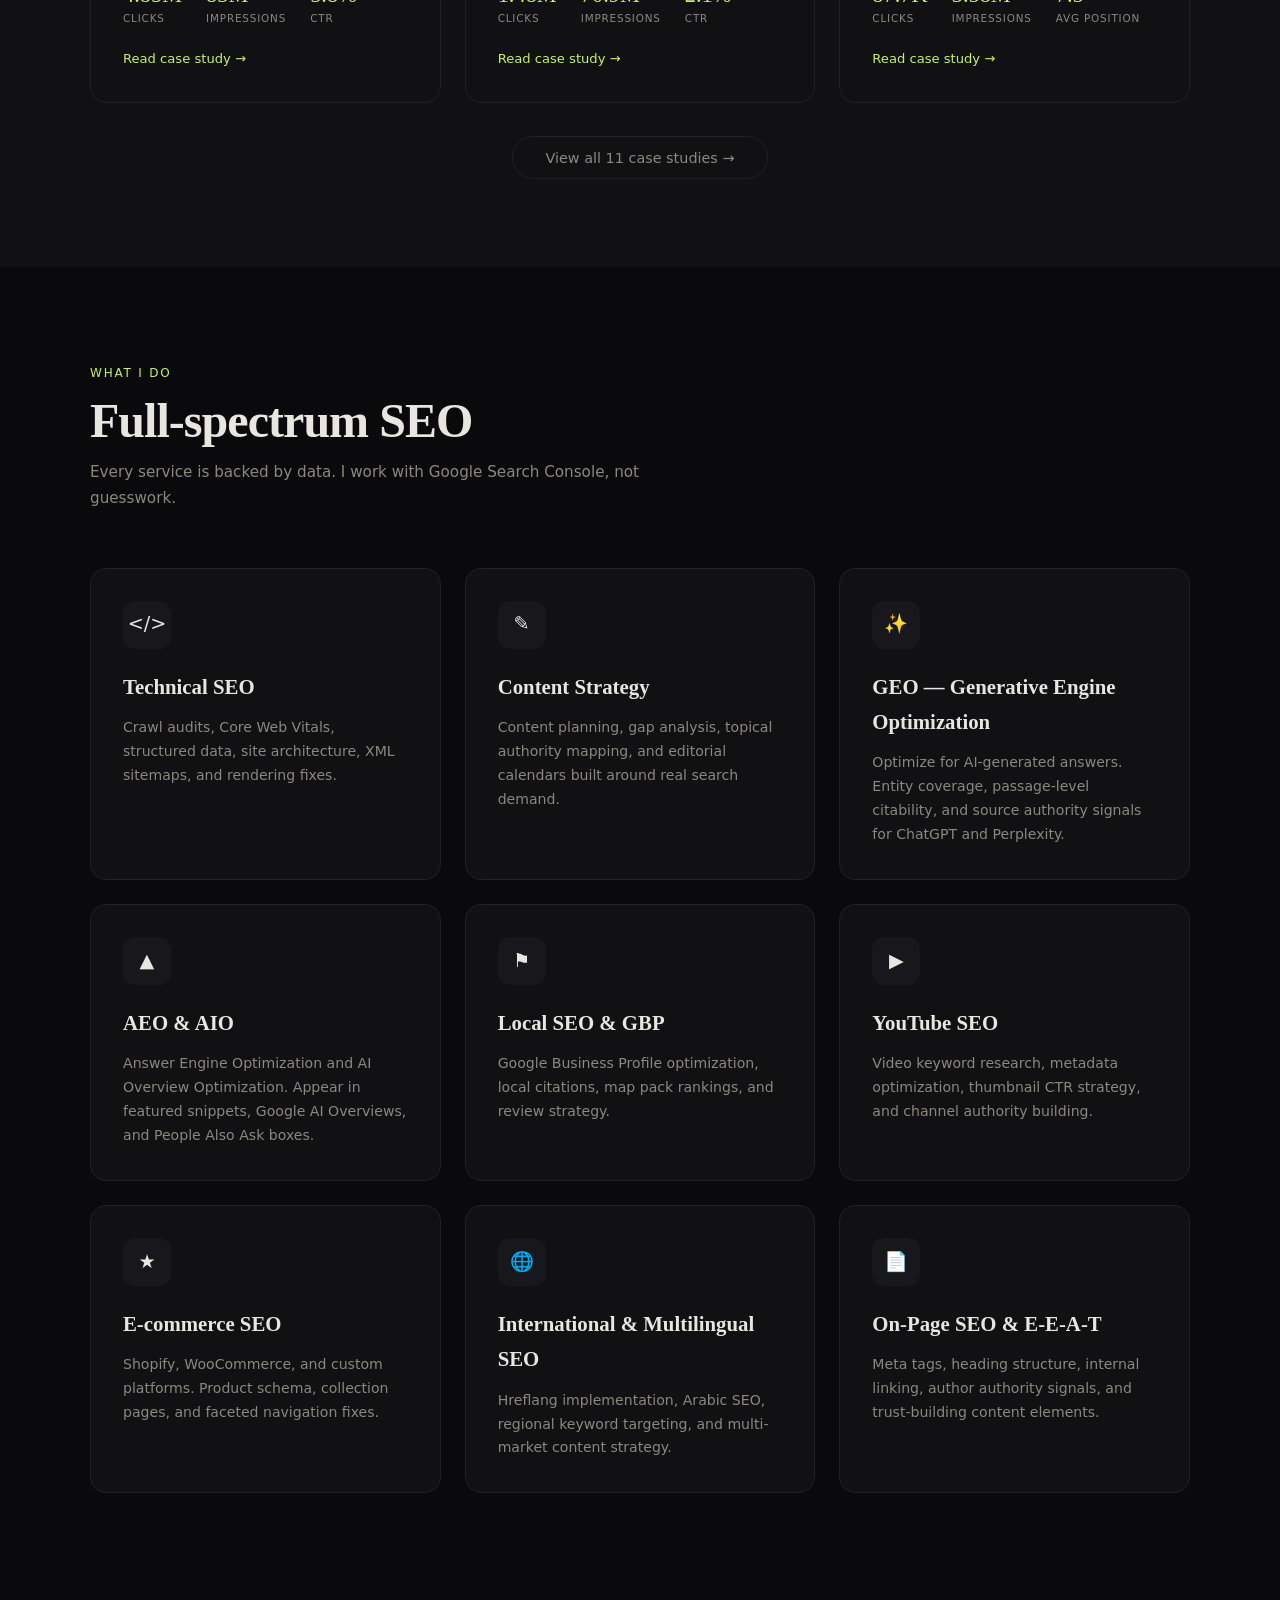
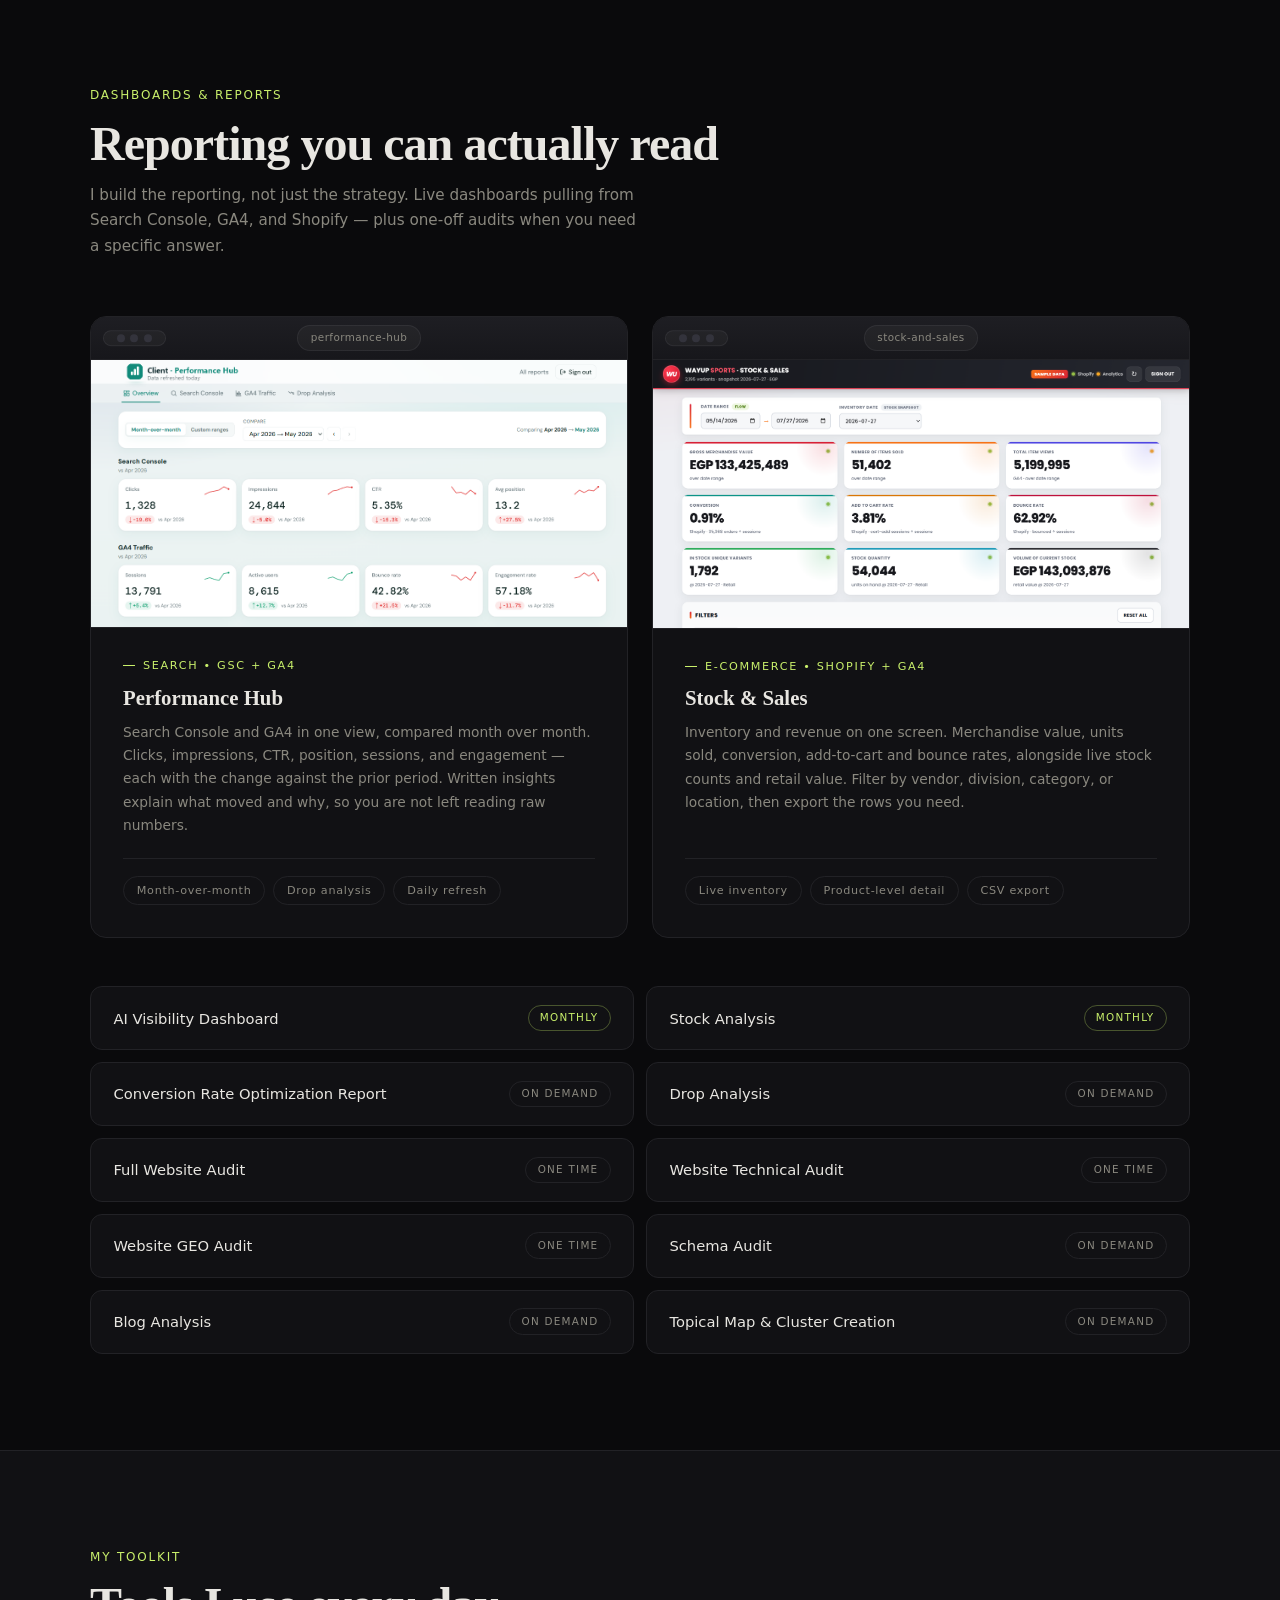
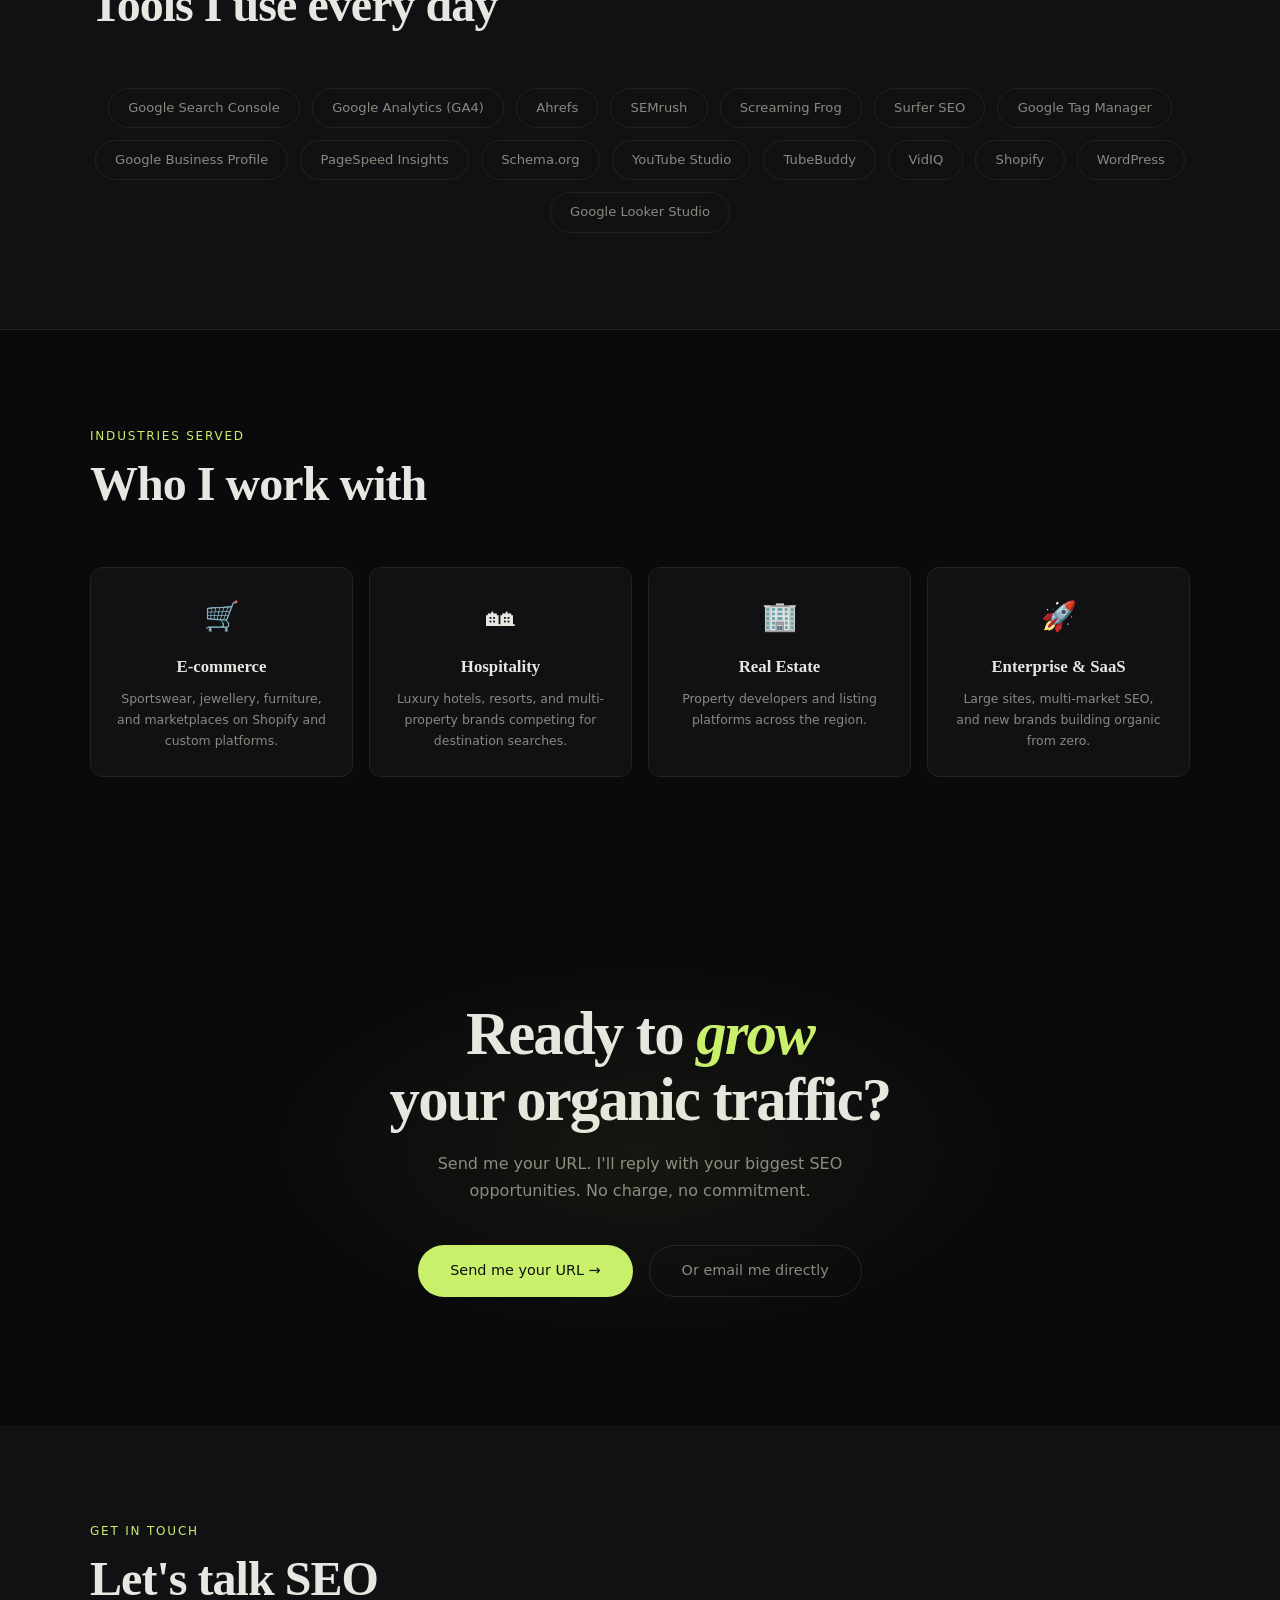
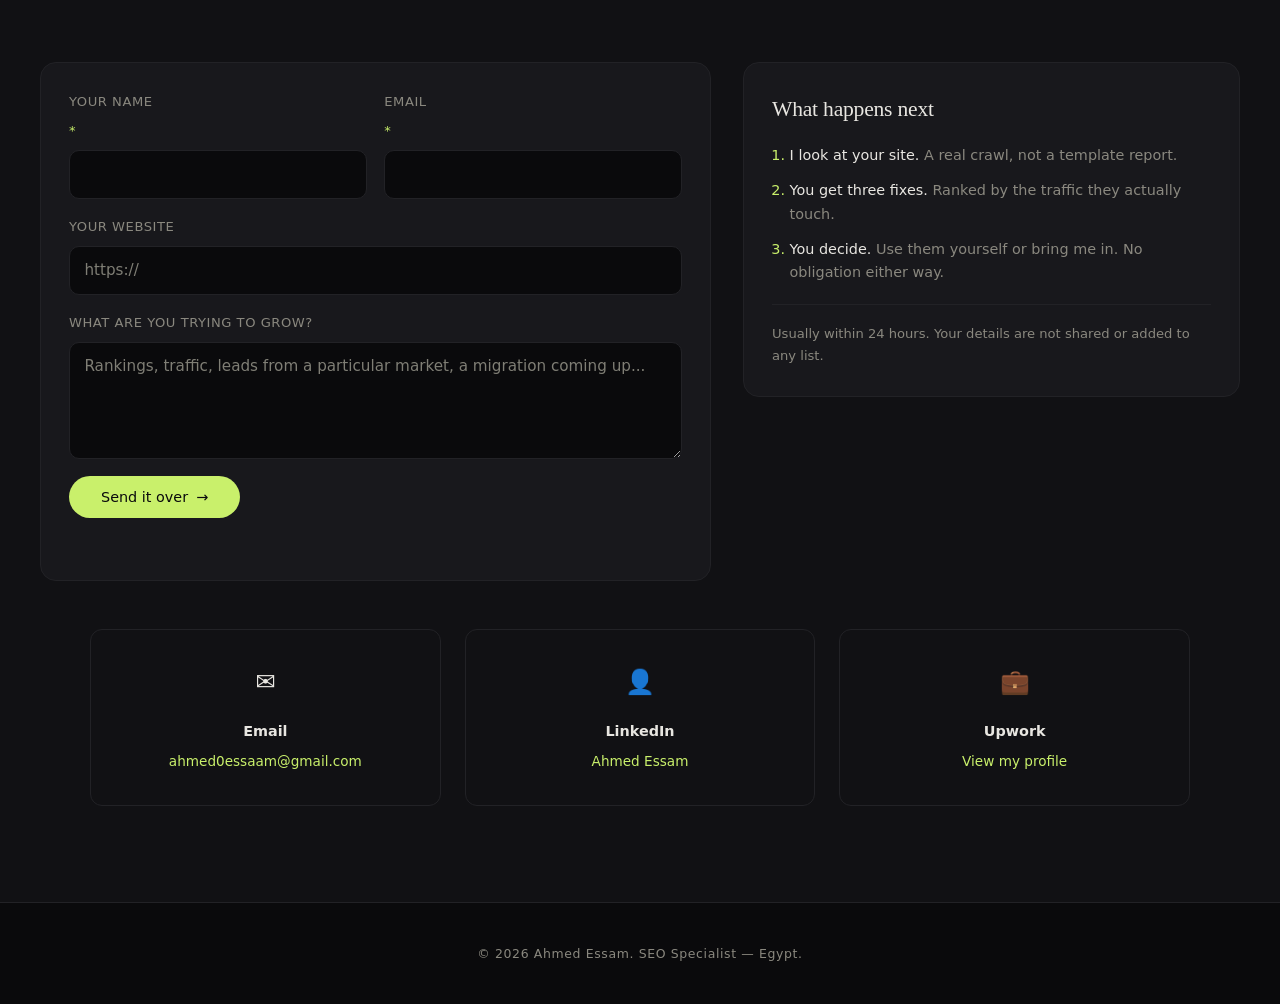
==== commit a2f09fe7: "Fix defects found by a Codex review, and the 8 pages I had missed Codex reviewed the code and found " ====
--- a/index.html
+++ b/index.html
@@ -15,6 +15,28 @@
   <noscript><link rel="stylesheet" href="https://fonts.googleapis.com/css2?family=Instrument+Serif:ital@0;1&family=DM+Sans:ital,opsz,wght@0,9..40,300;0,9..40,400;0,9..40,500;0,9..40,600;1,9..40,300;1,9..40,400&display=swap"></noscript>
   <link rel="stylesheet" href="css/main.css">
   <link rel="stylesheet" href="css/home.css">
+  <link rel="canonical" href="https://ahmed0essam.github.io/portfolio/">
+  <meta property="og:url" content="https://ahmed0essam.github.io/portfolio/">
+  <meta property="og:image" content="https://ahmed0essam.github.io/portfolio/images/case-enterprise-logistics.jpg">
+  <meta name="twitter:card" content="summary_large_image">
+<script type="application/ld+json">
+{
+  "@context": "https://schema.org",
+  "@type": "Person",
+  "name": "Ahmed Essam",
+  "jobTitle": "SEO Specialist",
+  "email": "mailto:ahmed0essaam@gmail.com",
+  "url": "https://ahmed0essam.github.io/portfolio/",
+  "image": "https://ahmed0essam.github.io/portfolio/images/case-enterprise-logistics.jpg",
+  "sameAs": ["https://eg.linkedin.com/in/-ahmed-essam", "https://github.com/ahmed0essam"],
+  "address": { "@type": "PostalAddress", "addressCountry": "EG" },
+  "knowsAbout": [
+    "Technical SEO", "Search Engine Optimization", "Structured Data",
+    "Generative Engine Optimization", "Content Strategy",
+    "International SEO", "E-commerce SEO", "Local SEO"
+  ]
+}
+</script>
 </head>
 <body>
 
@@ -312,7 +334,8 @@
     <h2 class="section-title">Let's talk SEO</h2>
   </div>
   <div class="lead-layout">
-    <form id="lead-form" class="lead-form" novalidate>
+    <form id="lead-form" class="lead-form" novalidate
+            method="post" action="https://ahmed-leads.hyve-dashboard.workers.dev/submit">
       <div class="lead-row">
         <label for="lead-name">Your name <span class="req" aria-hidden="true">*</span>
           <input id="lead-name" name="name" type="text" required maxlength="120" autocomplete="name">
--- a/css/main.css
+++ b/css/main.css
@@ -34,7 +34,7 @@
 }
 
 /* ── NAV ── */
-nav {
+body > nav {
   position: fixed; top: 0; left: 0; right: 0; z-index: 100;
   padding: 1.25rem 2.5rem;
   display: flex; justify-content: space-between; align-items: center;
@@ -56,6 +56,9 @@
   transition: transform .3s, box-shadow .3s;
 }
 .nav-cta:hover { transform: translateY(-1px); box-shadow: 0 4px 24px rgba(201,240,107,.25); }
+/* Specificity has to beat `.nav-links a`, which would otherwise win. */
+.nav-links a.nav-cta,
+.nav-links a.nav-cta:hover { color: var(--bg); }
 .mobile-toggle {
   display: none; background: none; border: none;
   color: var(--text); font-size: 1.5rem; cursor: pointer;
@@ -66,6 +69,7 @@
   padding: 1.5rem; flex-direction: column; gap: 1rem; z-index: 99;
 }
 .mobile-nav.open { display: flex; }
+@media (min-width: 901px) { .mobile-nav.open { display: none; } }
 .mobile-nav a { font-size: .95rem; color: var(--text-muted); padding: .5rem 0; }
 
 /* ── BUTTONS ── */
@@ -95,8 +99,8 @@
 footer p { font-size: .78rem; color: var(--text-muted); letter-spacing: .05em; }
 
 /* ── REVEAL ANIMATION ── */
-.reveal { opacity: 0; transform: translateY(40px); transition: opacity .7s cubic-bezier(.25,.46,.45,.94), transform .7s cubic-bezier(.25,.46,.45,.94); }
-.reveal.visible { opacity: 1; transform: translateY(0); }
+.js-reveal .reveal { opacity: 0; transform: translateY(40px); transition: opacity .7s cubic-bezier(.25,.46,.45,.94), transform .7s cubic-bezier(.25,.46,.45,.94); }
+.js-reveal .reveal.visible { opacity: 1; transform: translateY(0); }
 
 @keyframes fadeUp { from { opacity: 0; transform: translateY(30px); } to { opacity: 1; transform: translateY(0); } }
 @keyframes pulse { 0%, 100% { opacity: 1; } 50% { opacity: .4; } }
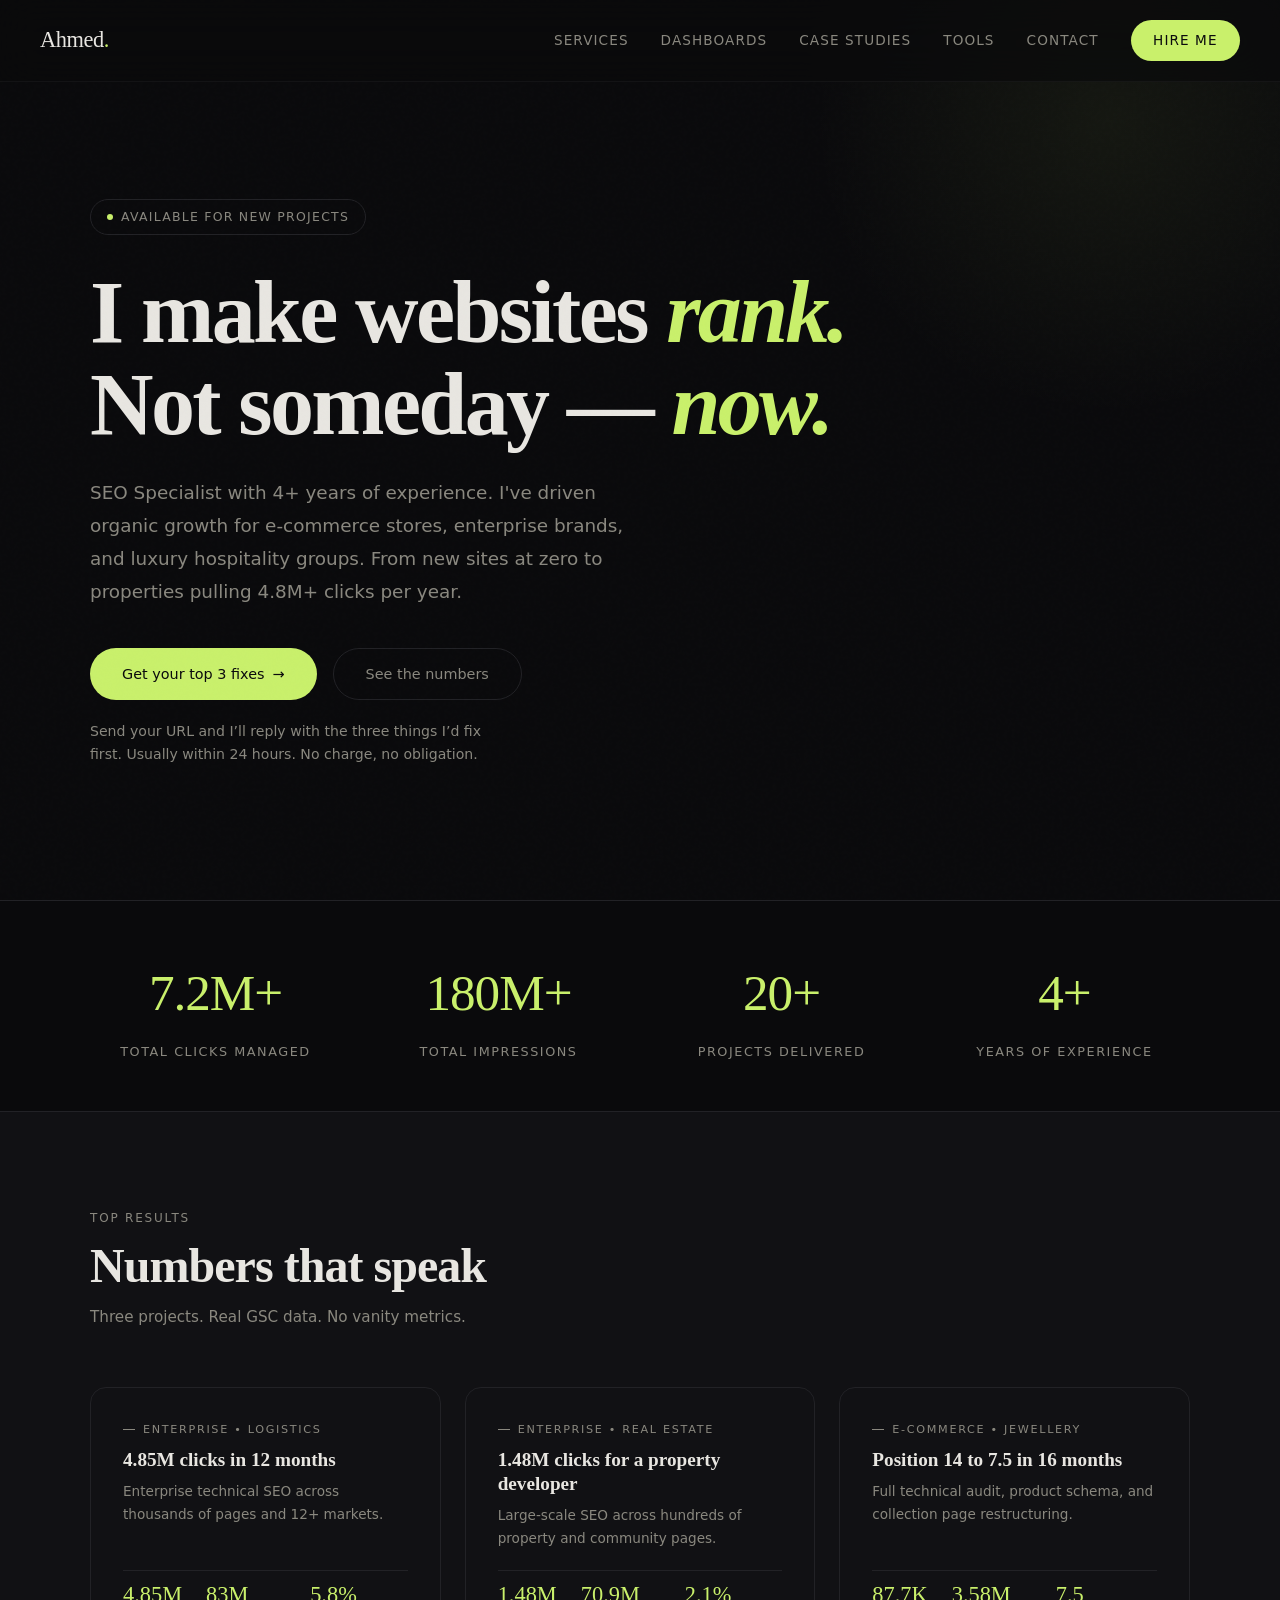
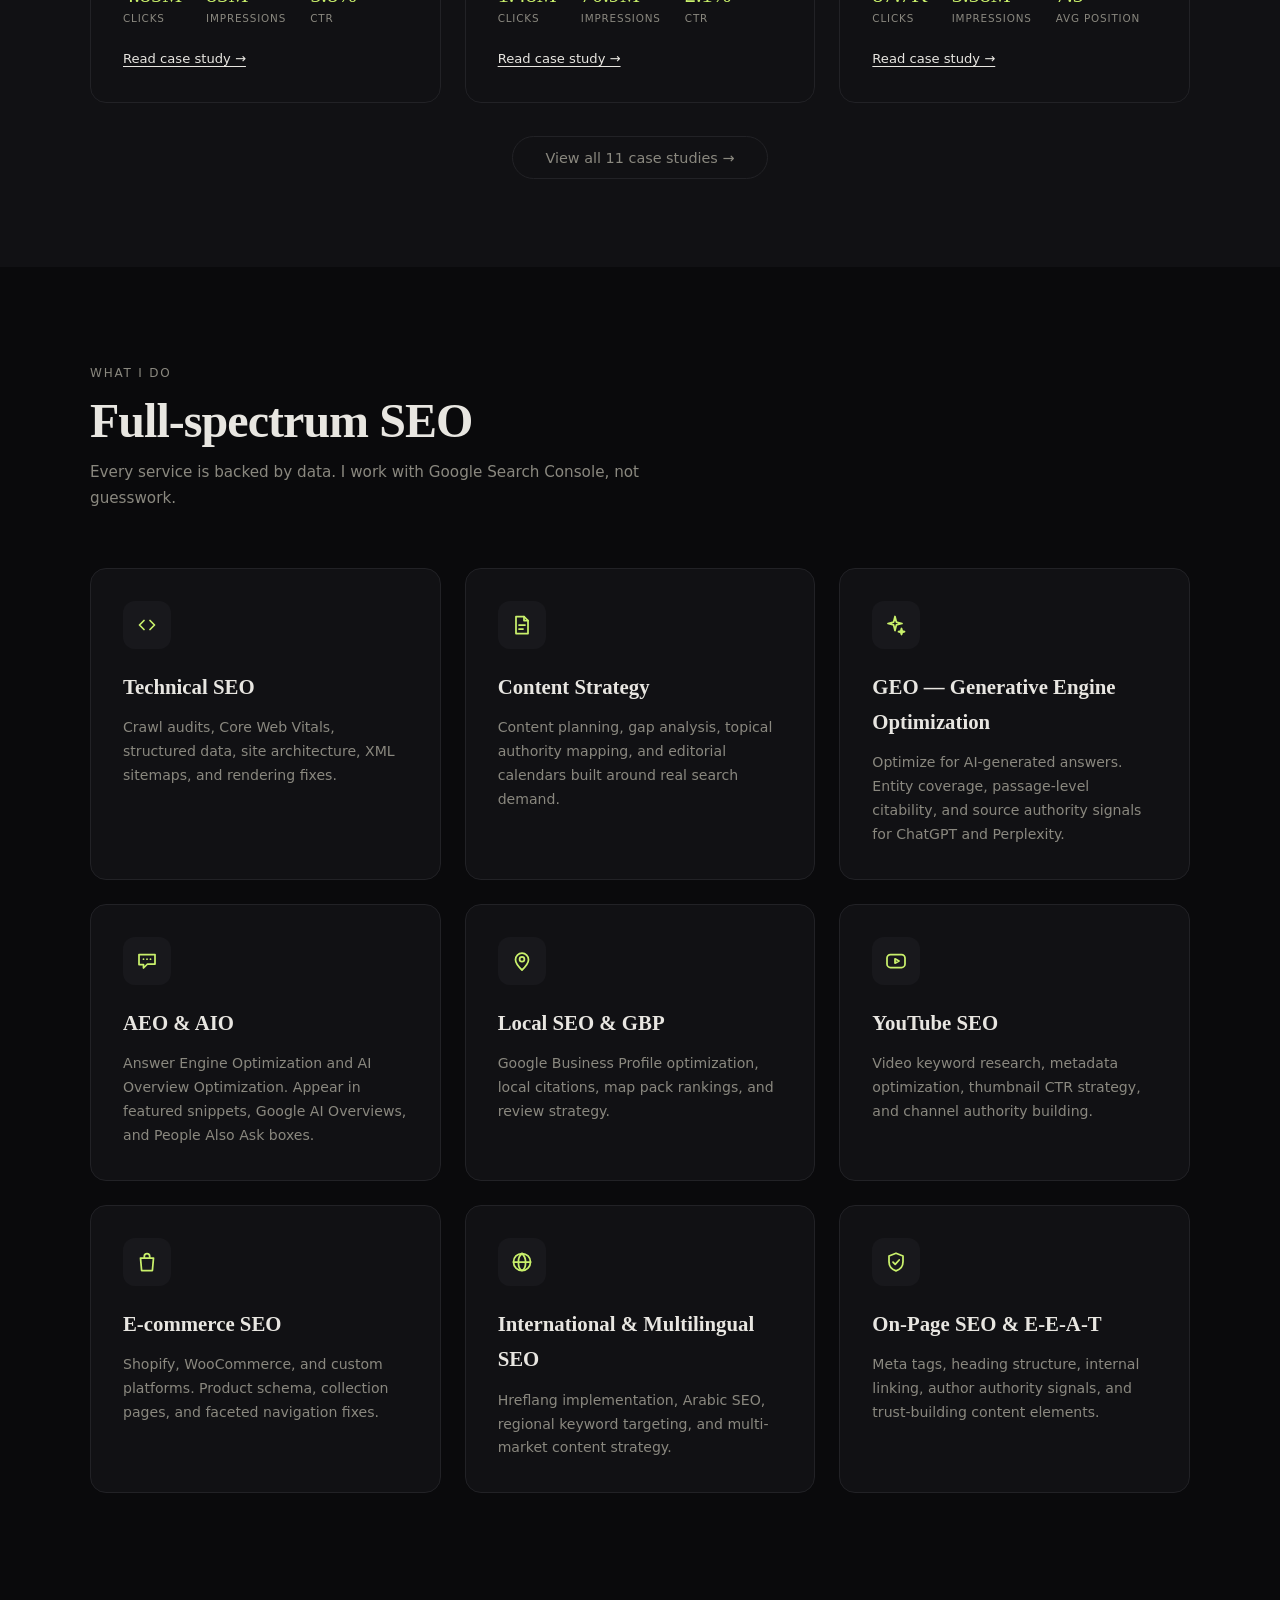
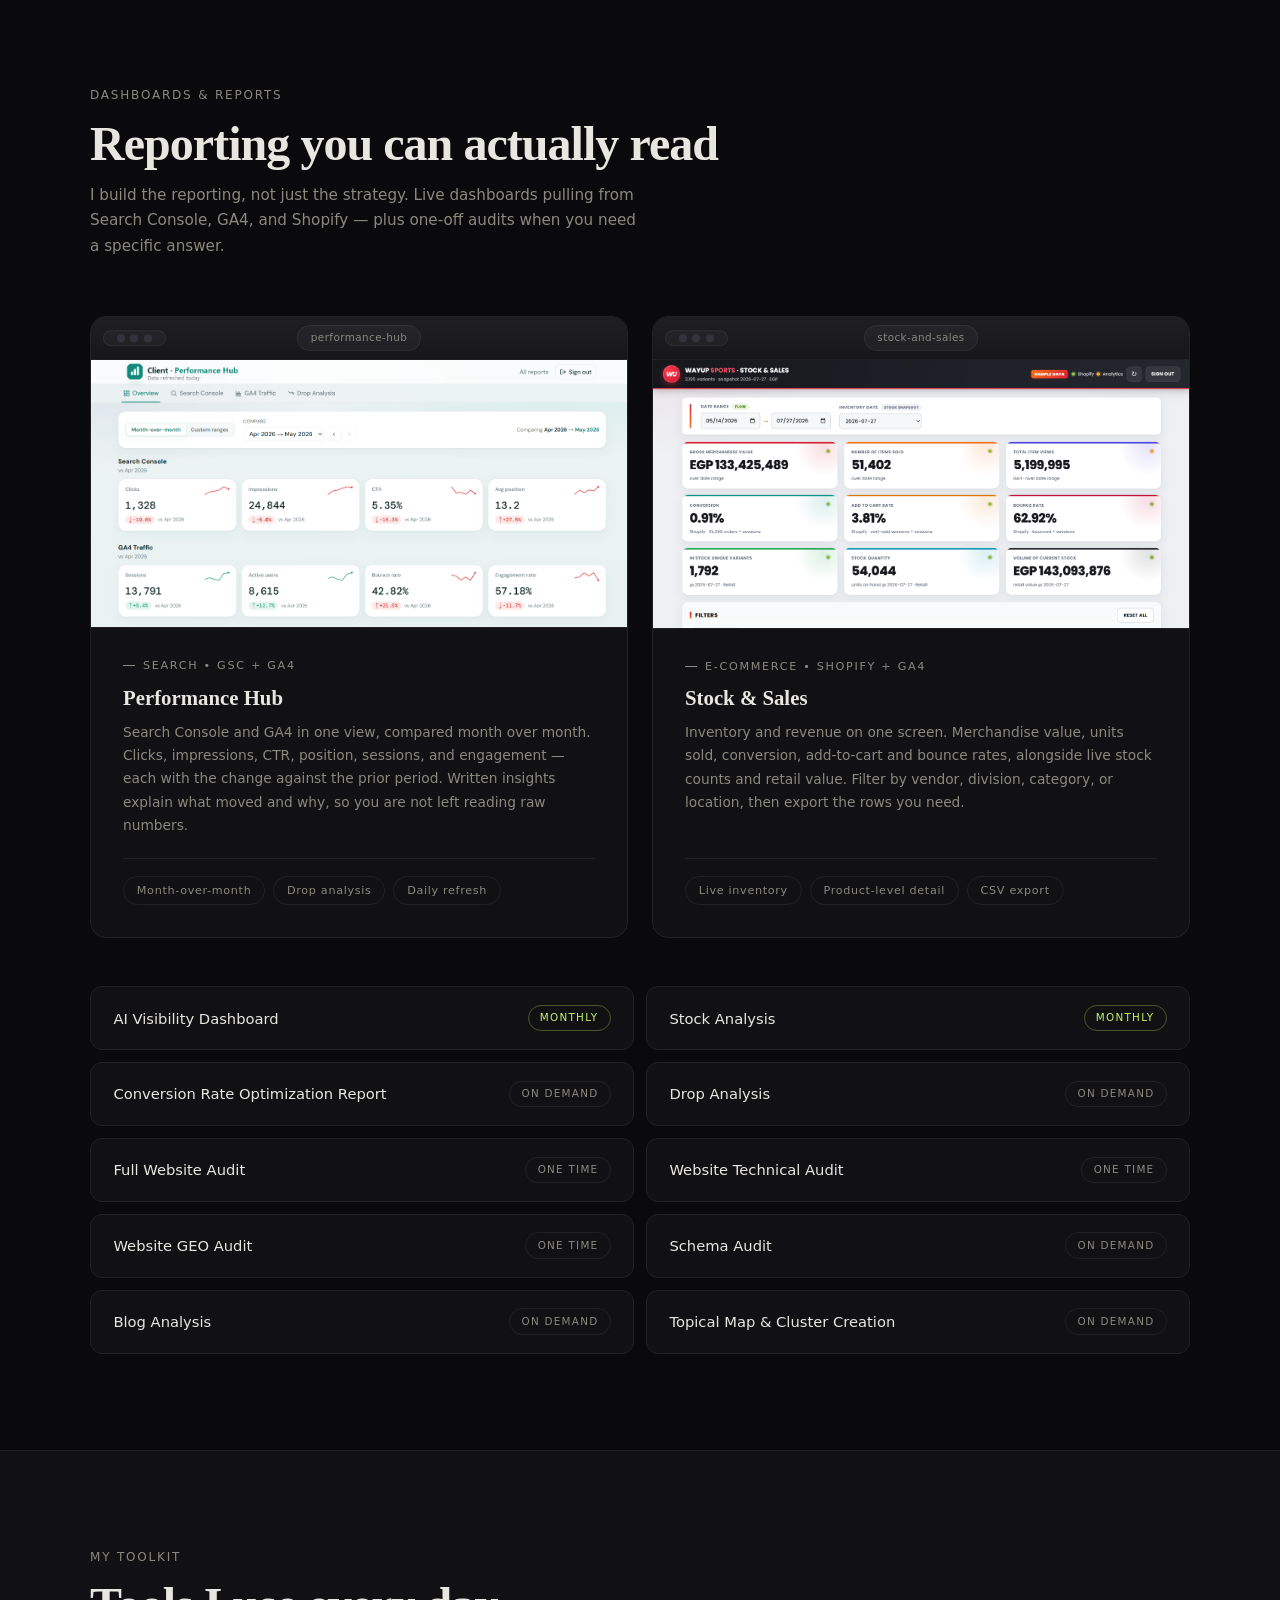
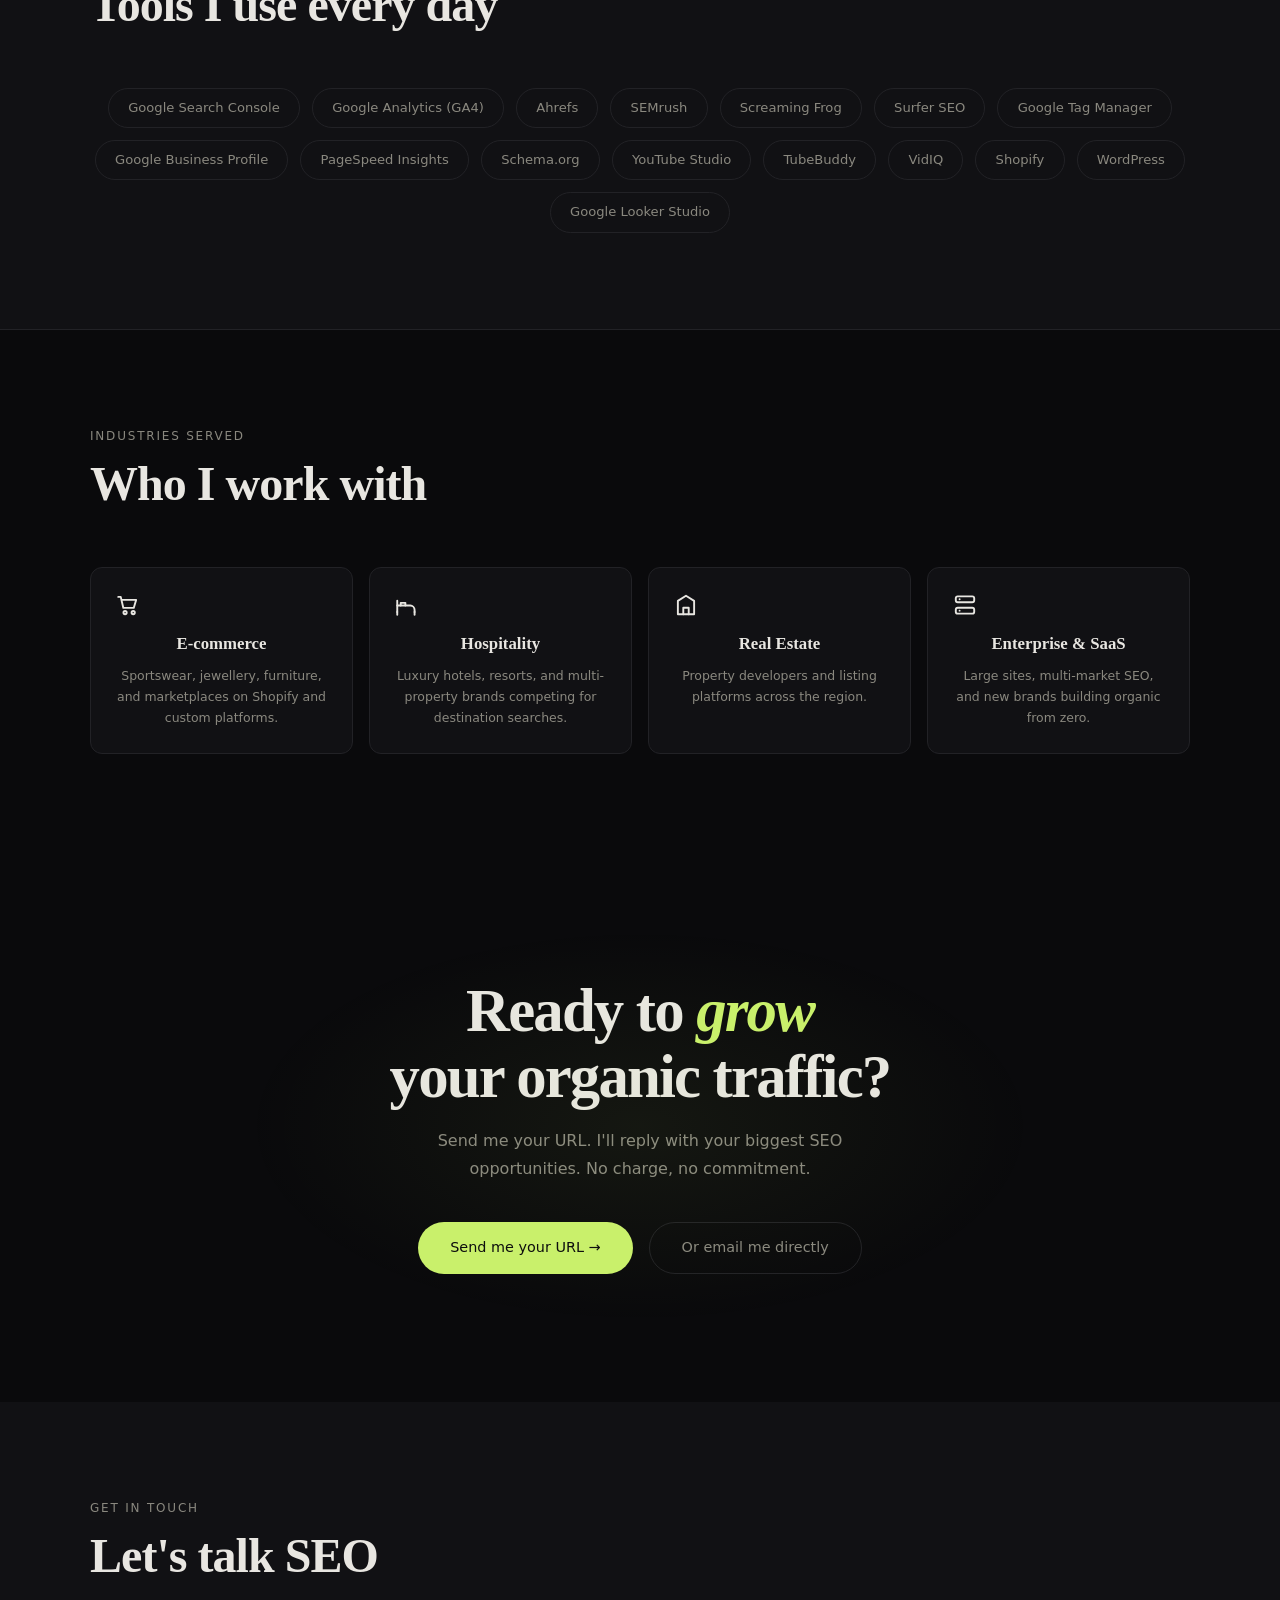
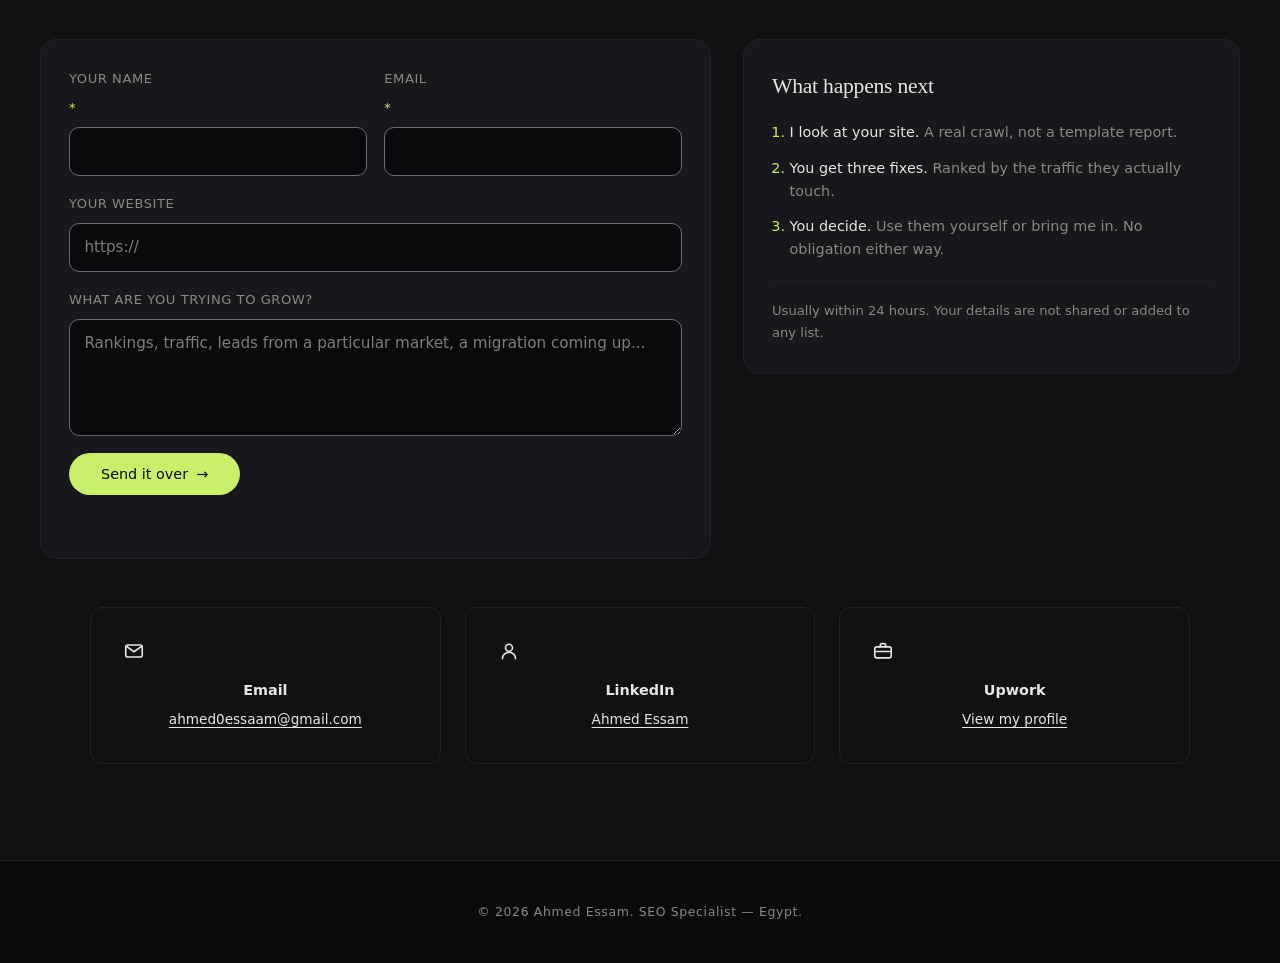
==== commit 9eba24eb: "Icons, accent discipline, knowledge-graph schema, heading hierarchy VISUALS. The icons were an incon" ====
--- a/index.html
+++ b/index.html
@@ -22,23 +22,430 @@
 <script type="application/ld+json">
 {
   "@context": "https://schema.org",
-  "@type": "Person",
-  "name": "Ahmed Essam",
-  "jobTitle": "SEO Specialist",
-  "email": "mailto:ahmed0essaam@gmail.com",
-  "url": "https://ahmed0essam.github.io/portfolio/",
-  "image": "https://ahmed0essam.github.io/portfolio/images/case-enterprise-logistics.jpg",
-  "sameAs": ["https://eg.linkedin.com/in/-ahmed-essam", "https://github.com/ahmed0essam"],
-  "address": { "@type": "PostalAddress", "addressCountry": "EG" },
-  "knowsAbout": [
-    "Technical SEO", "Search Engine Optimization", "Structured Data",
-    "Generative Engine Optimization", "Content Strategy",
-    "International SEO", "E-commerce SEO", "Local SEO"
+  "@graph": [
+    {
+      "@type": "Person",
+      "@id": "https://ahmed0essam.github.io/portfolio/#ahmed",
+      "name": "Ahmed Essam",
+      "jobTitle": "SEO Specialist",
+      "email": "mailto:ahmed0essaam@gmail.com",
+      "url": "https://ahmed0essam.github.io/portfolio/",
+      "image": "https://ahmed0essam.github.io/portfolio/images/case-enterprise-logistics.jpg",
+      "sameAs": [
+        "https://eg.linkedin.com/in/-ahmed-essam",
+        "https://github.com/ahmed0essam"
+      ],
+      "address": {
+        "@type": "PostalAddress",
+        "addressCountry": "EG"
+      },
+      "knowsLanguage": [
+        "en",
+        "ar"
+      ],
+      "knowsAbout": [
+        "Technical SEO",
+        "Content Strategy",
+        "Generative Engine Optimization",
+        "Answer Engine Optimization",
+        "Local SEO",
+        "YouTube SEO",
+        "E-commerce SEO",
+        "International SEO",
+        "On-Page SEO"
+      ],
+      "hasOfferCatalog": {
+        "@type": "OfferCatalog",
+        "name": "SEO services",
+        "itemListElement": [
+          {
+            "@type": "Offer",
+            "itemOffered": {
+              "@type": "Service",
+              "@id": "https://ahmed0essam.github.io/portfolio/#service-1",
+              "name": "Technical SEO",
+              "description": "Crawl audits, Core Web Vitals, structured data, site architecture, XML sitemaps, and rendering fixes.",
+              "serviceType": "Technical SEO",
+              "provider": {
+                "@id": "https://ahmed0essam.github.io/portfolio/#ahmed"
+              },
+              "areaServed": [
+                {
+                  "@type": "Country",
+                  "name": "United Arab Emirates"
+                },
+                {
+                  "@type": "Country",
+                  "name": "Saudi Arabia"
+                },
+                {
+                  "@type": "Country",
+                  "name": "Egypt"
+                }
+              ]
+            }
+          },
+          {
+            "@type": "Offer",
+            "itemOffered": {
+              "@type": "Service",
+              "@id": "https://ahmed0essam.github.io/portfolio/#service-2",
+              "name": "Content Strategy",
+              "description": "Content planning, gap analysis, topical authority mapping, and editorial calendars built around real search demand.",
+              "serviceType": "Content Strategy",
+              "provider": {
+                "@id": "https://ahmed0essam.github.io/portfolio/#ahmed"
+              },
+              "areaServed": [
+                {
+                  "@type": "Country",
+                  "name": "United Arab Emirates"
+                },
+                {
+                  "@type": "Country",
+                  "name": "Saudi Arabia"
+                },
+                {
+                  "@type": "Country",
+                  "name": "Egypt"
+                }
+              ]
+            }
+          },
+          {
+            "@type": "Offer",
+            "itemOffered": {
+              "@type": "Service",
+              "@id": "https://ahmed0essam.github.io/portfolio/#service-3",
+              "name": "Generative Engine Optimization",
+              "description": "Optimisation for AI-generated answers: entity coverage, passage-level citability, and source authority signals.",
+              "serviceType": "Generative Engine Optimization",
+              "provider": {
+                "@id": "https://ahmed0essam.github.io/portfolio/#ahmed"
+              },
+              "areaServed": [
+                {
+                  "@type": "Country",
+                  "name": "United Arab Emirates"
+                },
+                {
+                  "@type": "Country",
+                  "name": "Saudi Arabia"
+                },
+                {
+                  "@type": "Country",
+                  "name": "Egypt"
+                }
+              ]
+            }
+          },
+          {
+            "@type": "Offer",
+            "itemOffered": {
+              "@type": "Service",
+              "@id": "https://ahmed0essam.github.io/portfolio/#service-4",
+              "name": "Answer Engine Optimization",
+              "description": "Featured snippets, Google AI Overviews, and People Also Ask placement.",
+              "serviceType": "Answer Engine Optimization",
+              "provider": {
+                "@id": "https://ahmed0essam.github.io/portfolio/#ahmed"
+              },
+              "areaServed": [
+                {
+                  "@type": "Country",
+                  "name": "United Arab Emirates"
+                },
+                {
+                  "@type": "Country",
+                  "name": "Saudi Arabia"
+                },
+                {
+                  "@type": "Country",
+                  "name": "Egypt"
+                }
+              ]
+            }
+          },
+          {
+            "@type": "Offer",
+            "itemOffered": {
+              "@type": "Service",
+              "@id": "https://ahmed0essam.github.io/portfolio/#service-5",
+              "name": "Local SEO",
+              "description": "Google Business Profile optimisation, local citations, map pack rankings, and review strategy.",
+              "serviceType": "Local SEO",
+              "provider": {
+                "@id": "https://ahmed0essam.github.io/portfolio/#ahmed"
+              },
+              "areaServed": [
+                {
+                  "@type": "Country",
+                  "name": "United Arab Emirates"
+                },
+                {
+                  "@type": "Country",
+                  "name": "Saudi Arabia"
+                },
+                {
+                  "@type": "Country",
+                  "name": "Egypt"
+                }
+              ]
+            }
+          },
+          {
+            "@type": "Offer",
+            "itemOffered": {
+              "@type": "Service",
+              "@id": "https://ahmed0essam.github.io/portfolio/#service-6",
+              "name": "YouTube SEO",
+              "description": "Video keyword research, metadata optimisation, thumbnail CTR strategy, and channel authority.",
+              "serviceType": "YouTube SEO",
+              "provider": {
+                "@id": "https://ahmed0essam.github.io/portfolio/#ahmed"
+              },
+              "areaServed": [
+                {
+                  "@type": "Country",
+                  "name": "United Arab Emirates"
+                },
+                {
+                  "@type": "Country",
+                  "name": "Saudi Arabia"
+                },
+                {
+                  "@type": "Country",
+                  "name": "Egypt"
+                }
+              ]
+            }
+          },
+          {
+            "@type": "Offer",
+            "itemOffered": {
+              "@type": "Service",
+              "@id": "https://ahmed0essam.github.io/portfolio/#service-7",
+              "name": "E-commerce SEO",
+              "description": "Product schema, collection pages, and faceted navigation fixes on Shopify, WooCommerce and custom platforms.",
+              "serviceType": "E-commerce SEO",
+              "provider": {
+                "@id": "https://ahmed0essam.github.io/portfolio/#ahmed"
+              },
+              "areaServed": [
+                {
+                  "@type": "Country",
+                  "name": "United Arab Emirates"
+                },
+                {
+                  "@type": "Country",
+                  "name": "Saudi Arabia"
+                },
+                {
+                  "@type": "Country",
+                  "name": "Egypt"
+                }
+              ]
+            }
+          },
+          {
+            "@type": "Offer",
+            "itemOffered": {
+              "@type": "Service",
+              "@id": "https://ahmed0essam.github.io/portfolio/#service-8",
+              "name": "International SEO",
+              "description": "Hreflang implementation, Arabic SEO, regional keyword targeting, and multi-market content strategy.",
+              "serviceType": "International SEO",
+              "provider": {
+                "@id": "https://ahmed0essam.github.io/portfolio/#ahmed"
+              },
+              "areaServed": [
+                {
+                  "@type": "Country",
+                  "name": "United Arab Emirates"
+                },
+                {
+                  "@type": "Country",
+                  "name": "Saudi Arabia"
+                },
+                {
+                  "@type": "Country",
+                  "name": "Egypt"
+                }
+              ]
+            }
+          },
+          {
+            "@type": "Offer",
+            "itemOffered": {
+              "@type": "Service",
+              "@id": "https://ahmed0essam.github.io/portfolio/#service-9",
+              "name": "On-Page SEO",
+              "description": "Meta tags, heading structure, internal linking, author authority signals, and trust-building content.",
+              "serviceType": "On-Page SEO",
+              "provider": {
+                "@id": "https://ahmed0essam.github.io/portfolio/#ahmed"
+              },
+              "areaServed": [
+                {
+                  "@type": "Country",
+                  "name": "United Arab Emirates"
+                },
+                {
+                  "@type": "Country",
+                  "name": "Saudi Arabia"
+                },
+                {
+                  "@type": "Country",
+                  "name": "Egypt"
+                }
+              ]
+            }
+          }
+        ]
+      }
+    },
+    {
+      "@type": "WebSite",
+      "@id": "https://ahmed0essam.github.io/portfolio/#website",
+      "url": "https://ahmed0essam.github.io/portfolio/",
+      "name": "Ahmed Essam — SEO Specialist",
+      "inLanguage": "en",
+      "publisher": {
+        "@id": "https://ahmed0essam.github.io/portfolio/#ahmed"
+      }
+    },
+    {
+      "@type": "ProfilePage",
+      "@id": "https://ahmed0essam.github.io/portfolio/#webpage",
+      "url": "https://ahmed0essam.github.io/portfolio/",
+      "name": "Ahmed Essam | SEO Specialist",
+      "isPartOf": {
+        "@id": "https://ahmed0essam.github.io/portfolio/#website"
+      },
+      "about": {
+        "@id": "https://ahmed0essam.github.io/portfolio/#ahmed"
+      },
+      "mainEntity": {
+        "@id": "https://ahmed0essam.github.io/portfolio/#ahmed"
+      },
+      "inLanguage": "en"
+    }
   ]
 }
 </script>
 </head>
 <body>
+
+<!-- Inline icon sprite. Stroke-based, 24x24, currentColor, so every icon
+     inherits whatever colour its slot already uses and follows the accent
+     token for free. Inline rather than a file: no extra request, no CSP
+     entry, and it cannot fail to load after the markup that references it. -->
+<svg width="0" height="0" style="position:absolute" aria-hidden="true" focusable="false">
+  <defs>
+    <g id="i-base" fill="none" stroke="currentColor" stroke-width="1.75" stroke-linecap="round" stroke-linejoin="round"></g>
+  </defs>
+
+  <symbol id="ic-technical" viewBox="0 0 24 24" fill="none" stroke="currentColor" stroke-width="1.75" stroke-linecap="round" stroke-linejoin="round">
+    <path d="M9 7.5 4.5 12 9 16.5"/><path d="M15 7.5 19.5 12 15 16.5"/>
+  </symbol>
+
+  <symbol id="ic-content" viewBox="0 0 24 24" fill="none" stroke="currentColor" stroke-width="1.75" stroke-linecap="round" stroke-linejoin="round">
+    <path d="M6 3.5h8l4 4v13H6z"/><path d="M14 3.5v4h4"/>
+    <path d="M9 12h6"/><path d="M9 16h4"/>
+  </symbol>
+
+  <symbol id="ic-geo" viewBox="0 0 24 24" fill="none" stroke="currentColor" stroke-width="1.75" stroke-linecap="round" stroke-linejoin="round">
+    <path d="M11 3.5 12.4 9.1 18 10.5 12.4 11.9 11 17.5 9.6 11.9 4 10.5 9.6 9.1Z"/>
+    <path d="M17.5 15.5 18.2 18 20.5 18.7 18.2 19.4 17.5 21.5 16.8 19.4 14.5 18.7 16.8 18Z"/>
+  </symbol>
+
+  <symbol id="ic-answer" viewBox="0 0 24 24" fill="none" stroke="currentColor" stroke-width="1.75" stroke-linecap="round" stroke-linejoin="round">
+    <path d="M4 5.5h16v9.5h-7.5L8.5 19v-3.5H4z"/>
+    <path d="M8.5 10.2h.01"/><path d="M12 10.2h.01"/><path d="M15.5 10.2h.01"/>
+  </symbol>
+
+  <symbol id="ic-local" viewBox="0 0 24 24" fill="none" stroke="currentColor" stroke-width="1.75" stroke-linecap="round" stroke-linejoin="round">
+    <path d="M12 21c4.2-4.1 6.5-7.3 6.5-10.3A6.5 6.5 0 0 0 5.5 10.7C5.5 13.7 7.8 16.9 12 21Z"/>
+    <circle cx="12" cy="10.3" r="2.4"/>
+  </symbol>
+
+  <symbol id="ic-video" viewBox="0 0 24 24" fill="none" stroke="currentColor" stroke-width="1.75" stroke-linecap="round" stroke-linejoin="round">
+    <rect x="3" y="5.5" width="18" height="13" rx="3.5"/>
+    <path d="M11 9.8l4 2.2-4 2.2z"/>
+  </symbol>
+
+  <symbol id="ic-ecommerce" viewBox="0 0 24 24" fill="none" stroke="currentColor" stroke-width="1.75" stroke-linecap="round" stroke-linejoin="round">
+    <path d="M5.5 8h13l-1.1 12.5H6.6z"/>
+    <path d="M9.3 8V6.2a2.7 2.7 0 0 1 5.4 0V8"/>
+  </symbol>
+
+  <symbol id="ic-international" viewBox="0 0 24 24" fill="none" stroke="currentColor" stroke-width="1.75" stroke-linecap="round" stroke-linejoin="round">
+    <circle cx="12" cy="12" r="8.5"/>
+    <path d="M3.5 12h17"/>
+    <path d="M12 3.5c2.4 2.3 3.6 5.1 3.6 8.5S14.4 19.7 12 20.5c-2.4-.8-3.6-3.6-3.6-8.5S9.6 5.8 12 3.5Z"/>
+  </symbol>
+
+  <symbol id="ic-onpage" viewBox="0 0 24 24" fill="none" stroke="currentColor" stroke-width="1.75" stroke-linecap="round" stroke-linejoin="round">
+    <path d="M12 3.2 19 6v5.8c0 4.6-2.9 7.7-7 9-4.1-1.3-7-4.4-7-9V6z"/>
+    <path d="M9 12.2l2.2 2.2L15.2 10"/>
+  </symbol>
+
+  <!-- dashboards -->
+  <symbol id="ic-chart-line" viewBox="0 0 24 24" fill="none" stroke="currentColor" stroke-width="1.75" stroke-linecap="round" stroke-linejoin="round">
+    <path d="M4 4v16h16"/>
+    <path d="M7.5 15.5 11 11.5l3 2.5 4.2-5.5"/>
+  </symbol>
+
+  <symbol id="ic-chart-bar" viewBox="0 0 24 24" fill="none" stroke="currentColor" stroke-width="1.75" stroke-linecap="round" stroke-linejoin="round">
+    <path d="M4 4v16h16"/>
+    <path d="M8 17v-4.5"/><path d="M12 17V8"/><path d="M16 17v-7"/>
+  </symbol>
+
+  <symbol id="ic-trend" viewBox="0 0 24 24" fill="none" stroke="currentColor" stroke-width="1.75" stroke-linecap="round" stroke-linejoin="round">
+    <path d="M4 17.5 9.5 12l3.5 3.2L20 7.5"/>
+    <path d="M15.2 7.5H20v4.8"/>
+  </symbol>
+
+  <!-- industries -->
+  <symbol id="ic-cart" viewBox="0 0 24 24" fill="none" stroke="currentColor" stroke-width="1.75" stroke-linecap="round" stroke-linejoin="round">
+    <path d="M3 4.5h2.3l2.4 10.2h9.6l2.2-7.4H6.3"/>
+    <circle cx="9.3" cy="19" r="1.5"/><circle cx="16.8" cy="19" r="1.5"/>
+  </symbol>
+
+  <symbol id="ic-hospitality" viewBox="0 0 24 24" fill="none" stroke="currentColor" stroke-width="1.75" stroke-linecap="round" stroke-linejoin="round">
+    <path d="M3 18.5v-6h12a4 4 0 0 1 4 4v2"/>
+    <path d="M3 12.5V8"/><path d="M19 18.5V21"/><path d="M3 18.5V21"/>
+    <path d="M6.2 12.5V10h4.3v2.5"/>
+  </symbol>
+
+  <symbol id="ic-realestate" viewBox="0 0 24 24" fill="none" stroke="currentColor" stroke-width="1.75" stroke-linecap="round" stroke-linejoin="round">
+    <path d="M4.5 20.5V8.2L12 3.5l7.5 4.7V20.5z"/>
+    <path d="M9.5 20.5v-6h5v6"/>
+  </symbol>
+
+  <symbol id="ic-enterprise" viewBox="0 0 24 24" fill="none" stroke="currentColor" stroke-width="1.75" stroke-linecap="round" stroke-linejoin="round">
+    <rect x="3.5" y="4" width="17" height="5.5" rx="1.8"/>
+    <rect x="3.5" y="14.5" width="17" height="5.5" rx="1.8"/>
+    <path d="M7 6.7h.01"/><path d="M7 17.2h.01"/>
+  </symbol>
+
+  <!-- contact -->
+  <symbol id="ic-mail" viewBox="0 0 24 24" fill="none" stroke="currentColor" stroke-width="1.75" stroke-linecap="round" stroke-linejoin="round">
+    <rect x="3" y="5.5" width="18" height="13" rx="2.2"/>
+    <path d="M3.8 7 12 12.8 20.2 7"/>
+  </symbol>
+
+  <symbol id="ic-profile" viewBox="0 0 24 24" fill="none" stroke="currentColor" stroke-width="1.75" stroke-linecap="round" stroke-linejoin="round">
+    <circle cx="12" cy="8.5" r="3.8"/>
+    <path d="M4.8 20.5a7.2 7.2 0 0 1 14.4 0"/>
+  </symbol>
+
+  <symbol id="ic-briefcase" viewBox="0 0 24 24" fill="none" stroke="currentColor" stroke-width="1.75" stroke-linecap="round" stroke-linejoin="round">
+    <rect x="3" y="7.5" width="18" height="12" rx="2.2"/>
+    <path d="M9 7.5V6a2 2 0 0 1 2-2h2a2 2 0 0 1 2 2v1.5"/>
+    <path d="M3 12.5h18"/>
+  </symbol>
+</svg>
 
 <nav>
   <a href="index.html" class="nav-logo">Ahmed<span>.</span></a>
@@ -142,47 +549,47 @@
   </div>
   <div class="services-grid">
     <div class="service-card reveal">
-      <div class="service-icon" aria-hidden="true">&lt;/&gt;</div>
+      <div class="service-icon" aria-hidden="true"><svg class="icon" viewBox="0 0 24 24" aria-hidden="true" focusable="false"><use href="#ic-technical"/></svg></div>
       <h3>Technical SEO</h3>
       <p>Crawl audits, Core Web Vitals, structured data, site architecture, XML sitemaps, and rendering fixes.</p>
     </div>
     <div class="service-card reveal">
-      <div class="service-icon" aria-hidden="true">&#9998;</div>
+      <div class="service-icon" aria-hidden="true"><svg class="icon" viewBox="0 0 24 24" aria-hidden="true" focusable="false"><use href="#ic-content"/></svg></div>
       <h3>Content Strategy</h3>
       <p>Content planning, gap analysis, topical authority mapping, and editorial calendars built around real search demand.</p>
     </div>
     <div class="service-card reveal">
-      <div class="service-icon" aria-hidden="true">&#10024;</div>
+      <div class="service-icon" aria-hidden="true"><svg class="icon" viewBox="0 0 24 24" aria-hidden="true" focusable="false"><use href="#ic-geo"/></svg></div>
       <h3>GEO &#8212; Generative Engine Optimization</h3>
       <p>Optimize for AI-generated answers. Entity coverage, passage-level citability, and source authority signals for ChatGPT and Perplexity.</p>
     </div>
     <div class="service-card reveal">
-      <div class="service-icon" aria-hidden="true">&#9650;</div>
+      <div class="service-icon" aria-hidden="true"><svg class="icon" viewBox="0 0 24 24" aria-hidden="true" focusable="false"><use href="#ic-answer"/></svg></div>
       <h3>AEO &amp; AIO</h3>
       <p>Answer Engine Optimization and AI Overview Optimization. Appear in featured snippets, Google AI Overviews, and People Also Ask boxes.</p>
     </div>
     <div class="service-card reveal">
-      <div class="service-icon" aria-hidden="true">&#9873;</div>
+      <div class="service-icon" aria-hidden="true"><svg class="icon" viewBox="0 0 24 24" aria-hidden="true" focusable="false"><use href="#ic-local"/></svg></div>
       <h3>Local SEO &amp; GBP</h3>
       <p>Google Business Profile optimization, local citations, map pack rankings, and review strategy.</p>
     </div>
     <div class="service-card reveal">
-      <div class="service-icon" aria-hidden="true">&#9654;</div>
+      <div class="service-icon" aria-hidden="true"><svg class="icon" viewBox="0 0 24 24" aria-hidden="true" focusable="false"><use href="#ic-video"/></svg></div>
       <h3>YouTube SEO</h3>
       <p>Video keyword research, metadata optimization, thumbnail CTR strategy, and channel authority building.</p>
     </div>
     <div class="service-card reveal">
-      <div class="service-icon" aria-hidden="true">&#9733;</div>
+      <div class="service-icon" aria-hidden="true"><svg class="icon" viewBox="0 0 24 24" aria-hidden="true" focusable="false"><use href="#ic-ecommerce"/></svg></div>
       <h3>E-commerce SEO</h3>
       <p>Shopify, WooCommerce, and custom platforms. Product schema, collection pages, and faceted navigation fixes.</p>
     </div>
     <div class="service-card reveal">
-      <div class="service-icon" aria-hidden="true">&#127760;</div>
+      <div class="service-icon" aria-hidden="true"><svg class="icon" viewBox="0 0 24 24" aria-hidden="true" focusable="false"><use href="#ic-international"/></svg></div>
       <h3>International &amp; Multilingual SEO</h3>
       <p>Hreflang implementation, Arabic SEO, regional keyword targeting, and multi-market content strategy.</p>
     </div>
     <div class="service-card reveal">
-      <div class="service-icon" aria-hidden="true">&#128196;</div>
+      <div class="service-icon" aria-hidden="true"><svg class="icon" viewBox="0 0 24 24" aria-hidden="true" focusable="false"><use href="#ic-onpage"/></svg></div>
       <h3>On-Page SEO &amp; E-E-A-T</h3>
       <p>Meta tags, heading structure, internal linking, author authority signals, and trust-building content elements.</p>
     </div>
@@ -295,23 +702,23 @@
   </div>
   <div class="client-types">
     <div class="client-type reveal">
-      <div class="client-type-icon" aria-hidden="true">&#128722;</div>
-      <h4>E-commerce</h4>
+      <div class="client-type-icon" aria-hidden="true"><svg class="icon" viewBox="0 0 24 24" aria-hidden="true" focusable="false"><use href="#ic-cart"/></svg></div>
+      <h3>E-commerce</h3>
       <p>Sportswear, jewellery, furniture, and marketplaces on Shopify and custom platforms.</p>
     </div>
     <div class="client-type reveal">
-      <div class="client-type-icon" aria-hidden="true">&#127960;</div>
-      <h4>Hospitality</h4>
+      <div class="client-type-icon" aria-hidden="true"><svg class="icon" viewBox="0 0 24 24" aria-hidden="true" focusable="false"><use href="#ic-hospitality"/></svg></div>
+      <h3>Hospitality</h3>
       <p>Luxury hotels, resorts, and multi-property brands competing for destination searches.</p>
     </div>
     <div class="client-type reveal">
-      <div class="client-type-icon" aria-hidden="true">&#127970;</div>
-      <h4>Real Estate</h4>
+      <div class="client-type-icon" aria-hidden="true"><svg class="icon" viewBox="0 0 24 24" aria-hidden="true" focusable="false"><use href="#ic-realestate"/></svg></div>
+      <h3>Real Estate</h3>
       <p>Property developers and listing platforms across the region.</p>
     </div>
     <div class="client-type reveal">
-      <div class="client-type-icon" aria-hidden="true">&#128640;</div>
-      <h4>Enterprise &amp; SaaS</h4>
+      <div class="client-type-icon" aria-hidden="true"><svg class="icon" viewBox="0 0 24 24" aria-hidden="true" focusable="false"><use href="#ic-enterprise"/></svg></div>
+      <h3>Enterprise &amp; SaaS</h3>
       <p>Large sites, multi-market SEO, and new brands building organic from zero.</p>
     </div>
   </div>
@@ -373,17 +780,17 @@
 
   <div class="contact-grid">
     <div class="contact-card">
-      <div class="contact-card-icon" aria-hidden="true">&#9993;</div>
+      <div class="contact-card-icon" aria-hidden="true"><svg class="icon" viewBox="0 0 24 24" aria-hidden="true" focusable="false"><use href="#ic-mail"/></svg></div>
       <h4>Email</h4>
       <p><a href="mailto:ahmed0essaam@gmail.com">ahmed0essaam@gmail.com</a></p>
     </div>
     <div class="contact-card">
-      <div class="contact-card-icon" aria-hidden="true">&#128100;</div>
+      <div class="contact-card-icon" aria-hidden="true"><svg class="icon" viewBox="0 0 24 24" aria-hidden="true" focusable="false"><use href="#ic-profile"/></svg></div>
       <h4>LinkedIn</h4>
       <p><a href="https://eg.linkedin.com/in/-ahmed-essam" target="_blank" rel="noopener noreferrer">Ahmed Essam</a></p>
     </div>
     <div class="contact-card">
-      <div class="contact-card-icon" aria-hidden="true">&#128188;</div>
+      <div class="contact-card-icon" aria-hidden="true"><svg class="icon" viewBox="0 0 24 24" aria-hidden="true" focusable="false"><use href="#ic-briefcase"/></svg></div>
       <h4>Upwork</h4>
       <p><a href="mailto:ahmed0essaam@gmail.com">View my profile</a></p>
     </div>
--- a/css/main.css
+++ b/css/main.css
@@ -11,7 +11,6 @@
   --text: #e8e6e1;
   --text-muted: #8a887f;
   --accent: #c9f06b;
-  --accent-dim: #4a5a20;
   --border: #222226;
   --serif: 'Instrument Serif', Georgia, serif;
   --sans: 'DM Sans', system-ui, sans-serif;
@@ -90,7 +89,7 @@
 /* ── SECTION UTILITIES ── */
 .section { padding: 6rem 2.5rem; }
 .section-header { max-width: 1100px; margin: 0 auto 3.5rem; }
-.section-label { font-size: .75rem; text-transform: uppercase; letter-spacing: .15em; color: var(--accent); margin-bottom: .75rem; }
+.section-label { font-size: .75rem; text-transform: uppercase; letter-spacing: .15em; color: var(--text-muted); margin-bottom: .75rem; }
 .section-title { font-family: var(--serif); font-size: clamp(2rem,4vw,3rem); letter-spacing: -.02em; line-height: 1.1; }
 .section-desc { color: var(--text-muted); max-width: 560px; margin-top: .75rem; font-size: .95rem; }
 
--- a/css/home.css
+++ b/css/home.css
@@ -62,14 +62,14 @@
   display: flex; flex-direction: column; transition: border-color .4s, transform .4s;
 }
 .featured-card:hover { border-color: rgba(201,240,107,.15); transform: translateY(-3px); }
-.featured-tag { font-size: .7rem; text-transform: uppercase; letter-spacing: .15em; color: var(--accent); margin-bottom: .6rem; display: inline-flex; align-items: center; gap: .5rem; }
-.featured-tag::before { content: ''; width: 12px; height: 1px; background: var(--accent); }
+.featured-tag { font-size: .7rem; text-transform: uppercase; letter-spacing: .15em; color: var(--text-muted); margin-bottom: .6rem; display: inline-flex; align-items: center; gap: .5rem; }
+.featured-tag::before { content: ''; width: 12px; height: 1px; background: var(--text-muted); }
 .featured-card h3 { font-family: var(--serif); font-size: 1.2rem; margin-bottom: .5rem; line-height: 1.25; }
 .featured-card p { font-size: .85rem; color: var(--text-muted); line-height: 1.7; flex: 1; margin-bottom: 1.25rem; }
 .featured-metrics { display: flex; gap: 1.5rem; padding-top: .75rem; border-top: 1px solid var(--border); margin-bottom: 1.25rem; }
 .featured-metric-val { font-family: var(--serif); font-size: 1.4rem; color: var(--accent); line-height: 1.1; }
 .featured-metric-label { font-size: .65rem; color: var(--text-muted); text-transform: uppercase; letter-spacing: .08em; margin-top: .15rem; }
-.featured-link { font-size: .82rem; color: var(--accent); display: inline-flex; align-items: center; gap: .4rem; transition: gap .3s; }
+.featured-link { font-size: .82rem; color: var(--text); text-decoration: underline; text-underline-offset: 3px; display: inline-flex; align-items: center; gap: .4rem; transition: gap .3s; }
 .featured-link:hover { gap: .7rem; }
 
 /* ── DASHBOARDS & REPORTS ── */
@@ -102,8 +102,8 @@
    clipping — no fixed height needed. */
 .dash-shot-img img { width: 100%; }
 .dash-body { padding: 1.75rem 2rem 2rem; display: flex; flex-direction: column; flex: 1; }
-.dash-tag { font-size: .7rem; text-transform: uppercase; letter-spacing: .15em; color: var(--accent); margin-bottom: .6rem; display: inline-flex; align-items: center; gap: .5rem; }
-.dash-tag::before { content: ''; width: 12px; height: 1px; background: var(--accent); }
+.dash-tag { font-size: .7rem; text-transform: uppercase; letter-spacing: .15em; color: var(--text-muted); margin-bottom: .6rem; display: inline-flex; align-items: center; gap: .5rem; }
+.dash-tag::before { content: ''; width: 12px; height: 1px; background: var(--text-muted); }
 .dash-card h3 { font-family: var(--serif); font-size: 1.3rem; margin-bottom: .6rem; line-height: 1.25; }
 .dash-card p { font-size: .86rem; color: var(--text-muted); line-height: 1.7; flex: 1; }
 .dash-meta { display: flex; flex-wrap: wrap; gap: .5rem; margin-top: 1.25rem; padding-top: 1.1rem; border-top: 1px solid var(--border); }
@@ -136,7 +136,7 @@
 .client-type { background: var(--bg-card); border: 1px solid var(--border); border-radius: 12px; padding: 1.5rem; text-align: center; transition: border-color .3s; }
 .client-type:hover { border-color: rgba(201,240,107,.2); }
 .client-type-icon { font-size: 1.8rem; margin-bottom: .75rem; }
-.client-type h4 { font-family: var(--serif); font-size: 1.05rem; margin-bottom: .4rem; }
+.client-type h3 { font-family: var(--serif); font-size: 1.05rem; margin-bottom: .4rem; }
 .client-type p { font-size: .78rem; color: var(--text-muted); }
 
 /* ── CTA ── */
@@ -159,7 +159,7 @@
 .contact-card-icon { font-size: 1.5rem; margin-bottom: 1rem; }
 .contact-card h4 { font-size: .9rem; margin-bottom: .4rem; }
 .contact-card p { font-size: .85rem; color: var(--text-muted); }
-.contact-card a { color: var(--accent); transition: opacity .3s; }
+.contact-card a { color: var(--text); text-decoration: underline; text-underline-offset: 3px; transition: opacity .3s; }
 .contact-card a:hover { opacity: .7; }
 
 /* ── RESPONSIVE ── */
@@ -212,7 +212,11 @@
 .lead-form input,
 .lead-form textarea {
   background: var(--bg); color: var(--text);
-  border: 1px solid var(--border); border-radius: 10px;
+  /* --border (#222226) measures 1.25:1 against the field fill. WCAG 1.4.11
+     wants 3:1 for the boundary of a control, so the field edge needs its own
+     lighter value rather than the decorative border token. #6b6b74 gives
+     3.75:1 against the fill and 3.36:1 against the panel behind it. */
+  border: 1px solid #6b6b74; border-radius: 10px;
   padding: .75rem .9rem;
   font-family: var(--sans); font-size: .95rem; line-height: 1.5;
   text-transform: none; letter-spacing: normal;
@@ -222,8 +226,11 @@
 .lead-form textarea { resize: vertical; min-height: 96px; }
 .lead-form input::placeholder,
 .lead-form textarea::placeholder { color: #7f7e75; }
-.lead-form input:focus,
-.lead-form textarea:focus { outline: none; border-color: var(--accent); }
+.lead-form input:focus-visible,
+.lead-form textarea:focus-visible {
+  outline: 2px solid var(--accent); outline-offset: 2px;
+  border-color: var(--accent);
+}
 .lead-form input[aria-invalid="true"],
 .lead-form textarea[aria-invalid="true"] { border-color: #ff8a8a; }
 .lead-form button { align-self: flex-start; border: none; cursor: pointer; font-family: var(--sans); }
@@ -278,3 +285,18 @@
   /* Keep the footer clear of the bar. */
   footer { padding-bottom: 5rem; }
 }
+
+/* ── SVG ICONS ── */
+/* currentColor throughout, so each icon takes the colour of its slot. */
+.icon { width: 22px; height: 22px; display: block; flex: none; }
+
+/* Service icons keep the accent: small marks inside a box read as brand,
+   and they do not compete with a solid filled button. */
+.service-icon { color: var(--accent); }
+.service-icon .icon { width: 24px; height: 24px; }
+
+/* These two sat in the open with no container, so accent here would just be
+   more scattered lime. Off-white instead. */
+.client-type-icon, .contact-card-icon { color: var(--text); }
+.client-type-icon .icon { width: 26px; height: 26px; }
+.contact-card-icon .icon { width: 22px; height: 22px; }
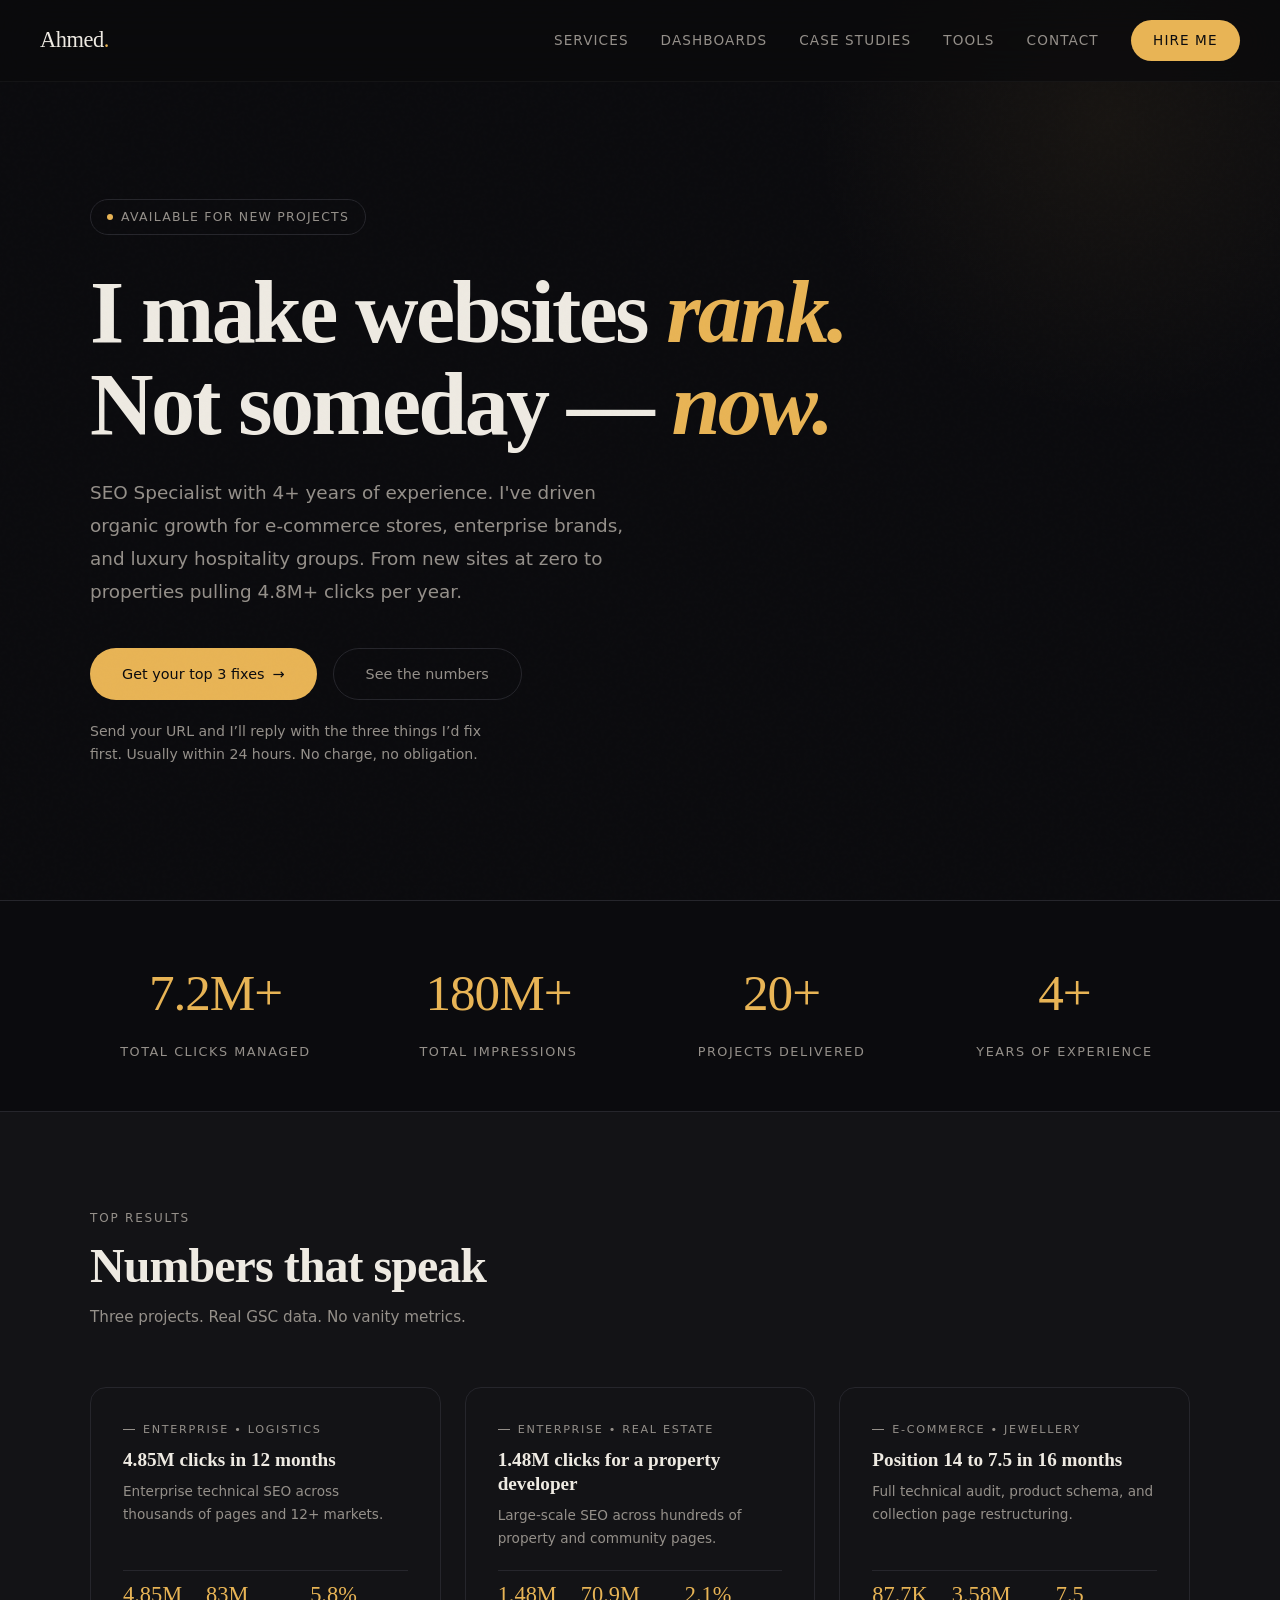
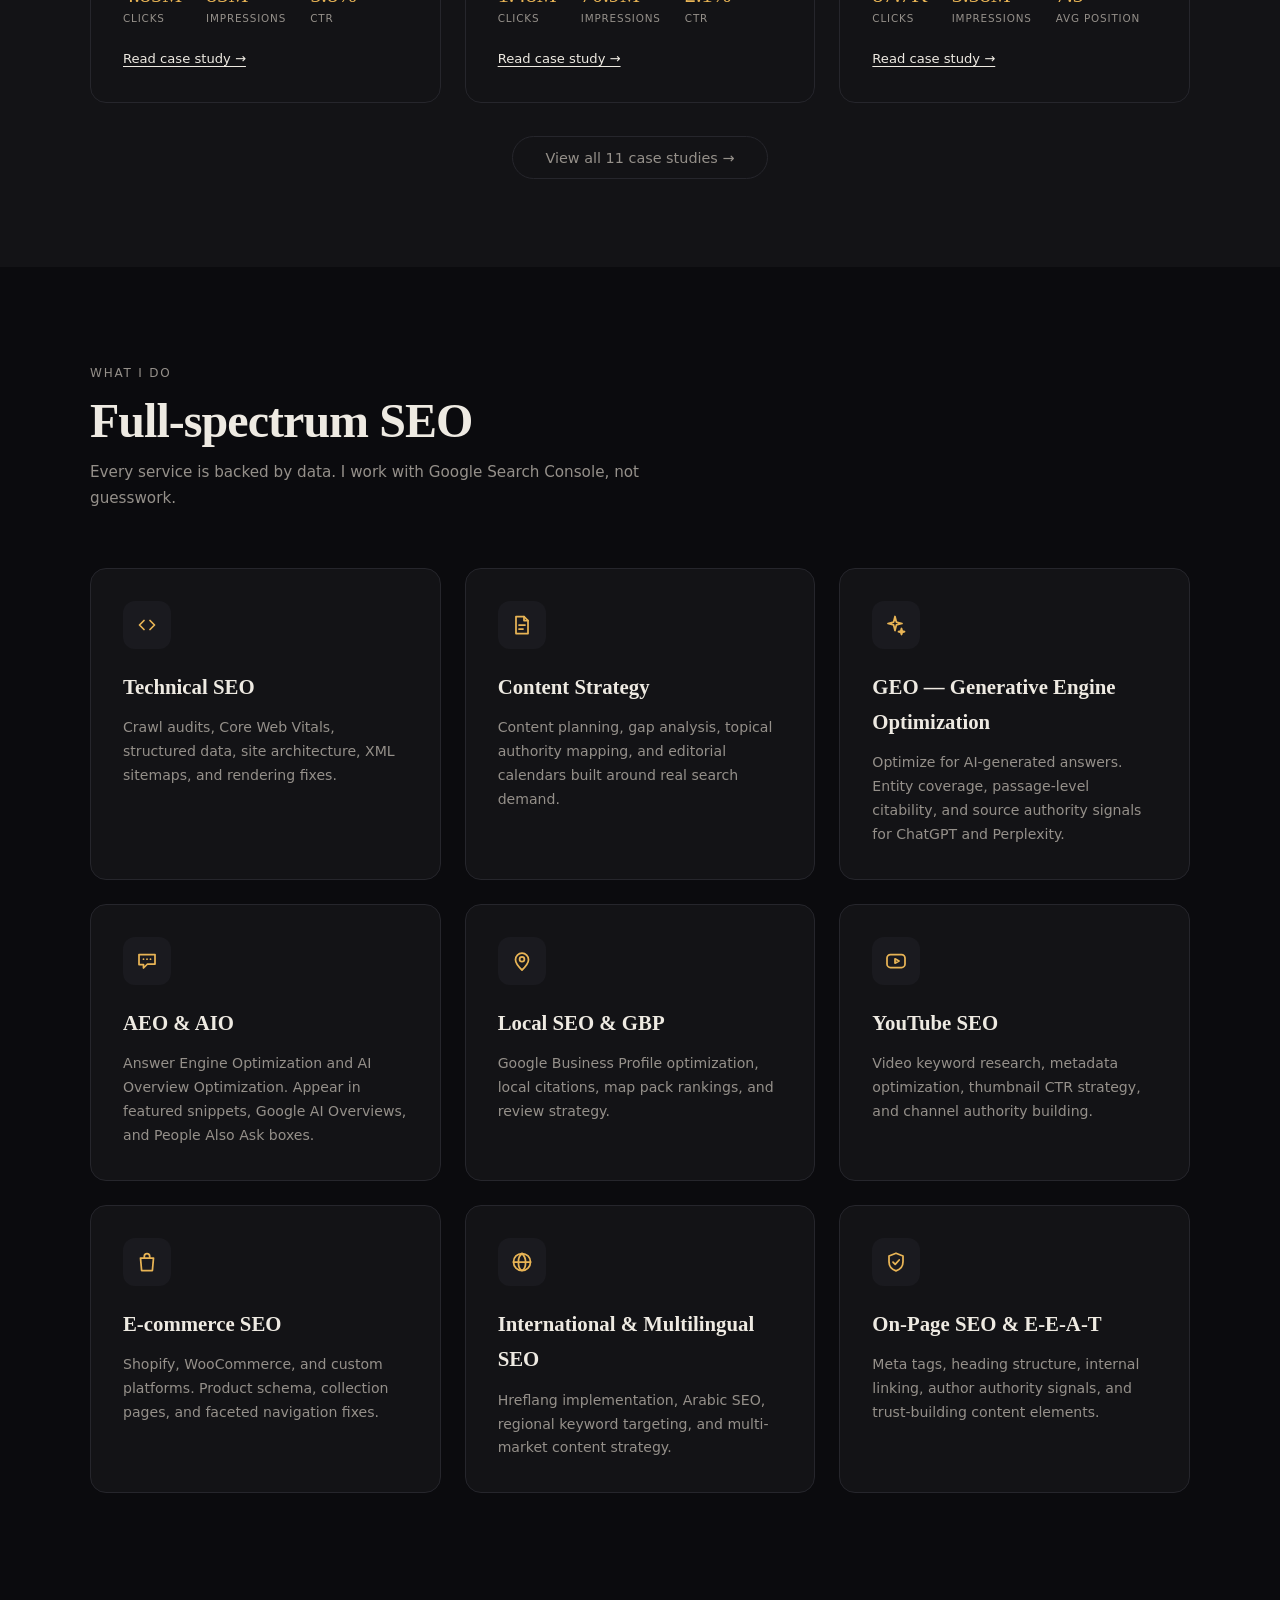
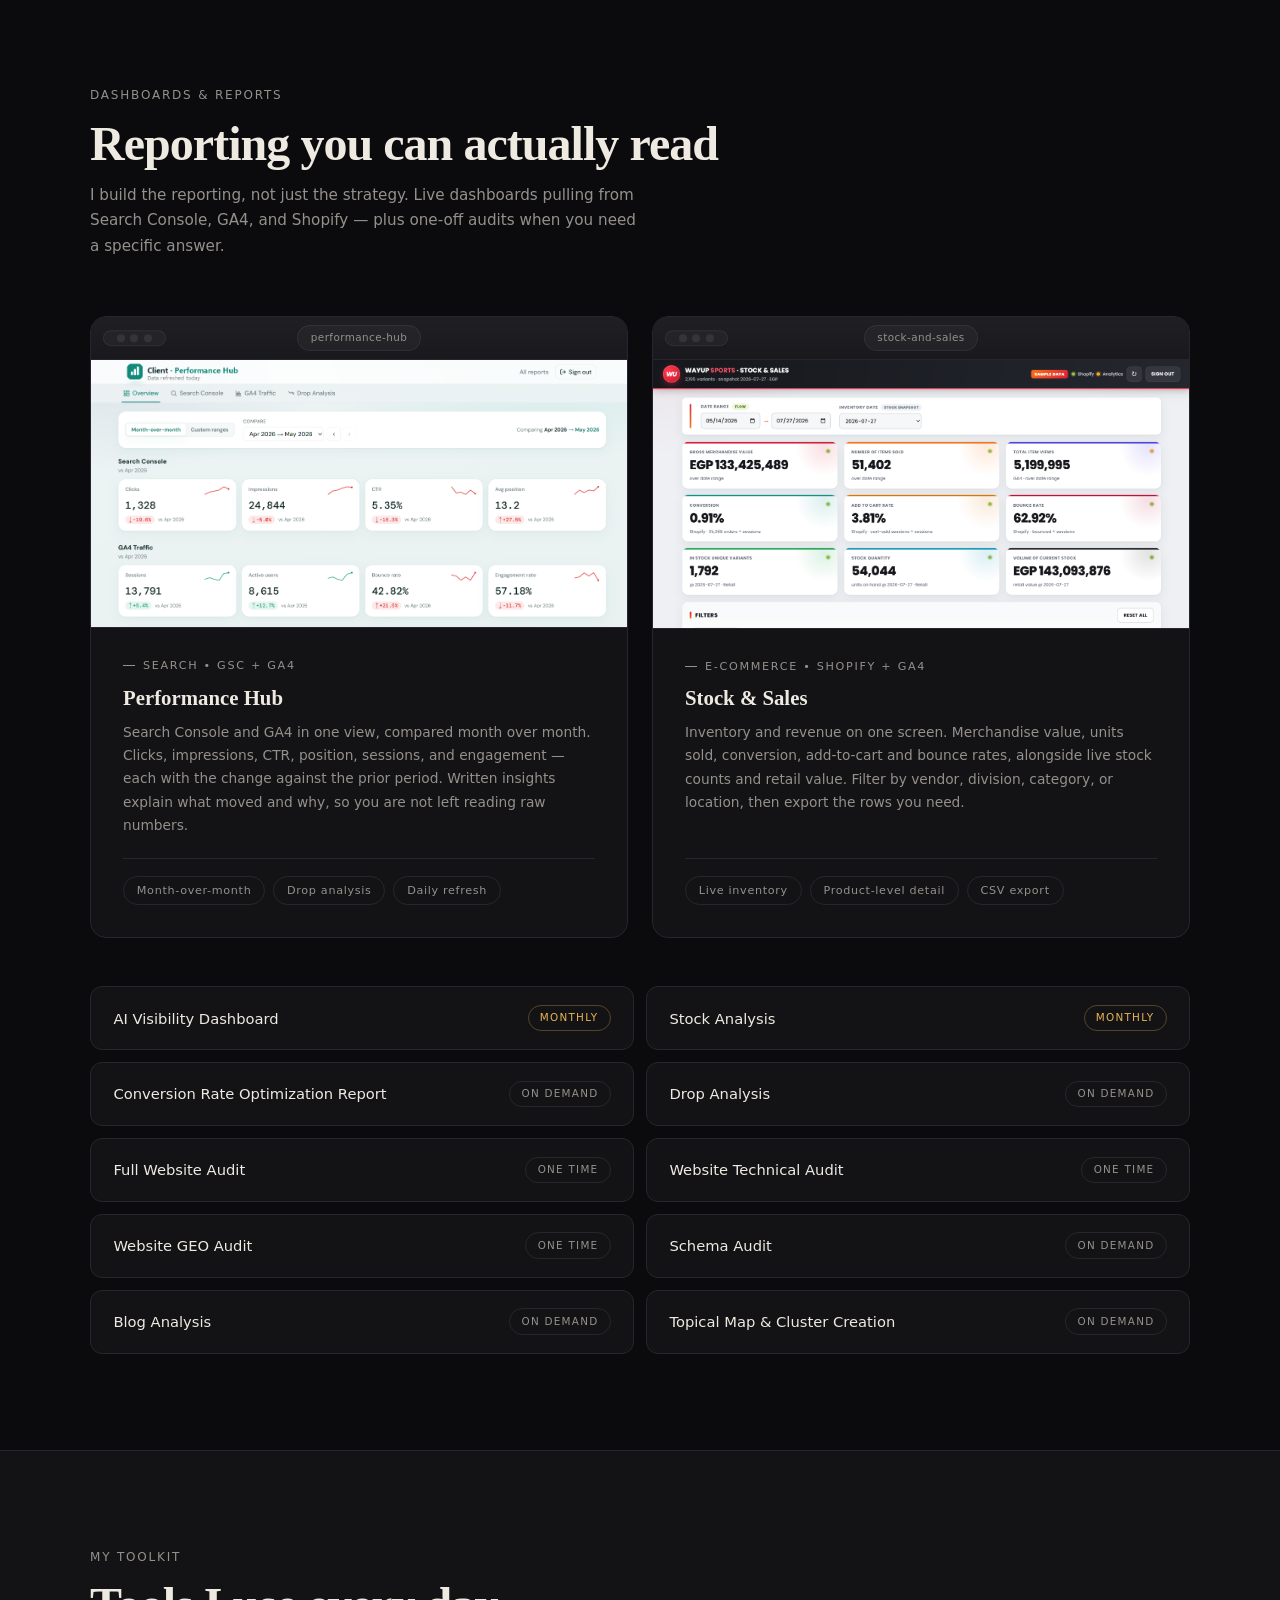
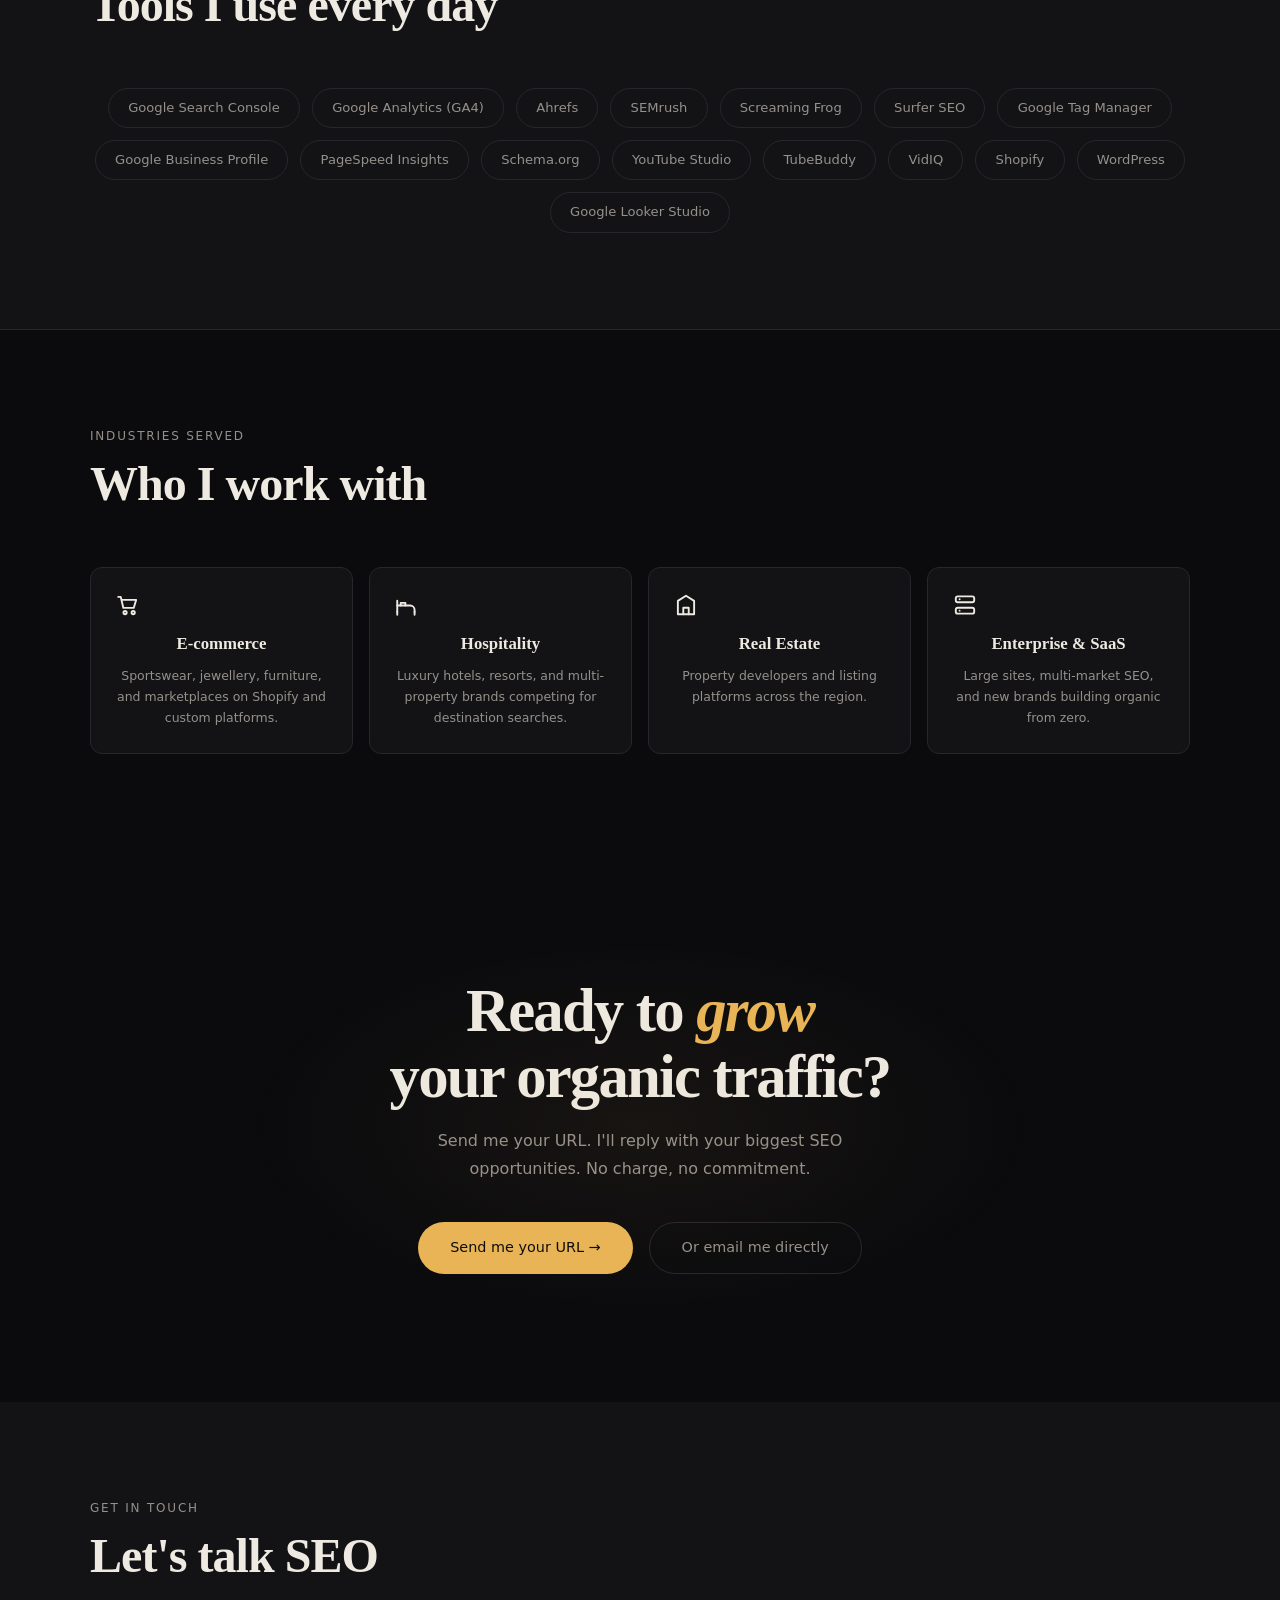
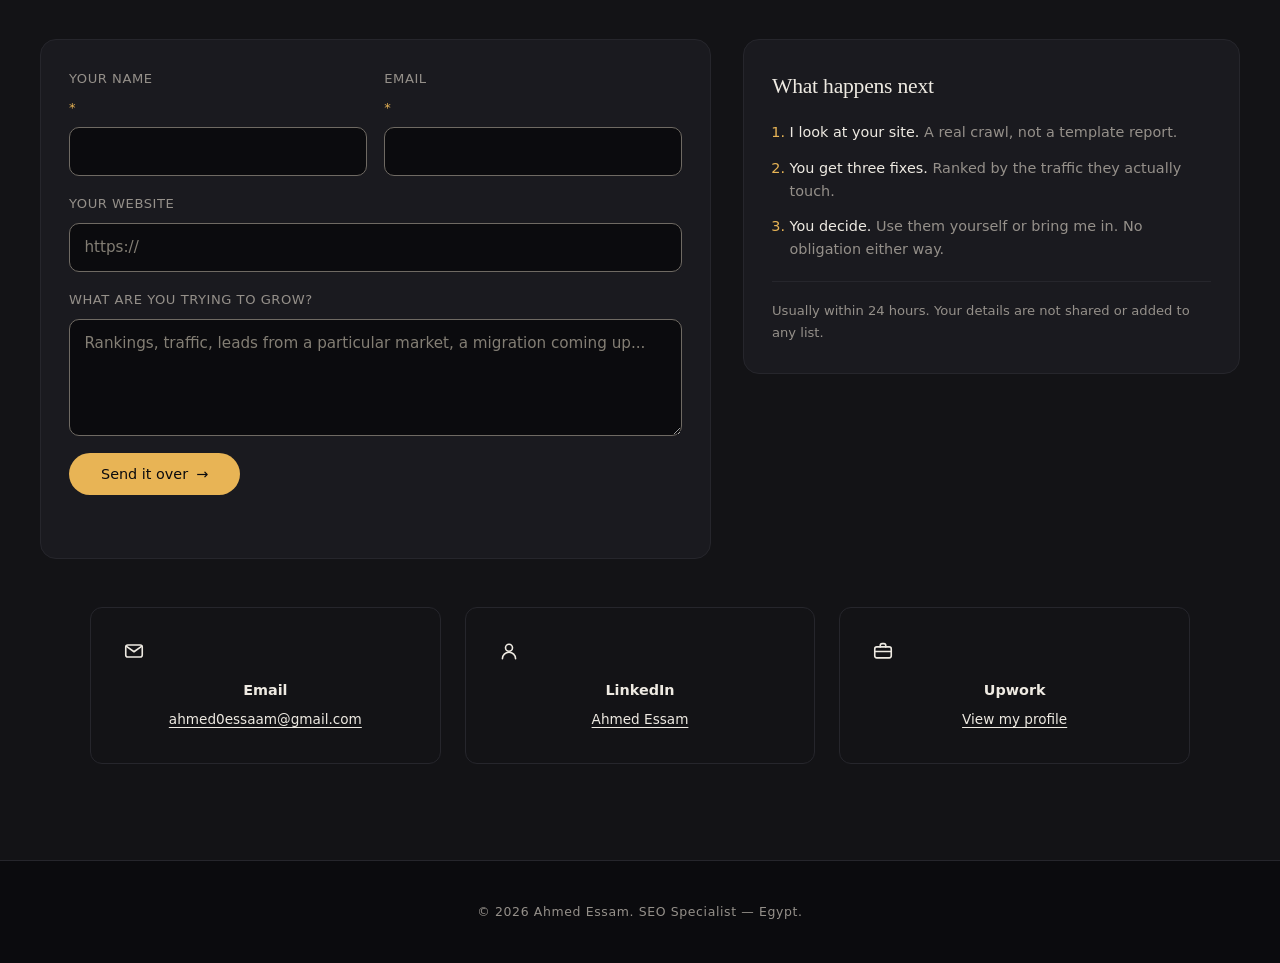
==== commit 9044d112: "Point the lead form at the leads Worker's new address The Cloudflare account's workers.dev subdomain" ====
--- a/index.html
+++ b/index.html
@@ -3,7 +3,7 @@
 <head>
   <meta charset="UTF-8">
   <meta name="viewport" content="width=device-width, initial-scale=1.0">
-  <meta http-equiv="Content-Security-Policy" content="default-src 'self'; connect-src 'self' https://ahmed-leads.hyve-dashboard.workers.dev; img-src 'self' data:; style-src 'self' 'unsafe-inline' https://fonts.googleapis.com; font-src https://fonts.gstatic.com; script-src 'self' 'unsafe-inline'">
+  <meta http-equiv="Content-Security-Policy" content="default-src 'self'; connect-src 'self' https://ahmed-leads.people-desk.workers.dev; img-src 'self' data:; style-src 'self' 'unsafe-inline' https://fonts.googleapis.com; font-src https://fonts.gstatic.com; script-src 'self' 'unsafe-inline'">
   <title>Ahmed Essam | SEO Specialist &#8212; Technical SEO, GEO &amp; AI Search</title>
   <meta name="description" content="SEO Specialist with 4+ years of experience. 7.2M+ organic clicks for e-commerce, enterprise, and hospitality brands.">
   <meta property="og:title" content="Ahmed Essam | SEO Specialist">
@@ -742,7 +742,7 @@
   </div>
   <div class="lead-layout">
     <form id="lead-form" class="lead-form" novalidate
-            method="post" action="https://ahmed-leads.hyve-dashboard.workers.dev/submit">
+            method="post" action="https://ahmed-leads.people-desk.workers.dev/submit">
       <div class="lead-row">
         <label for="lead-name">Your name <span class="req" aria-hidden="true">*</span>
           <input id="lead-name" name="name" type="text" required maxlength="120" autocomplete="name">
--- a/css/main.css
+++ b/css/main.css
@@ -5,13 +5,13 @@
 *, *::before, *::after { margin: 0; padding: 0; box-sizing: border-box; }
 
 :root {
-  --bg: #0a0a0c;
-  --bg-card: #111114;
-  --bg-elevated: #18181c;
-  --text: #e8e6e1;
-  --text-muted: #8a887f;
-  --accent: #c9f06b;
-  --border: #222226;
+  --bg: #0b0b0e;
+  --bg-card: #131316;
+  --bg-elevated: #1a1a1f;
+  --text: #eeeae2;
+  --text-muted: #95908a;
+  --accent: #e8b455;
+  --border: #26262c;
   --serif: 'Instrument Serif', Georgia, serif;
   --sans: 'DM Sans', system-ui, sans-serif;
 }
@@ -54,7 +54,7 @@
   font-weight: 500; font-size: .82rem; letter-spacing: .04em;
   transition: transform .3s, box-shadow .3s;
 }
-.nav-cta:hover { transform: translateY(-1px); box-shadow: 0 4px 24px rgba(201,240,107,.25); }
+.nav-cta:hover { transform: translateY(-1px); box-shadow: 0 4px 24px rgba(232,180,85,.25); }
 /* Specificity has to beat `.nav-links a`, which would otherwise win. */
 .nav-links a.nav-cta,
 .nav-links a.nav-cta:hover { color: var(--bg); }
@@ -79,7 +79,7 @@
   display: inline-flex; align-items: center; gap: .5rem;
   transition: transform .3s, box-shadow .3s;
 }
-.btn-primary:hover { transform: translateY(-2px); box-shadow: 0 8px 32px rgba(201,240,107,.2); }
+.btn-primary:hover { transform: translateY(-2px); box-shadow: 0 8px 32px rgba(232,180,85,.2); }
 .btn-secondary {
   border: 1px solid var(--border); padding: .8rem 2rem; border-radius: 100px;
   font-size: .9rem; color: var(--text-muted); transition: border-color .3s, color .3s;
--- a/css/home.css
+++ b/css/home.css
@@ -7,7 +7,7 @@
 .hero::before {
   content: ''; position: absolute; top: -20%; right: -10%;
   width: 600px; height: 600px;
-  background: radial-gradient(circle, rgba(201,240,107,.06) 0%, transparent 70%);
+  background: radial-gradient(circle, rgba(232,180,85,.06) 0%, transparent 70%);
   pointer-events: none;
 }
 .hero-inner { max-width: 1100px; margin: 0 auto; width: 100%; }
@@ -50,7 +50,7 @@
   background: var(--accent); transform: scaleX(0); transition: transform .4s; transform-origin: left;
 }
 .service-card:hover::before { transform: scaleX(1); }
-.service-card:hover { border-color: rgba(201,240,107,.2); transform: translateY(-4px); }
+.service-card:hover { border-color: rgba(232,180,85,.2); transform: translateY(-4px); }
 .service-icon { width: 48px; height: 48px; border-radius: 12px; background: var(--bg-elevated); display: flex; align-items: center; justify-content: center; margin-bottom: 1.25rem; font-size: 1.2rem; }
 .service-card h3 { font-family: var(--serif); font-size: 1.3rem; margin-bottom: .75rem; }
 .service-card p { font-size: .88rem; color: var(--text-muted); line-height: 1.7; }
@@ -61,7 +61,7 @@
   background: var(--bg-card); border: 1px solid var(--border); border-radius: 16px; padding: 2rem;
   display: flex; flex-direction: column; transition: border-color .4s, transform .4s;
 }
-.featured-card:hover { border-color: rgba(201,240,107,.15); transform: translateY(-3px); }
+.featured-card:hover { border-color: rgba(232,180,85,.15); transform: translateY(-3px); }
 .featured-tag { font-size: .7rem; text-transform: uppercase; letter-spacing: .15em; color: var(--text-muted); margin-bottom: .6rem; display: inline-flex; align-items: center; gap: .5rem; }
 .featured-tag::before { content: ''; width: 12px; height: 1px; background: var(--text-muted); }
 .featured-card h3 { font-family: var(--serif); font-size: 1.2rem; margin-bottom: .5rem; line-height: 1.25; }
@@ -79,7 +79,7 @@
   overflow: hidden; display: flex; flex-direction: column;
   transition: border-color .4s, transform .4s;
 }
-.dash-card:hover { border-color: rgba(201,240,107,.2); transform: translateY(-4px); }
+.dash-card:hover { border-color: rgba(232,180,85,.2); transform: translateY(-4px); }
 
 /* The dashboards are light UIs. Framing them as app windows keeps them from
    reading as bright rectangles pasted onto the dark page. */
@@ -87,11 +87,11 @@
 .dash-bar {
   position: relative; display: flex; align-items: center; justify-content: center;
   padding: .5rem .75rem;
-  background: linear-gradient(180deg, #1e1e23, #17171b);
+  background: linear-gradient(180deg, #201f24, #19181d);
   border-bottom: 1px solid var(--border);
 }
 .dash-dots { position: absolute; left: .75rem; top: 50%; transform: translateY(-50%); display: flex; gap: .35rem; }
-.dash-dots i { width: 8px; height: 8px; border-radius: 50%; background: #33333c; }
+.dash-dots i { width: 8px; height: 8px; border-radius: 50%; background: #36343b; }
 .dash-bar span {
   font-size: .65rem; letter-spacing: .04em; color: var(--text-muted);
   background: rgba(255,255,255,.035); border: 1px solid rgba(255,255,255,.06);
@@ -116,14 +116,14 @@
   background: var(--bg-card); border: 1px solid var(--border); border-radius: 12px;
   padding: 1.1rem 1.4rem; transition: border-color .3s, transform .3s;
 }
-.deliverable:hover { border-color: rgba(201,240,107,.2); transform: translateX(3px); }
+.deliverable:hover { border-color: rgba(232,180,85,.2); transform: translateX(3px); }
 .deliverable-name { font-size: .92rem; flex: 1; }
 .deliverable-cadence {
   font-size: .65rem; text-transform: uppercase; letter-spacing: .12em;
   color: var(--text-muted); white-space: nowrap;
   border: 1px solid var(--border); border-radius: 100px; padding: .22rem .7rem;
 }
-.deliverable-cadence.recurring { color: var(--accent); border-color: rgba(201,240,107,.3); }
+.deliverable-cadence.recurring { color: var(--accent); border-color: rgba(232,180,85,.3); }
 
 /* ── TOOLS ── */
 .tools-section { background: var(--bg-card); border-top: 1px solid var(--border); border-bottom: 1px solid var(--border); }
@@ -134,7 +134,7 @@
 /* ── INDUSTRIES ── */
 .client-types { max-width: 1100px; margin: 0 auto; display: grid; grid-template-columns: repeat(4,1fr); gap: 1rem; }
 .client-type { background: var(--bg-card); border: 1px solid var(--border); border-radius: 12px; padding: 1.5rem; text-align: center; transition: border-color .3s; }
-.client-type:hover { border-color: rgba(201,240,107,.2); }
+.client-type:hover { border-color: rgba(232,180,85,.2); }
 .client-type-icon { font-size: 1.8rem; margin-bottom: .75rem; }
 .client-type h3 { font-family: var(--serif); font-size: 1.05rem; margin-bottom: .4rem; }
 .client-type p { font-size: .78rem; color: var(--text-muted); }
@@ -144,7 +144,7 @@
 .cta-section::before {
   content: ''; position: absolute; top: 50%; left: 50%; transform: translate(-50%,-50%);
   width: 800px; height: 400px;
-  background: radial-gradient(ellipse, rgba(201,240,107,.06) 0%, transparent 70%);
+  background: radial-gradient(ellipse, rgba(232,180,85,.06) 0%, transparent 70%);
   pointer-events: none;
 }
 .cta-section h2 { font-family: var(--serif); font-size: clamp(2.2rem,5vw,3.8rem); letter-spacing: -.03em; margin-bottom: 1rem; line-height: 1.1; }
@@ -155,7 +155,7 @@
 /* ── CONTACT ── */
 .contact-grid { max-width: 1100px; margin: 0 auto; display: grid; grid-template-columns: repeat(3,1fr); gap: 1.5rem; }
 .contact-card { background: var(--bg-card); border: 1px solid var(--border); border-radius: 12px; padding: 2rem; text-align: center; transition: border-color .3s, transform .3s; }
-.contact-card:hover { border-color: rgba(201,240,107,.2); transform: translateY(-2px); }
+.contact-card:hover { border-color: rgba(232,180,85,.2); transform: translateY(-2px); }
 .contact-card-icon { font-size: 1.5rem; margin-bottom: 1rem; }
 .contact-card h4 { font-size: .9rem; margin-bottom: .4rem; }
 .contact-card p { font-size: .85rem; color: var(--text-muted); }
@@ -212,11 +212,11 @@
 .lead-form input,
 .lead-form textarea {
   background: var(--bg); color: var(--text);
-  /* --border (#222226) measures 1.25:1 against the field fill. WCAG 1.4.11
+  /* --border (#26262c) measures 1.25:1 against the field fill. WCAG 1.4.11
      wants 3:1 for the boundary of a control, so the field edge needs its own
-     lighter value rather than the decorative border token. #6b6b74 gives
+     lighter value rather than the decorative border token. #6f6a63 gives
      3.75:1 against the fill and 3.36:1 against the panel behind it. */
-  border: 1px solid #6b6b74; border-radius: 10px;
+  border: 1px solid #6f6a63; border-radius: 10px;
   padding: .75rem .9rem;
   font-family: var(--sans); font-size: .95rem; line-height: 1.5;
   text-transform: none; letter-spacing: normal;
@@ -225,7 +225,7 @@
 }
 .lead-form textarea { resize: vertical; min-height: 96px; }
 .lead-form input::placeholder,
-.lead-form textarea::placeholder { color: #7f7e75; }
+.lead-form textarea::placeholder { color: #837e74; }
 .lead-form input:focus-visible,
 .lead-form textarea:focus-visible {
   outline: 2px solid var(--accent); outline-offset: 2px;
